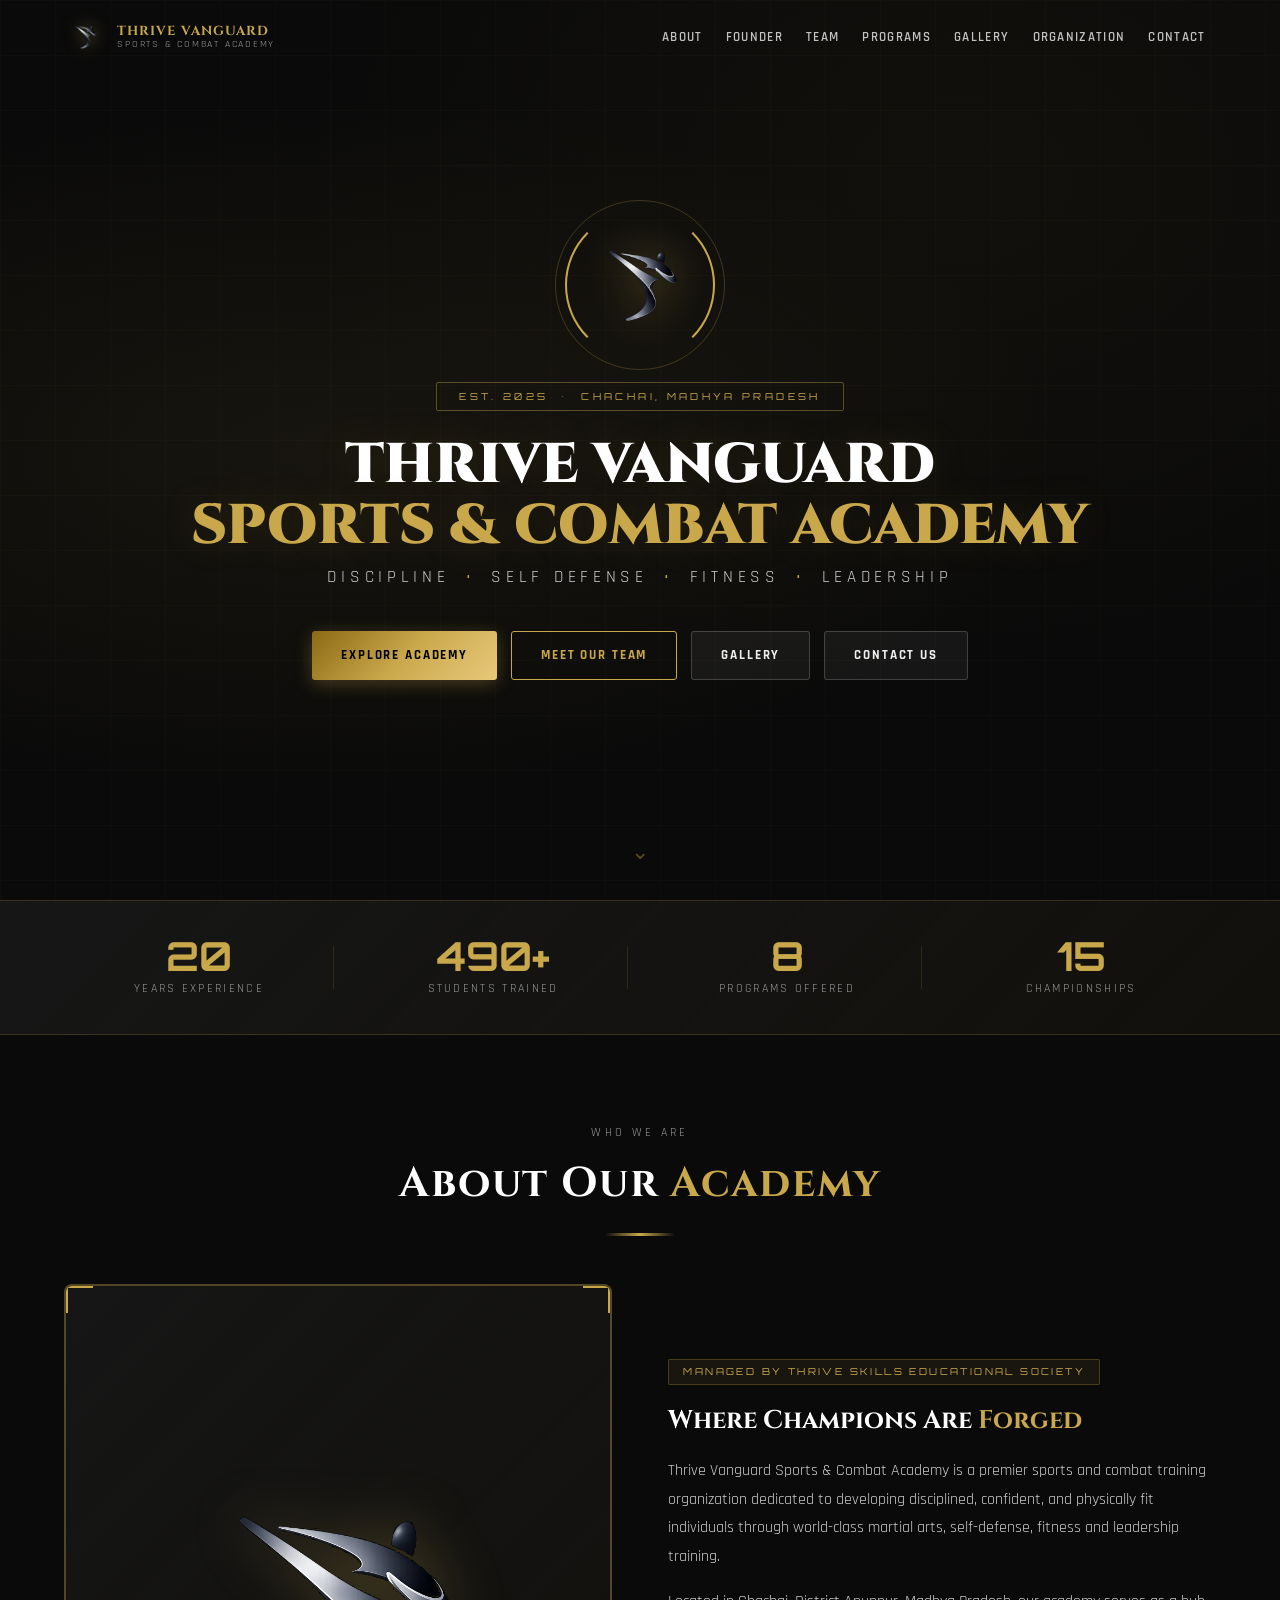
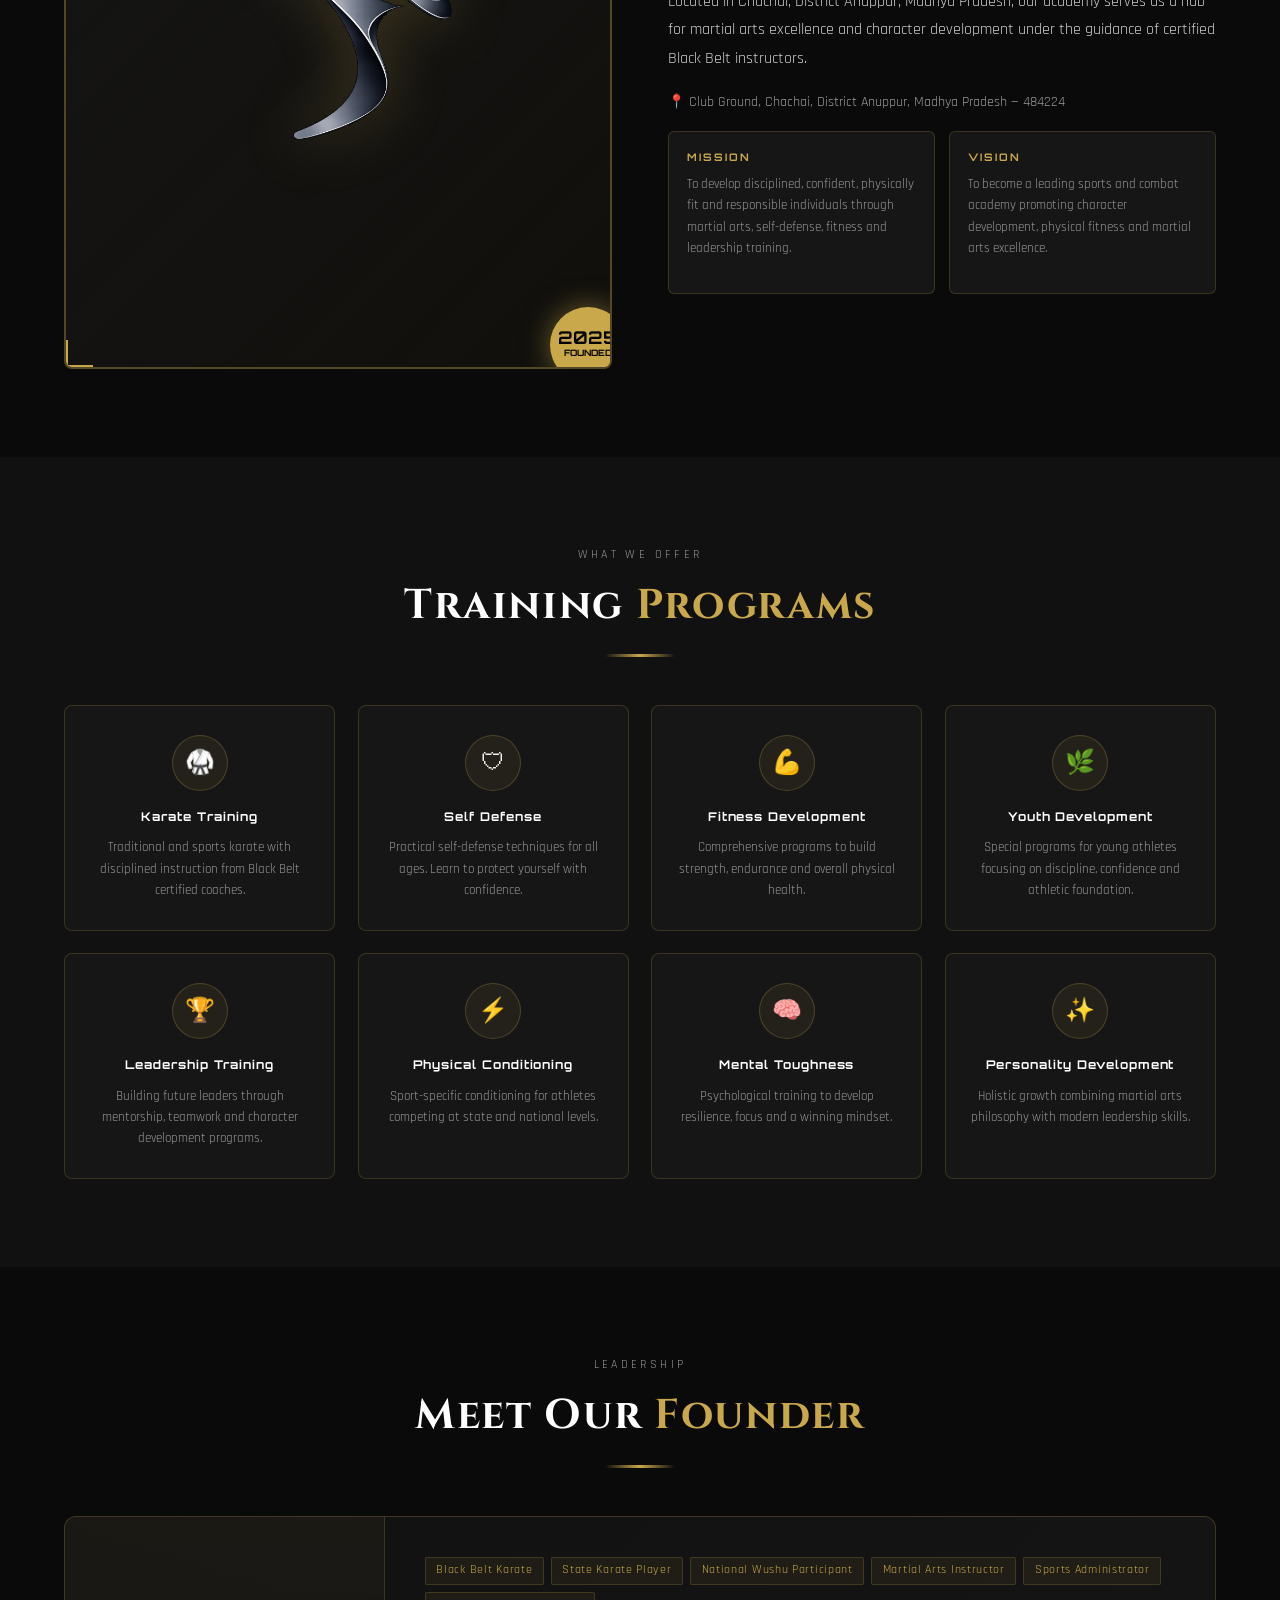
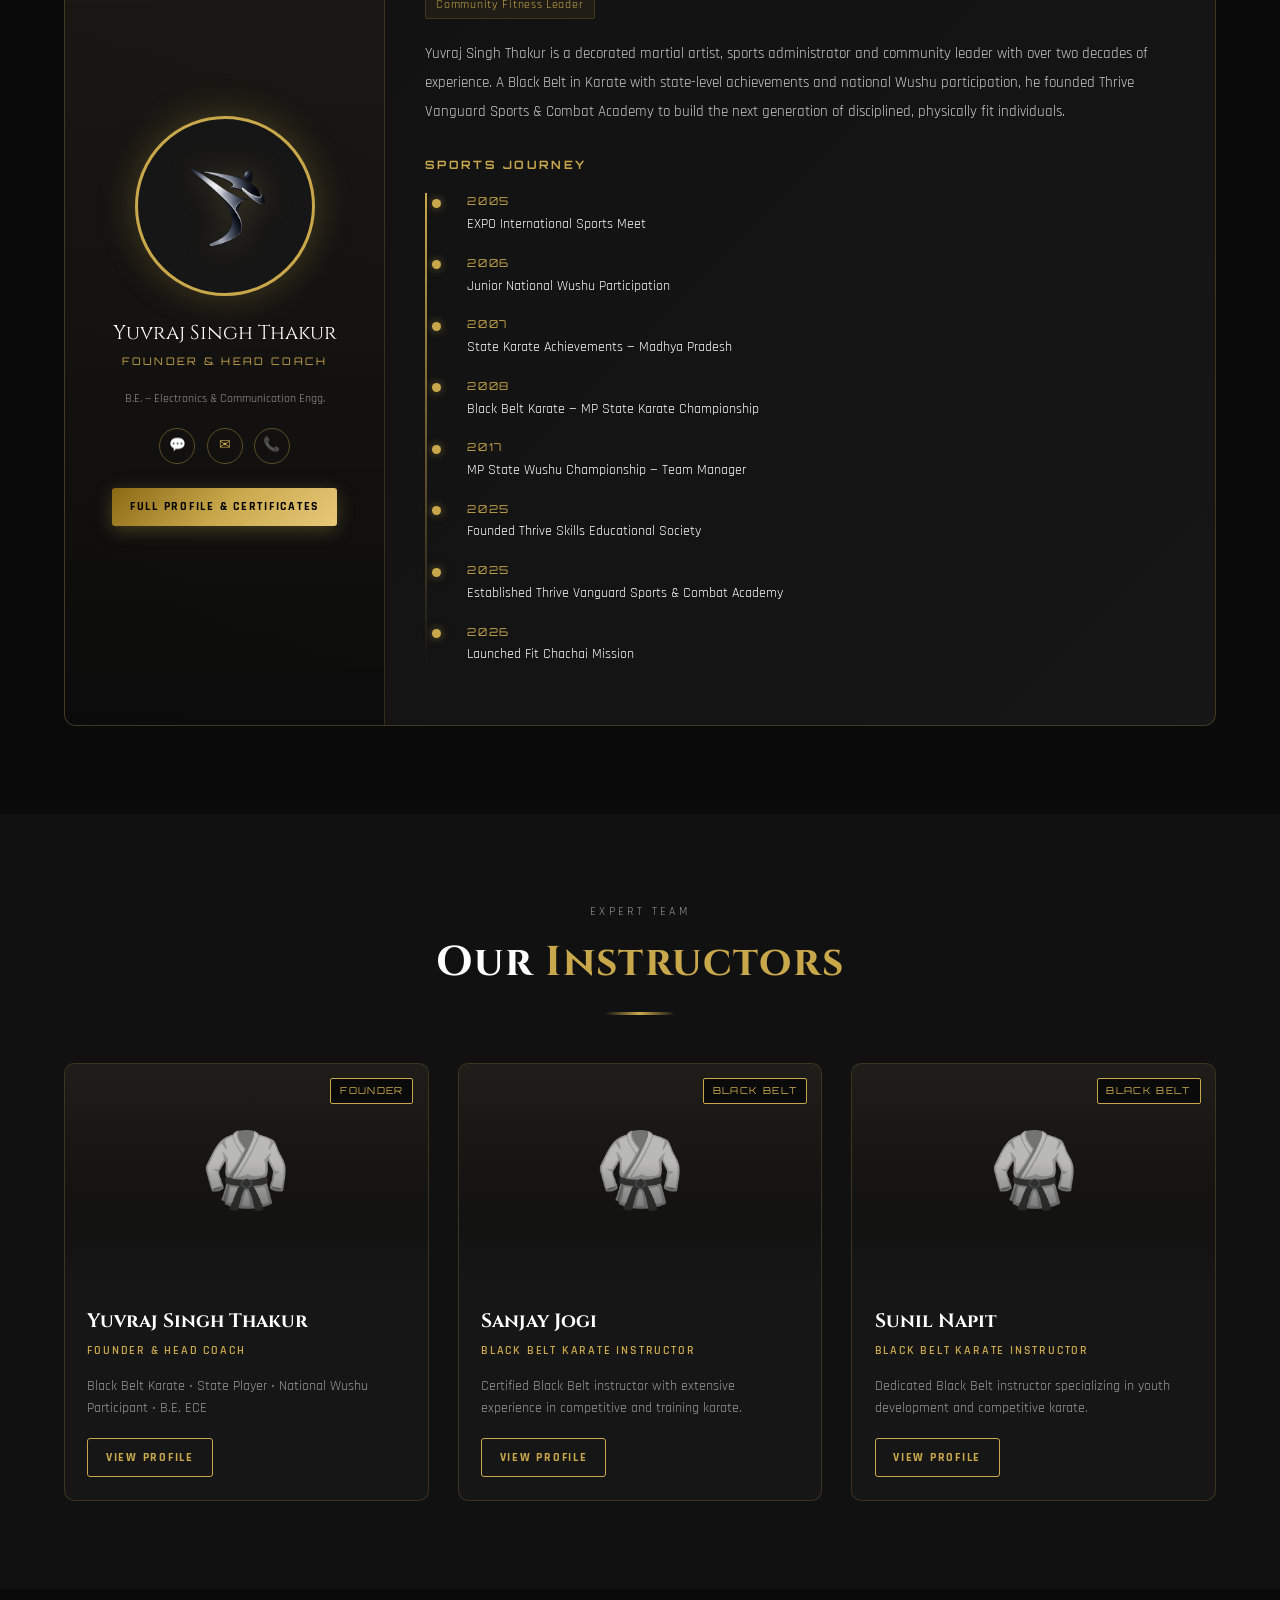
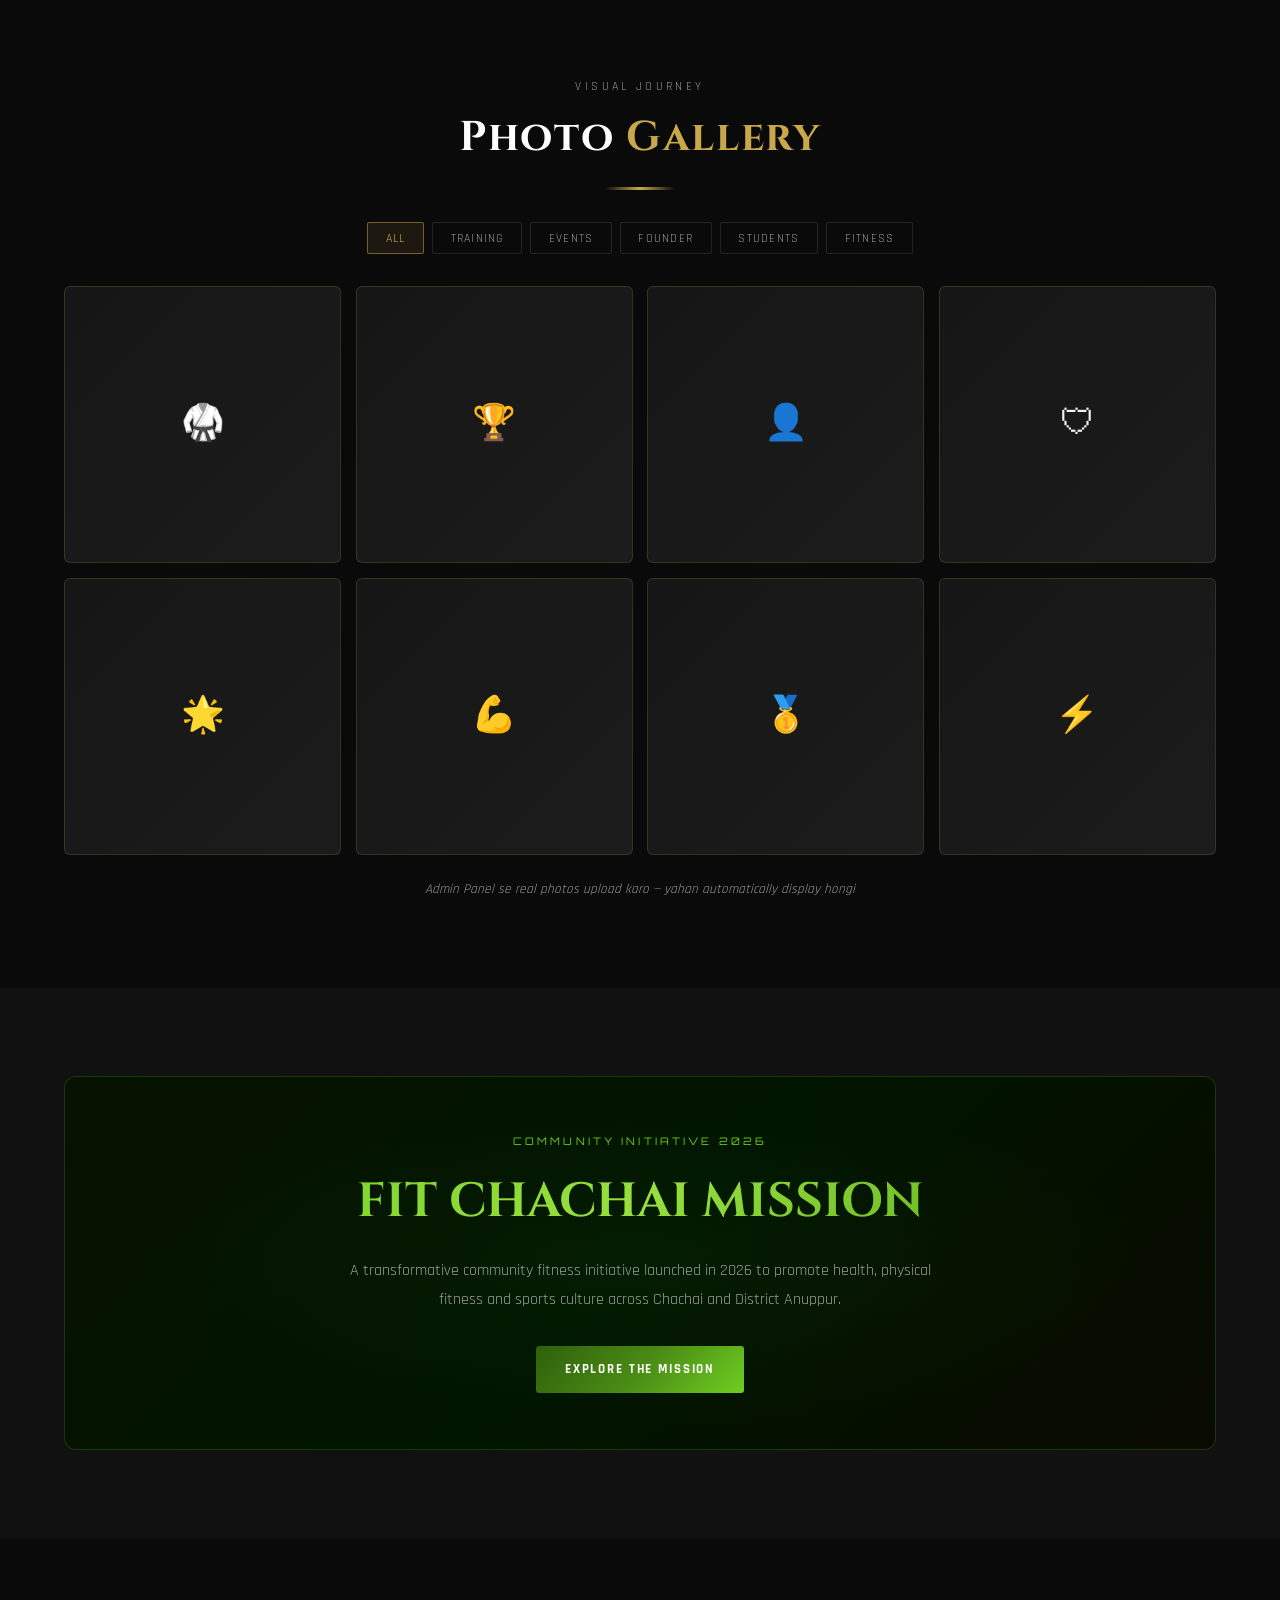
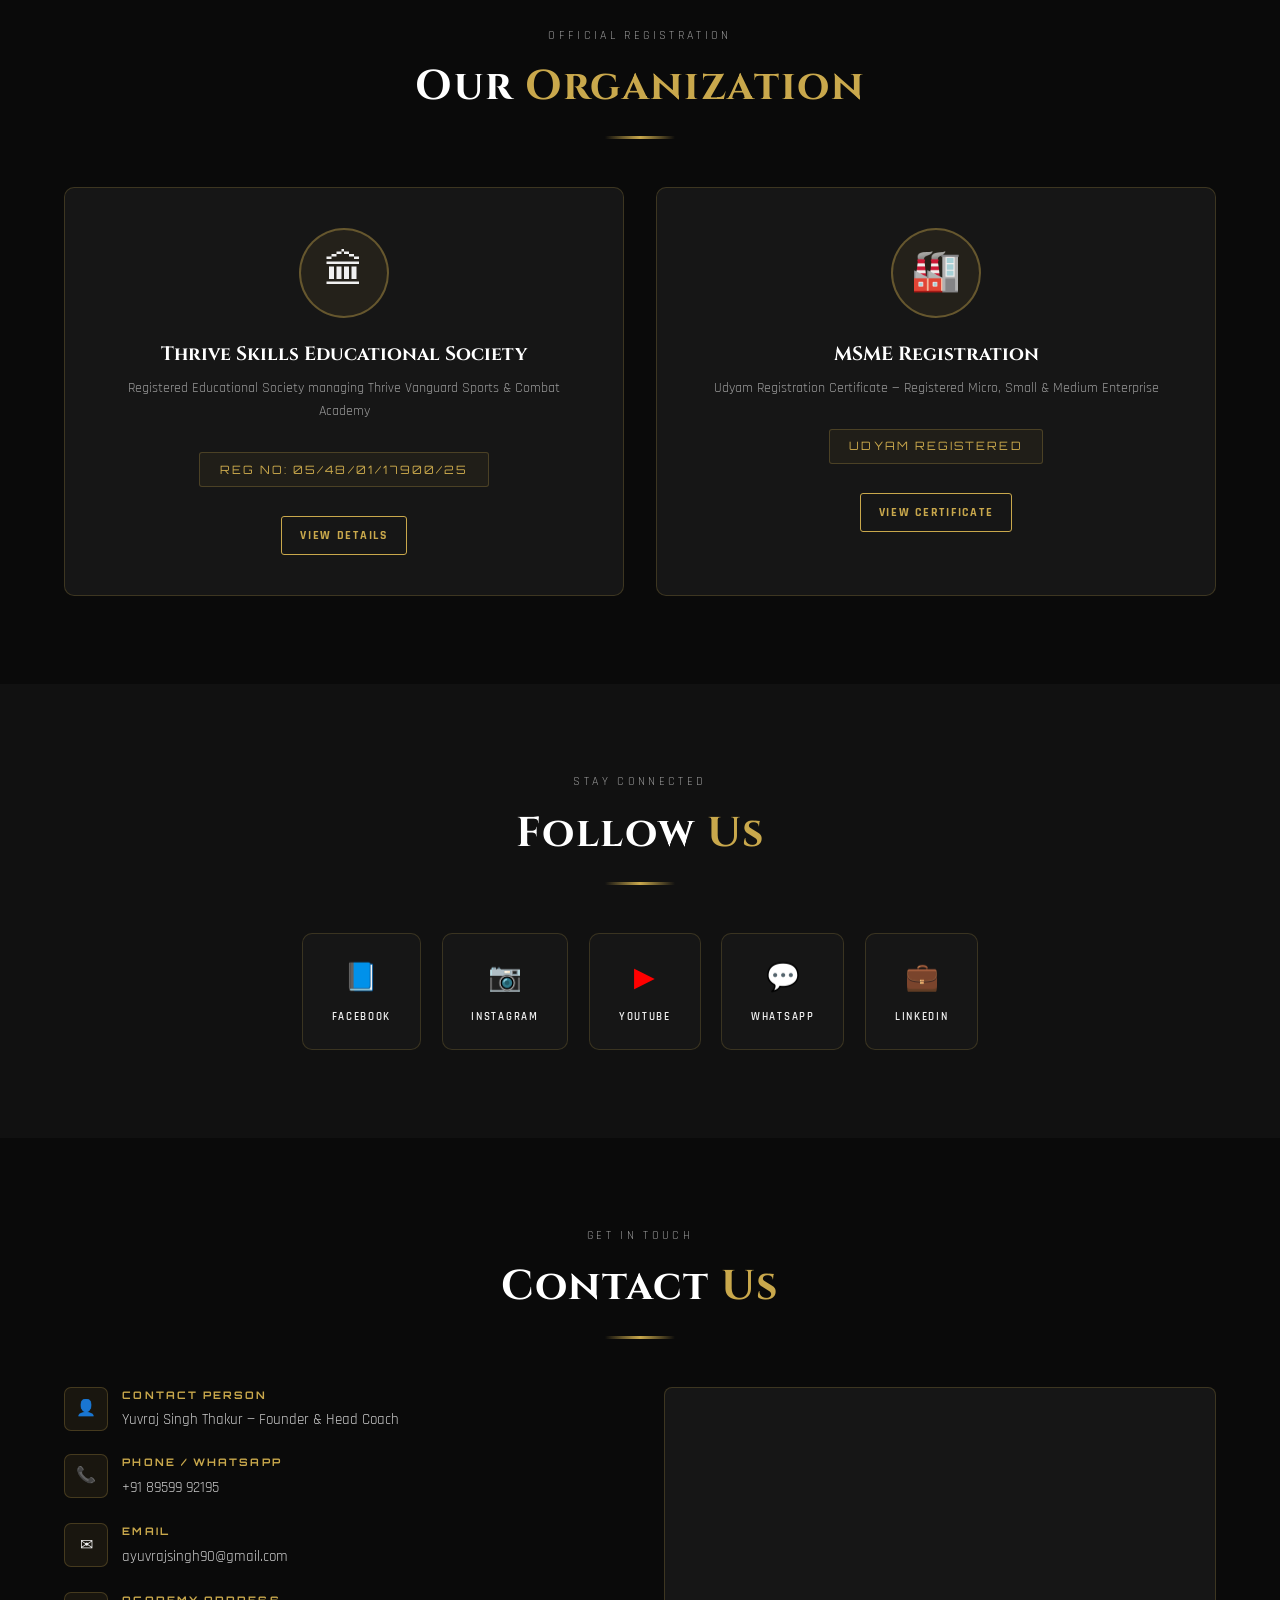
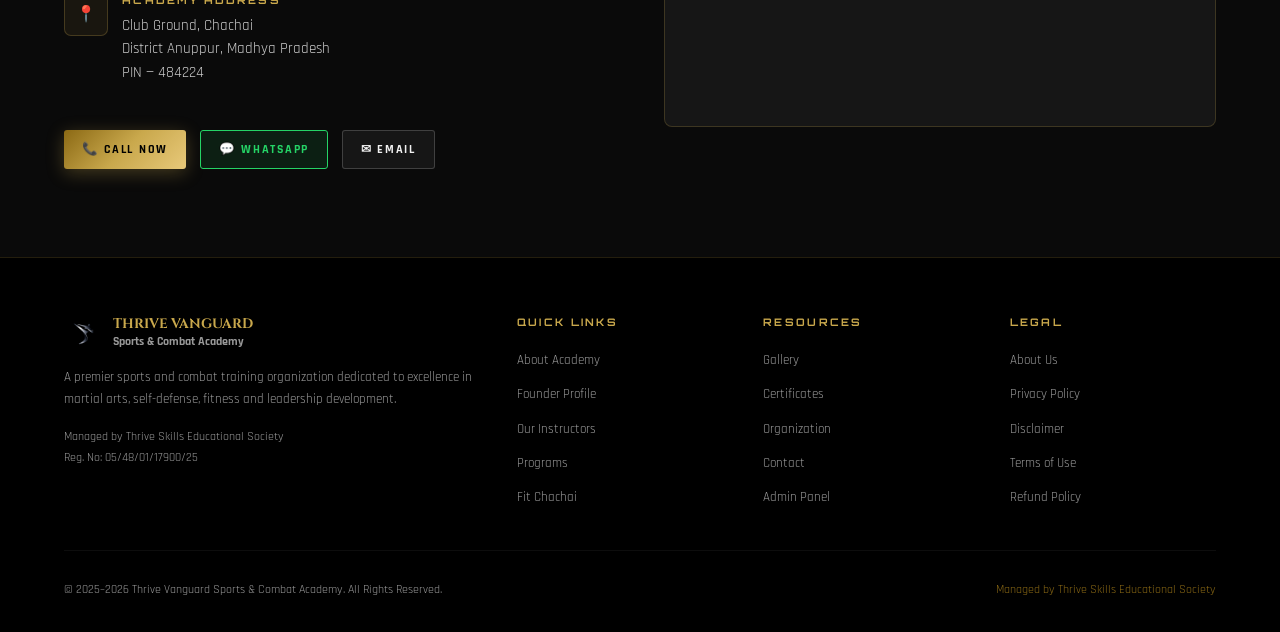
==== index.html @ 99352890 "Add files via upload" ====
<!DOCTYPE html>
<html lang="en">
<head>
<meta charset="UTF-8">
<meta name="viewport" content="width=device-width, initial-scale=1.0">
<meta name="description" content="Thrive Vanguard Sports & Combat Academy - Professional Martial Arts, Self Defense, Fitness and Sports Development Organization. Chachai, District Anuppur, Madhya Pradesh.">
<meta name="theme-color" content="#C9A84C">
<title>Thrive Vanguard Sports & Combat Academy</title>
<link rel="preconnect" href="https://fonts.googleapis.com">
<link href="https://fonts.googleapis.com/css2?family=Cinzel:wght@400;700;900&family=Rajdhani:wght@400;500;600;700&family=Orbitron:wght@700&display=swap" rel="stylesheet">
<style>
*,*::before,*::after{box-sizing:border-box;margin:0;padding:0}
:root{
  --gold:#C9A84C;--gold-light:#E8C97A;--gold-dark:#8B6914;
  --black:#000;--black2:#0a0a0a;--black3:#111;--black4:#161616;--black5:#1c1c1c;
  --white:#fff;--white2:#f0f0f0;--gray:#999;--gray2:#ccc;
}
html{scroll-behavior:smooth;font-size:16px}
body{background:var(--black2);color:var(--white2);font-family:'Rajdhani',sans-serif;font-weight:400;line-height:1.6;overflow-x:hidden}
body{-webkit-user-select:none;user-select:none}
::-webkit-scrollbar{width:5px}
::-webkit-scrollbar-track{background:var(--black3)}
::-webkit-scrollbar-thumb{background:var(--gold-dark);border-radius:3px}

/* ===== NAVBAR ===== */
#nav{position:fixed;top:0;left:0;right:0;z-index:1000;padding:1rem 0;transition:.3s}
#nav.scrolled{background:rgba(0,0,0,.96);border-bottom:1px solid rgba(201,168,76,.25);backdrop-filter:blur(20px)}
.nav-wrap{max-width:1200px;margin:0 auto;padding:0 1.5rem;display:flex;align-items:center;justify-content:space-between}
.nav-brand{display:flex;align-items:center;gap:.7rem;text-decoration:none}
.nav-logo{width:42px;height:42px;object-fit:contain;filter:drop-shadow(0 0 8px rgba(201,168,76,.5))}
.nav-txt{display:flex;flex-direction:column;line-height:1.1}
.nav-txt span:first-child{font-family:'Cinzel',serif;font-size:.82rem;color:var(--gold);font-weight:700;letter-spacing:.08em}
.nav-txt span:last-child{font-family:'Rajdhani',sans-serif;font-size:.62rem;color:var(--gray);letter-spacing:.18em;text-transform:uppercase}
.nav-links{display:flex;gap:.15rem;list-style:none}
.nav-links a{color:rgba(255,255,255,.75);text-decoration:none;font-family:'Rajdhani',sans-serif;font-size:.82rem;font-weight:600;letter-spacing:.1em;text-transform:uppercase;padding:.45rem .65rem;border-radius:3px;transition:.25s;position:relative}
.nav-links a::after{content:'';position:absolute;bottom:0;left:50%;right:50%;height:2px;background:var(--gold);transition:.25s}
.nav-links a:hover{color:var(--gold)}
.nav-links a:hover::after{left:10%;right:10%}
.ham{display:none;flex-direction:column;gap:5px;cursor:pointer;padding:4px}
.ham span{width:24px;height:2px;background:var(--gold);border-radius:2px;transition:.25s;display:block}
.mob-menu{display:none;position:fixed;inset:0;background:rgba(0,0,0,.97);z-index:999;flex-direction:column;align-items:center;justify-content:center;gap:1.8rem}
.mob-menu.open{display:flex}
.mob-menu a{font-family:'Cinzel',serif;font-size:1.3rem;color:var(--white);text-decoration:none;letter-spacing:.1em;transition:.2s}
.mob-menu a:hover{color:var(--gold)}
.mob-close{position:absolute;top:1.5rem;right:1.5rem;font-size:2rem;color:var(--gold);cursor:pointer;background:none;border:none}

/* ===== HERO ===== */
#hero{min-height:100vh;display:flex;align-items:center;justify-content:center;position:relative;overflow:hidden;background:var(--black2)}
.hero-bg{position:absolute;inset:0;background:radial-gradient(ellipse at 25% 50%,rgba(201,168,76,.07) 0%,transparent 55%),radial-gradient(ellipse at 75% 20%,rgba(201,168,76,.04) 0%,transparent 50%)}
.hero-grid{position:absolute;inset:0;background-image:linear-gradient(rgba(201,168,76,.025) 1px,transparent 1px),linear-gradient(90deg,rgba(201,168,76,.025) 1px,transparent 1px);background-size:55px 55px}
.particles{position:absolute;inset:0;pointer-events:none}
.p{position:absolute;background:var(--gold);border-radius:50%;opacity:0;animation:fp linear infinite}
@keyframes fp{0%{transform:translateY(100vh);opacity:0}10%{opacity:.8}90%{opacity:.3}100%{transform:translateY(-5vh);opacity:0}}
.hero-content{position:relative;z-index:5;text-align:center;padding:2rem 1.5rem;max-width:950px}
.logo-wrap{width:130px;height:130px;margin:0 auto 2rem;position:relative}
.logo-ring{position:absolute;border-radius:50%;border:2px solid var(--gold);animation:spin linear infinite;border-top-color:transparent;border-bottom-color:transparent}
.lr1{inset:-10px;animation-duration:8s}
.lr2{inset:-20px;border:1px solid rgba(201,168,76,.25);animation-duration:14s;animation-direction:reverse}
@keyframes spin{to{transform:rotate(360deg)}}
.hero-logo{width:100%;height:100%;object-fit:contain;filter:drop-shadow(0 0 22px rgba(201,168,76,.45));animation:logoIn 1s ease both}
@keyframes logoIn{from{transform:scale(.5) rotate(-15deg);opacity:0}to{transform:scale(1) rotate(0);opacity:1}}
.hero-badge{display:inline-block;font-family:'Orbitron',monospace;font-size:.6rem;color:var(--gold);letter-spacing:.35em;text-transform:uppercase;border:1px solid rgba(201,168,76,.4);padding:.35rem 1.4rem;border-radius:2px;margin-bottom:1.5rem;animation:fadeUp 1s .3s both}
.hero-title{font-family:'Cinzel',serif;font-size:clamp(1.7rem,4.5vw,3.5rem);font-weight:900;color:var(--white);line-height:1.1;margin-bottom:.4rem;animation:fadeUp 1s .5s both;text-shadow:0 0 40px rgba(201,168,76,.15)}
.hero-title-gold{color:var(--gold);display:block}
.hero-tag{font-family:'Rajdhani',sans-serif;font-size:clamp(.8rem,2vw,1.05rem);color:var(--gray2);letter-spacing:.28em;text-transform:uppercase;margin-bottom:2.5rem;animation:fadeUp 1s .7s both}
.hero-tag span{color:var(--gold);margin:0 .4rem}
.hero-btns{display:flex;flex-wrap:wrap;gap:.9rem;justify-content:center;animation:fadeUp 1s .9s both}
@keyframes fadeUp{from{transform:translateY(28px);opacity:0}to{transform:translateY(0);opacity:1}}
.hero-scroll{position:absolute;bottom:1.8rem;left:50%;transform:translateX(-50%);color:rgba(201,168,76,.4);font-size:1.4rem;animation:bounce 2.2s infinite}
@keyframes bounce{0%,100%{transform:translateX(-50%) translateY(0)}50%{transform:translateX(-50%) translateY(-8px)}}

/* ===== BUTTONS ===== */
.btn{display:inline-flex;align-items:center;gap:.45rem;padding:.8rem 1.8rem;border-radius:3px;font-family:'Rajdhani',sans-serif;font-size:.83rem;font-weight:700;letter-spacing:.14em;text-transform:uppercase;text-decoration:none;cursor:pointer;transition:.25s;border:none;outline:none}
.btn-gold{background:linear-gradient(135deg,var(--gold-dark),var(--gold),var(--gold-light));color:var(--black);box-shadow:0 4px 18px rgba(201,168,76,.3)}
.btn-gold:hover{transform:translateY(-2px);box-shadow:0 8px 28px rgba(201,168,76,.5)}
.btn-out{background:transparent;color:var(--gold);border:1px solid var(--gold)}
.btn-out:hover{background:rgba(201,168,76,.1);transform:translateY(-2px)}
.btn-wh{background:rgba(255,255,255,.05);color:var(--white2);border:1px solid rgba(255,255,255,.18)}
.btn-wh:hover{border-color:var(--gold);color:var(--gold);transform:translateY(-2px)}
.btn-sm{padding:.55rem 1.1rem;font-size:.78rem}
.btn-wa{background:rgba(37,211,102,.1);color:#25d366;border:1px solid #25d366}
.btn-wa:hover{background:rgba(37,211,102,.2);transform:translateY(-2px)}

/* ===== COMMON ===== */
.container{max-width:1200px;margin:0 auto;padding:0 1.5rem}
.sec{padding:5.5rem 0}
.sec-dark{background:var(--black2)}
.sec-mid{background:var(--black3)}
.sec-sub{text-align:center;font-family:'Rajdhani',sans-serif;font-size:.75rem;color:var(--gray);letter-spacing:.28em;text-transform:uppercase;margin-bottom:.5rem}
.sec-title{font-family:'Cinzel',serif;font-size:clamp(1.7rem,3.8vw,2.6rem);font-weight:700;color:var(--white);text-align:center;letter-spacing:.04em}
.sec-title span{color:var(--gold)}
.gold-line{width:70px;height:3px;background:linear-gradient(90deg,transparent,var(--gold),transparent);margin:1rem auto 1.5rem}
.fade{opacity:0;transform:translateY(18px);transition:opacity .6s ease,transform .6s ease}
.fade.vis{opacity:1;transform:translateY(0)}

/* ===== STATS ===== */
.stats-bar{background:linear-gradient(135deg,var(--black4),rgba(201,168,76,.04));border-top:1px solid rgba(201,168,76,.2);border-bottom:1px solid rgba(201,168,76,.2);padding:2.2rem 0}
.stats-grid{display:grid;grid-template-columns:repeat(4,1fr);gap:1.5rem;text-align:center}
.stat-n{font-family:'Orbitron',monospace;font-size:clamp(1.6rem,3.5vw,2.5rem);color:var(--gold);font-weight:700;line-height:1;display:block}
.stat-l{font-size:.72rem;color:var(--gray);letter-spacing:.2em;text-transform:uppercase;margin-top:.25rem;display:block}
.stat-item{position:relative}
.stat-item:not(:last-child)::after{content:'';position:absolute;right:0;top:15%;bottom:15%;width:1px;background:rgba(201,168,76,.15)}

/* ===== ABOUT ===== */
.about-grid{display:grid;grid-template-columns:1fr 1fr;gap:3.5rem;align-items:center;margin-top:3rem}
.about-frame{position:relative;border:2px solid rgba(201,168,76,.35);border-radius:8px;overflow:hidden;background:linear-gradient(135deg,var(--black4),rgba(201,168,76,.04));aspect-ratio:4/5;display:flex;align-items:center;justify-content:center}
.about-frame img{width:75%;height:75%;object-fit:contain;filter:drop-shadow(0 0 28px rgba(201,168,76,.3))}
.corner{position:absolute;width:28px;height:28px;border-color:var(--gold);border-style:solid}
.tl{top:-1px;left:-1px;border-width:3px 0 0 3px}.tr{top:-1px;right:-1px;border-width:3px 3px 0 0}
.bl{bottom:-1px;left:-1px;border-width:0 0 3px 3px}.br{bottom:-1px;right:-1px;border-width:0 3px 3px 0}
.about-badge{position:absolute;bottom:-1rem;right:-1rem;background:var(--gold);color:var(--black);width:76px;height:76px;border-radius:50%;display:flex;flex-direction:column;align-items:center;justify-content:center;font-family:'Orbitron',monospace;font-size:.55rem;font-weight:700;text-align:center;box-shadow:0 0 28px rgba(201,168,76,.5);z-index:2}
.about-badge strong{font-size:1.1rem;line-height:1;display:block}
.tag-pill{display:inline-block;background:rgba(201,168,76,.08);color:var(--gold);border:1px solid rgba(201,168,76,.28);padding:.28rem .9rem;border-radius:2px;font-family:'Orbitron',monospace;font-size:.6rem;letter-spacing:.25em;text-transform:uppercase;margin-bottom:1.2rem}
.about-text h3{font-family:'Cinzel',serif;font-size:1.6rem;color:var(--white);line-height:1.3;margin-bottom:1.2rem}
.about-text p{color:var(--gray2);font-size:.97rem;line-height:1.85;margin-bottom:1rem}
.mv-grid{display:grid;grid-template-columns:1fr 1fr;gap:.9rem;margin-top:.5rem}
.mv-card{background:var(--black4);border:1px solid rgba(201,168,76,.2);border-radius:6px;padding:1.1rem}
.mv-card h4{font-family:'Orbitron',monospace;color:var(--gold);font-size:.65rem;letter-spacing:.2em;text-transform:uppercase;margin-bottom:.5rem}
.mv-card p{color:var(--gray);font-size:.83rem;line-height:1.6}

/* ===== PROGRAMS ===== */
.prog-grid{display:grid;grid-template-columns:repeat(4,1fr);gap:1.4rem;margin-top:3rem}
.prog-card{background:var(--black4);border:1px solid rgba(201,168,76,.2);border-radius:8px;padding:1.8rem 1.3rem;text-align:center;transition:.3s;position:relative;overflow:hidden}
.prog-card::before{content:'';position:absolute;top:0;left:0;right:0;height:2px;background:linear-gradient(90deg,transparent,var(--gold),transparent);transform:scaleX(0);transition:.3s}
.prog-card:hover{transform:translateY(-6px);box-shadow:0 0 28px rgba(201,168,76,.12);border-color:rgba(201,168,76,.5)}
.prog-card:hover::before{transform:scaleX(1)}
.prog-icon{width:56px;height:56px;background:rgba(201,168,76,.08);border:1px solid rgba(201,168,76,.25);border-radius:50%;display:flex;align-items:center;justify-content:center;margin:0 auto 1rem;font-size:1.5rem}
.prog-card h3{font-family:'Orbitron',monospace;font-size:.75rem;color:var(--white);letter-spacing:.08em;margin-bottom:.7rem}
.prog-card p{color:var(--gray);font-size:.83rem;line-height:1.6}

/* ===== FOUNDER ===== */
.founder-box{background:linear-gradient(135deg,var(--black3),var(--black4));border:1px solid rgba(201,168,76,.25);border-radius:12px;overflow:hidden;margin-top:3rem}
.founder-inner{display:grid;grid-template-columns:320px 1fr}
.founder-left{background:linear-gradient(180deg,rgba(201,168,76,.05),rgba(0,0,0,.4));border-right:1px solid rgba(201,168,76,.2);display:flex;flex-direction:column;align-items:center;justify-content:center;padding:2.5rem 2rem;text-align:center}
.f-photo{width:180px;height:180px;border-radius:50%;border:3px solid var(--gold);background:var(--black4);display:flex;align-items:center;justify-content:center;margin-bottom:1.3rem;box-shadow:0 0 36px rgba(201,168,76,.28);overflow:hidden}
.f-photo img{width:100%;height:100%;object-fit:cover}
.f-name{font-family:'Cinzel',serif;font-size:1.25rem;color:var(--white);margin-bottom:.25rem}
.f-role{font-family:'Orbitron',monospace;color:var(--gold);font-size:.65rem;letter-spacing:.22em;text-transform:uppercase;margin-bottom:1.2rem}
.f-socials{display:flex;gap:.7rem;justify-content:center;margin-bottom:1.5rem}
.s-btn{width:36px;height:36px;border-radius:50%;border:1px solid rgba(201,168,76,.4);display:flex;align-items:center;justify-content:center;color:var(--gold);text-decoration:none;font-size:.85rem;transition:.25s}
.s-btn:hover{background:var(--gold);color:var(--black);transform:scale(1.1)}
.founder-right{padding:2.5rem}
.f-tags{display:flex;flex-wrap:wrap;gap:.45rem;margin-bottom:1.3rem}
.f-tag{background:rgba(201,168,76,.07);color:var(--gold);border:1px solid rgba(201,168,76,.2);padding:.22rem .65rem;border-radius:2px;font-size:.73rem;letter-spacing:.06em}
.f-bio{color:var(--gray2);font-size:.96rem;line-height:1.88;margin-bottom:1.8rem}
.tl-wrap{position:relative;padding-left:1.8rem}
.tl-wrap::before{content:'';position:absolute;left:0;top:0;bottom:0;width:2px;background:linear-gradient(180deg,var(--gold),transparent)}
.tl-item{position:relative;margin-bottom:1.2rem;padding-left:.8rem}
.tl-item::before{content:'';position:absolute;left:-1.38rem;top:.35rem;width:9px;height:9px;background:var(--gold);border-radius:50%;box-shadow:0 0 8px rgba(201,168,76,.5)}
.tl-year{font-family:'Orbitron',monospace;color:var(--gold);font-size:.68rem;letter-spacing:.18em;margin-bottom:.15rem}
.tl-ev{color:var(--white);font-size:.88rem}

/* ===== INSTRUCTORS ===== */
.instr-grid{display:grid;grid-template-columns:repeat(3,1fr);gap:1.8rem;margin-top:3rem}
.instr-card{background:var(--black4);border:1px solid rgba(201,168,76,.2);border-radius:10px;overflow:hidden;transition:.3s}
.instr-card:hover{transform:translateY(-7px);box-shadow:0 18px 45px rgba(201,168,76,.12);border-color:rgba(201,168,76,.55)}
.instr-photo{height:220px;background:linear-gradient(180deg,rgba(201,168,76,.05),rgba(0,0,0,.5));display:flex;align-items:center;justify-content:center;position:relative;overflow:hidden}
.instr-photo img{width:100%;height:100%;object-fit:cover}
.instr-photo-placeholder{font-size:4.5rem;opacity:.7}
.instr-belt{position:absolute;top:.9rem;right:.9rem;background:var(--black2);border:1px solid var(--gold);color:var(--gold);font-size:.6rem;letter-spacing:.14em;padding:.25rem .55rem;border-radius:2px;font-family:'Orbitron',monospace;z-index:2}
.instr-shadow{position:absolute;bottom:0;left:0;right:0;height:55%;background:linear-gradient(to top,var(--black4),transparent)}
.instr-info{padding:1.4rem}
.instr-info h3{font-family:'Cinzel',serif;font-size:1.2rem;color:var(--white);margin-bottom:.25rem}
.instr-role{color:var(--gold);font-size:.75rem;letter-spacing:.15em;text-transform:uppercase;margin-bottom:.9rem;font-family:'Rajdhani',sans-serif;font-weight:600}
.instr-info p{color:var(--gray);font-size:.85rem;line-height:1.68;margin-bottom:1.1rem}

/* ===== GALLERY ===== */
.gal-filters{display:flex;flex-wrap:wrap;gap:.5rem;justify-content:center;margin:2rem 0}
.fil-btn{background:transparent;color:var(--gray);border:1px solid rgba(255,255,255,.1);padding:.45rem 1.1rem;border-radius:2px;font-family:'Rajdhani',sans-serif;font-size:.78rem;letter-spacing:.1em;text-transform:uppercase;cursor:pointer;transition:.25s}
.fil-btn:hover,.fil-btn.active{background:rgba(201,168,76,.1);color:var(--gold);border-color:rgba(201,168,76,.5)}
.gal-grid{display:grid;grid-template-columns:repeat(4,1fr);gap:.9rem}
.gal-item{aspect-ratio:1;border-radius:6px;overflow:hidden;position:relative;cursor:pointer;background:linear-gradient(135deg,var(--black4),var(--black5));border:1px solid rgba(201,168,76,.18);display:flex;align-items:center;justify-content:center;transition:.3s;font-size:2.2rem}
.gal-item:hover{transform:scale(1.03);box-shadow:0 0 22px rgba(201,168,76,.2);border-color:rgba(201,168,76,.5)}
.gal-ov{position:absolute;inset:0;background:rgba(0,0,0,.65);display:flex;align-items:center;justify-content:center;opacity:0;transition:.25s;font-size:1.4rem;color:var(--gold)}
.gal-item:hover .gal-ov{opacity:1}

/* ===== FIT CHACHAI ===== */
.fit-hero{background:linear-gradient(135deg,#071200,#001500,#0a0a00);border:1px solid rgba(80,180,30,.25);border-radius:12px;padding:3.5rem 2rem;text-align:center;position:relative;overflow:hidden}
.fit-hero::before{content:'';position:absolute;inset:0;background:radial-gradient(ellipse at center,rgba(80,180,30,.05) 0%,transparent 65%)}
.fit-title{font-family:'Cinzel',serif;font-size:clamp(1.8rem,4.5vw,3rem);background:linear-gradient(135deg,#6ecf20,#9ae040,#4ea010);-webkit-background-clip:text;-webkit-text-fill-color:transparent;background-clip:text;margin-bottom:.4rem}

/* ===== ORG ===== */
.org-grid{display:grid;grid-template-columns:1fr 1fr;gap:2rem;margin-top:3rem}
.org-card{background:var(--black4);border:1px solid rgba(201,168,76,.22);border-radius:10px;padding:2.5rem;text-align:center}
.org-seal{width:90px;height:90px;margin:0 auto 1.3rem;background:rgba(201,168,76,.08);border:2px solid rgba(201,168,76,.4);border-radius:50%;display:flex;align-items:center;justify-content:center;font-size:2.5rem}
.org-card h3{font-family:'Cinzel',serif;color:var(--white);font-size:1.2rem;margin-bottom:.5rem}
.org-card p{color:var(--gray);font-size:.85rem;margin-bottom:1rem;line-height:1.7}
.reg-no{display:inline-block;font-family:'Orbitron',monospace;color:var(--gold);font-size:.72rem;letter-spacing:.18em;background:rgba(201,168,76,.06);border:1px solid rgba(201,168,76,.25);padding:.45rem 1.2rem;border-radius:3px;margin:.8rem 0}

/* ===== SOCIAL ===== */
.soc-grid{display:flex;justify-content:center;gap:1.3rem;flex-wrap:wrap;margin-top:3rem}
.soc-card{display:flex;flex-direction:column;align-items:center;gap:.55rem;padding:1.4rem 1.8rem;background:var(--black4);border:1px solid rgba(201,168,76,.2);border-radius:10px;text-decoration:none;color:var(--white2);transition:.3s;min-width:95px}
.soc-card:hover{transform:translateY(-6px);box-shadow:0 0 24px rgba(201,168,76,.15);border-color:rgba(201,168,76,.5);color:var(--gold)}
.soc-icon{font-size:1.7rem}
.soc-name{font-size:.7rem;letter-spacing:.15em;text-transform:uppercase;font-family:'Rajdhani',sans-serif;font-weight:600}

/* ===== CONTACT ===== */
.contact-grid{display:grid;grid-template-columns:1fr 1fr;gap:3rem;margin-top:3rem}
.c-items{display:flex;flex-direction:column;gap:1.4rem}
.c-item{display:flex;gap:.9rem;align-items:flex-start}
.c-icon{width:44px;height:44px;background:rgba(201,168,76,.08);border:1px solid rgba(201,168,76,.25);border-radius:7px;display:flex;align-items:center;justify-content:center;font-size:1rem;flex-shrink:0}
.c-item h4{font-family:'Orbitron',monospace;color:var(--gold);font-size:.65rem;letter-spacing:.2em;text-transform:uppercase;margin-bottom:.28rem}
.c-item p,.c-item a{color:var(--gray2);font-size:.93rem;text-decoration:none;transition:.2s;line-height:1.6}
.c-item a:hover{color:var(--gold)}
.c-btns{display:flex;gap:.9rem;flex-wrap:wrap;margin-top:1.4rem}
.map-box{background:var(--black4);border:1px solid rgba(201,168,76,.22);border-radius:8px;height:340px;overflow:hidden;position:relative}
.map-box iframe{width:100%;height:100%;border:none}

/* ===== FOOTER ===== */
footer{background:var(--black);border-top:1px solid rgba(201,168,76,.18);padding:3.5rem 0 2rem}
.foot-grid{display:grid;grid-template-columns:2fr 1fr 1fr 1fr;gap:2.5rem;margin-bottom:2.5rem}
.foot-brand{display:flex;flex-direction:column;gap:.9rem}
.foot-logo-row{display:flex;align-items:center;gap:.7rem}
.foot-logo{width:38px;height:38px;object-fit:contain}
.foot-name{font-family:'Cinzel',serif;font-size:.85rem;color:var(--gold);font-weight:700;line-height:1.3}
.foot-brand p{color:var(--gray);font-size:.83rem;line-height:1.7}
.foot-col h4{font-family:'Orbitron',monospace;color:var(--gold);font-size:.65rem;letter-spacing:.22em;text-transform:uppercase;margin-bottom:1rem}
.foot-links{list-style:none;display:flex;flex-direction:column;gap:.55rem}
.foot-links a{color:var(--gray);text-decoration:none;font-size:.83rem;transition:.2s}
.foot-links a:hover{color:var(--gold);padding-left:.3rem}
.foot-bot{border-top:1px solid rgba(255,255,255,.05);padding-top:1.8rem;display:flex;justify-content:space-between;align-items:center;flex-wrap:wrap;gap:.8rem}
.foot-bot p{color:var(--gray);font-size:.78rem}

/* ===== MODAL ===== */
.modal{display:none;position:fixed;inset:0;background:rgba(0,0,0,.94);z-index:2000;align-items:center;justify-content:center;padding:1.5rem;backdrop-filter:blur(10px)}
.modal.open{display:flex}
.modal-box{background:var(--black4);border:1px solid rgba(201,168,76,.3);border-radius:12px;max-width:860px;width:100%;max-height:90vh;overflow-y:auto;position:relative;box-shadow:0 0 60px rgba(0,0,0,.8)}
.modal-close-btn{position:absolute;top:.9rem;right:.9rem;background:rgba(201,168,76,.1);border:1px solid rgba(201,168,76,.4);color:var(--gold);width:34px;height:34px;border-radius:50%;cursor:pointer;font-size:1.1rem;display:flex;align-items:center;justify-content:center;transition:.25s;z-index:5}
.modal-close-btn:hover{background:var(--gold);color:var(--black)}

/* ===== PWA BTN ===== */
#installBtn{position:fixed;bottom:1.8rem;right:1.8rem;z-index:900;display:none;animation:glow 2s ease-in-out infinite}
@keyframes glow{0%,100%{box-shadow:0 4px 18px rgba(201,168,76,.3)}50%{box-shadow:0 4px 36px rgba(201,168,76,.6)}}
#scrollTop{position:fixed;bottom:1.8rem;left:1.8rem;z-index:900;width:42px;height:42px;background:rgba(201,168,76,.1);border:1px solid rgba(201,168,76,.35);border-radius:50%;color:var(--gold);cursor:pointer;display:none;align-items:center;justify-content:center;transition:.25s;font-size:1rem}
#scrollTop:hover{background:var(--gold);color:var(--black)}
#scrollTop.vis{display:flex}

/* ===== PAGE HERO ===== */
.page-hero{padding:9rem 0 3.5rem;text-align:center;background:linear-gradient(180deg,rgba(201,168,76,.04) 0%,transparent 100%);border-bottom:1px solid rgba(201,168,76,.15)}

/* ===== CERT CARDS ===== */
.cert-grid{display:grid;grid-template-columns:repeat(3,1fr);gap:1.4rem}
.cert-card{background:var(--black4);border:1px solid rgba(201,168,76,.2);border-radius:8px;padding:1.4rem;transition:.3s;cursor:pointer}
.cert-card:hover{transform:translateY(-4px);box-shadow:0 0 22px rgba(201,168,76,.15);border-color:rgba(201,168,76,.5)}
.cert-icon2{width:56px;height:56px;background:rgba(201,168,76,.08);border:1px solid rgba(201,168,76,.25);border-radius:7px;display:flex;align-items:center;justify-content:center;font-size:1.7rem;margin-bottom:.9rem}
.cert-card h4{color:var(--white);font-family:'Orbitron',monospace;font-size:.75rem;letter-spacing:.06em;margin-bottom:.35rem}
.cert-card p{color:var(--gray);font-size:.81rem;line-height:1.55}
.cert-year{display:inline-block;color:var(--gold);font-family:'Orbitron',monospace;font-size:.65rem;letter-spacing:.15em;margin-top:.7rem}

/* ===== LEGAL ===== */
.legal-wrap{max-width:800px;margin:0 auto;padding:2rem 0}
.legal-wrap h2{font-family:'Orbitron',monospace;color:var(--gold);font-size:.9rem;letter-spacing:.18em;margin:2rem 0 .7rem;text-transform:uppercase}
.legal-wrap p{color:var(--gray2);font-size:.93rem;line-height:1.85;margin-bottom:.9rem}
.legal-wrap ul{color:var(--gray2);font-size:.93rem;line-height:2;padding-left:1.4rem;margin-bottom:.9rem}

/* ===== RESPONSIVE ===== */
@media(max-width:1024px){
  .prog-grid{grid-template-columns:repeat(2,1fr)}
  .foot-grid{grid-template-columns:1fr 1fr}
  .founder-inner{grid-template-columns:260px 1fr}
  .instr-grid{grid-template-columns:1fr 1fr}
}
@media(max-width:768px){
  .nav-links{display:none}.ham{display:flex}
  .about-grid{grid-template-columns:1fr}
  .stats-grid{grid-template-columns:repeat(2,1fr)}
  .contact-grid{grid-template-columns:1fr}
  .founder-inner{grid-template-columns:1fr}
  .instr-grid{grid-template-columns:1fr}
  .gal-grid{grid-template-columns:repeat(2,1fr)}
  .cert-grid{grid-template-columns:1fr 1fr}
  .mv-grid{grid-template-columns:1fr}
  .foot-grid{grid-template-columns:1fr}
  .foot-bot{flex-direction:column;text-align:center}
  .org-grid{grid-template-columns:1fr}
  .hero-btns{flex-direction:column;align-items:center}
}
@media(max-width:480px){
  .gal-grid{grid-template-columns:repeat(2,1fr)}
  .cert-grid{grid-template-columns:1fr}
  .prog-grid{grid-template-columns:1fr}
  .stats-grid{grid-template-columns:1fr 1fr}
}
</style>
</head>
<body>

<!-- NAV -->
<nav id="nav">
  <div class="nav-wrap">
    <a href="#" class="nav-brand">
      <img src="[data-uri]" class="nav-logo" alt="Logo">
      <div class="nav-txt">
        <span>THRIVE VANGUARD</span>
        <span>Sports &amp; Combat Academy</span>
      </div>
    </a>
    <ul class="nav-links">
      <li><a href="#about">About</a></li>
      <li><a href="#founder">Founder</a></li>
      <li><a href="#instructors">Team</a></li>
      <li><a href="#programs">Programs</a></li>
      <li><a href="#gallery">Gallery</a></li>
      <li><a href="#org">Organization</a></li>
      <li><a href="#contact">Contact</a></li>
    </ul>
    <div class="ham" onclick="document.getElementById('mob').classList.add('open');document.body.style.overflow='hidden'">
      <span></span><span></span><span></span>
    </div>
  </div>
</nav>
<div class="mob-menu" id="mob">
  <button class="mob-close" onclick="document.getElementById('mob').classList.remove('open');document.body.style.overflow=''">&#x2715;</button>
  <a href="#about" onclick="this.closest('.mob-menu').classList.remove('open');document.body.style.overflow=''">About</a>
  <a href="#founder" onclick="this.closest('.mob-menu').classList.remove('open');document.body.style.overflow=''">Founder</a>
  <a href="#instructors" onclick="this.closest('.mob-menu').classList.remove('open');document.body.style.overflow=''">Team</a>
  <a href="#programs" onclick="this.closest('.mob-menu').classList.remove('open');document.body.style.overflow=''">Programs</a>
  <a href="#gallery" onclick="this.closest('.mob-menu').classList.remove('open');document.body.style.overflow=''">Gallery</a>
  <a href="#org" onclick="this.closest('.mob-menu').classList.remove('open');document.body.style.overflow=''">Organization</a>
  <a href="#contact" onclick="this.closest('.mob-menu').classList.remove('open');document.body.style.overflow=''">Contact</a>
</div>

<!-- HERO -->
<section id="hero">
  <div class="hero-bg"></div>
  <div class="hero-grid"></div>
  <div class="particles" id="pts"></div>
  <div class="hero-content">
    <div class="logo-wrap">
      <div class="logo-ring lr2"></div>
      <div class="logo-ring lr1"></div>
      <img src="[data-uri]" class="hero-logo" alt="Thrive Vanguard">
    </div>
    <div class="hero-badge">EST. 2025 &nbsp;&bull;&nbsp; CHACHAI, MADHYA PRADESH</div>
    <h1 class="hero-title">THRIVE VANGUARD<span class="hero-title-gold">SPORTS &amp; COMBAT ACADEMY</span></h1>
    <p class="hero-tag">Discipline <span>&bull;</span> Self Defense <span>&bull;</span> Fitness <span>&bull;</span> Leadership</p>
    <div class="hero-btns">
      <a href="#about" class="btn btn-gold">Explore Academy</a>
      <a href="#instructors" class="btn btn-out">Meet Our Team</a>
      <a href="#gallery" class="btn btn-wh">Gallery</a>
      <a href="#contact" class="btn btn-wh">Contact Us</a>
    </div>
  </div>
  <div class="hero-scroll">&#8964;</div>
</section>

<!-- STATS -->
<div class="stats-bar">
  <div class="container">
    <div class="stats-grid">
      <div class="stat-item fade"><span class="stat-n" data-count="20">0</span><span class="stat-l">Years Experience</span></div>
      <div class="stat-item fade"><span class="stat-n" data-count="500">0</span><span class="stat-l">Students Trained</span></div>
      <div class="stat-item fade"><span class="stat-n" data-count="8">0</span><span class="stat-l">Programs Offered</span></div>
      <div class="stat-item fade"><span class="stat-n" data-count="15">0</span><span class="stat-l">Championships</span></div>
    </div>
  </div>
</div>

<!-- ABOUT -->
<section id="about" class="sec sec-dark">
  <div class="container">
    <p class="sec-sub fade">Who We Are</p>
    <h2 class="sec-title fade">About Our <span>Academy</span></h2>
    <div class="gold-line fade"></div>
    <div class="about-grid">
      <div class="fade">
        <div class="about-frame">
          <img src="[data-uri]" alt="Academy">
          <div class="corner tl"></div><div class="corner tr"></div>
          <div class="corner bl"></div><div class="corner br"></div>
          <div class="about-badge"><strong>2025</strong><span>FOUNDED</span></div>
        </div>
      </div>
      <div class="about-text fade">
        <div class="tag-pill">Managed by Thrive Skills Educational Society</div>
        <h3>Where Champions Are <span style="color:var(--gold)">Forged</span></h3>
        <p>Thrive Vanguard Sports &amp; Combat Academy is a premier sports and combat training organization dedicated to developing disciplined, confident, and physically fit individuals through world-class martial arts, self-defense, fitness and leadership training.</p>
        <p>Located in Chachai, District Anuppur, Madhya Pradesh, our academy serves as a hub for martial arts excellence and character development under the guidance of certified Black Belt instructors.</p>
        <p style="color:var(--gray);font-size:.85rem">&#128205; Club Ground, Chachai, District Anuppur, Madhya Pradesh &mdash; 484224</p>
        <div class="mv-grid">
          <div class="mv-card"><h4>Mission</h4><p>To develop disciplined, confident, physically fit and responsible individuals through martial arts, self-defense, fitness and leadership training.</p></div>
          <div class="mv-card"><h4>Vision</h4><p>To become a leading sports and combat academy promoting character development, physical fitness and martial arts excellence.</p></div>
        </div>
      </div>
    </div>
  </div>
</section>

<!-- PROGRAMS -->
<section id="programs" class="sec sec-mid">
  <div class="container">
    <p class="sec-sub fade">What We Offer</p>
    <h2 class="sec-title fade">Training <span>Programs</span></h2>
    <div class="gold-line fade"></div>
    <div class="prog-grid">
      <div class="prog-card fade"><div class="prog-icon">&#129355;</div><h3>Karate Training</h3><p>Traditional and sports karate with disciplined instruction from Black Belt certified coaches.</p></div>
      <div class="prog-card fade"><div class="prog-icon">&#128737;</div><h3>Self Defense</h3><p>Practical self-defense techniques for all ages. Learn to protect yourself with confidence.</p></div>
      <div class="prog-card fade"><div class="prog-icon">&#128170;</div><h3>Fitness Development</h3><p>Comprehensive programs to build strength, endurance and overall physical health.</p></div>
      <div class="prog-card fade"><div class="prog-icon">&#127807;</div><h3>Youth Development</h3><p>Special programs for young athletes focusing on discipline, confidence and athletic foundation.</p></div>
      <div class="prog-card fade"><div class="prog-icon">&#127942;</div><h3>Leadership Training</h3><p>Building future leaders through mentorship, teamwork and character development programs.</p></div>
      <div class="prog-card fade"><div class="prog-icon">&#9889;</div><h3>Physical Conditioning</h3><p>Sport-specific conditioning for athletes competing at state and national levels.</p></div>
      <div class="prog-card fade"><div class="prog-icon">&#129504;</div><h3>Mental Toughness</h3><p>Psychological training to develop resilience, focus and a winning mindset.</p></div>
      <div class="prog-card fade"><div class="prog-icon">&#10024;</div><h3>Personality Development</h3><p>Holistic growth combining martial arts philosophy with modern leadership skills.</p></div>
    </div>
  </div>
</section>

<!-- FOUNDER -->
<section id="founder" class="sec sec-dark">
  <div class="container">
    <p class="sec-sub fade">Leadership</p>
    <h2 class="sec-title fade">Meet Our <span>Founder</span></h2>
    <div class="gold-line fade"></div>
    <div class="founder-box fade">
      <div class="founder-inner">
        <div class="founder-left">
          <div class="f-photo"><img src="[data-uri]" alt="Founder" style="width:100%;height:100%;object-fit:contain;padding:1rem;filter:drop-shadow(0 0 15px rgba(201,168,76,.3))"></div>
          <div class="f-name">Yuvraj Singh Thakur</div>
          <div class="f-role">Founder &amp; Head Coach</div>
          <div style="color:var(--gray);font-size:.78rem;margin-bottom:1.2rem">B.E. &mdash; Electronics &amp; Communication Engg.</div>
          <div class="f-socials">
            <a href="https://wa.me/918959992195" class="s-btn" title="WhatsApp">&#128172;</a>
            <a href="mailto:ayuvrajsingh90@gmail.com" class="s-btn" title="Email">&#9993;</a>
            <a href="tel:+918959992195" class="s-btn" title="Call">&#128222;</a>
          </div>
          <a href="founder.html" class="btn btn-gold btn-sm">Full Profile &amp; Certificates</a>
        </div>
        <div class="founder-right">
          <div class="f-tags">
            <span class="f-tag">Black Belt Karate</span>
            <span class="f-tag">State Karate Player</span>
            <span class="f-tag">National Wushu Participant</span>
            <span class="f-tag">Martial Arts Instructor</span>
            <span class="f-tag">Sports Administrator</span>
            <span class="f-tag">Community Fitness Leader</span>
          </div>
          <p class="f-bio">Yuvraj Singh Thakur is a decorated martial artist, sports administrator and community leader with over two decades of experience. A Black Belt in Karate with state-level achievements and national Wushu participation, he founded Thrive Vanguard Sports &amp; Combat Academy to build the next generation of disciplined, physically fit individuals.</p>
          <h4 style="font-family:'Orbitron',monospace;color:var(--gold);font-size:.72rem;letter-spacing:.2em;margin-bottom:1.2rem;text-transform:uppercase">Sports Journey</h4>
          <div class="tl-wrap">
            <div class="tl-item"><div class="tl-year">2005</div><div class="tl-ev">EXPO International Sports Meet</div></div>
            <div class="tl-item"><div class="tl-year">2006</div><div class="tl-ev">Junior National Wushu Participation</div></div>
            <div class="tl-item"><div class="tl-year">2007</div><div class="tl-ev">State Karate Achievements &mdash; Madhya Pradesh</div></div>
            <div class="tl-item"><div class="tl-year">2008</div><div class="tl-ev">Black Belt Karate &mdash; MP State Karate Championship</div></div>
            <div class="tl-item"><div class="tl-year">2017</div><div class="tl-ev">MP State Wushu Championship &mdash; Team Manager</div></div>
            <div class="tl-item"><div class="tl-year">2025</div><div class="tl-ev">Founded Thrive Skills Educational Society</div></div>
            <div class="tl-item"><div class="tl-year">2025</div><div class="tl-ev">Established Thrive Vanguard Sports &amp; Combat Academy</div></div>
            <div class="tl-item"><div class="tl-year">2026</div><div class="tl-ev">Launched Fit Chachai Mission</div></div>
          </div>
        </div>
      </div>
    </div>
  </div>
</section>

<!-- INSTRUCTORS -->
<section id="instructors" class="sec sec-mid">
  <div class="container">
    <p class="sec-sub fade">Expert Team</p>
    <h2 class="sec-title fade">Our <span>Instructors</span></h2>
    <div class="gold-line fade"></div>
    <div class="instr-grid">
      <div class="instr-card fade">
        <div class="instr-photo"><div class="instr-photo-placeholder">&#129355;</div><div class="instr-belt">FOUNDER</div><div class="instr-shadow"></div></div>
        <div class="instr-info">
          <h3>Yuvraj Singh Thakur</h3>
          <div class="instr-role">Founder &amp; Head Coach</div>
          <p>Black Belt Karate &bull; State Player &bull; National Wushu Participant &bull; B.E. ECE</p>
          <a href="founder.html" class="btn btn-out btn-sm">View Profile</a>
        </div>
      </div>
      <div class="instr-card fade">
        <div class="instr-photo"><div class="instr-photo-placeholder">&#129355;</div><div class="instr-belt">BLACK BELT</div><div class="instr-shadow"></div></div>
        <div class="instr-info">
          <h3>Sanjay Jogi</h3>
          <div class="instr-role">Black Belt Karate Instructor</div>
          <p>Certified Black Belt instructor with extensive experience in competitive and training karate.</p>
          <a href="instructor-sanjay.html" class="btn btn-out btn-sm">View Profile</a>
        </div>
      </div>
      <div class="instr-card fade">
        <div class="instr-photo"><div class="instr-photo-placeholder">&#129355;</div><div class="instr-belt">BLACK BELT</div><div class="instr-shadow"></div></div>
        <div class="instr-info">
          <h3>Sunil Napit</h3>
          <div class="instr-role">Black Belt Karate Instructor</div>
          <p>Dedicated Black Belt instructor specializing in youth development and competitive karate.</p>
          <a href="instructor-sunil.html" class="btn btn-out btn-sm">View Profile</a>
        </div>
      </div>
    </div>
  </div>
</section>

<!-- GALLERY -->
<section id="gallery" class="sec sec-dark">
  <div class="container">
    <p class="sec-sub fade">Visual Journey</p>
    <h2 class="sec-title fade">Photo <span>Gallery</span></h2>
    <div class="gold-line fade"></div>
    <div class="gal-filters fade">
      <button class="fil-btn active" onclick="galFilter('all',this)">All</button>
      <button class="fil-btn" onclick="galFilter('training',this)">Training</button>
      <button class="fil-btn" onclick="galFilter('events',this)">Events</button>
      <button class="fil-btn" onclick="galFilter('founder',this)">Founder</button>
      <button class="fil-btn" onclick="galFilter('students',this)">Students</button>
      <button class="fil-btn" onclick="galFilter('fitness',this)">Fitness</button>
    </div>
    <div class="gal-grid fade" id="galGrid">
      <div class="gal-item" data-cat="training" onclick="openLb('Karate Training Session')">&#129355;<div class="gal-ov">&#128269;</div></div>
      <div class="gal-item" data-cat="events" onclick="openLb('Championship Event')">&#127942;<div class="gal-ov">&#128269;</div></div>
      <div class="gal-item" data-cat="founder" onclick="openLb('Founder — Yuvraj Singh Thakur')">&#128100;<div class="gal-ov">&#128269;</div></div>
      <div class="gal-item" data-cat="training" onclick="openLb('Self Defense Practice')">&#128737;<div class="gal-ov">&#128269;</div></div>
      <div class="gal-item" data-cat="students" onclick="openLb('Student Achievement')">&#127775;<div class="gal-ov">&#128269;</div></div>
      <div class="gal-item" data-cat="fitness" onclick="openLb('Fitness Training')">&#128170;<div class="gal-ov">&#128269;</div></div>
      <div class="gal-item" data-cat="events" onclick="openLb('State Championship')">&#129351;<div class="gal-ov">&#128269;</div></div>
      <div class="gal-item" data-cat="training" onclick="openLb('Wushu Practice')">&#9889;<div class="gal-ov">&#128269;</div></div>
    </div>
    <p style="text-align:center;color:var(--gray);font-size:.83rem;margin-top:1.5rem;font-style:italic">Admin Panel se real photos upload karo — yahan automatically display hongi</p>
  </div>
</section>

<!-- FIT CHACHAI -->
<section class="sec sec-mid">
  <div class="container">
    <div class="fit-hero fade">
      <p style="font-family:'Orbitron',monospace;color:#6ecf20;letter-spacing:.3em;font-size:.65rem;text-transform:uppercase;margin-bottom:.9rem">Community Initiative 2026</p>
      <h2 class="fit-title">FIT CHACHAI MISSION</h2>
      <p style="color:rgba(255,255,255,.6);font-size:.97rem;max-width:600px;margin:1rem auto 2rem;line-height:1.85">A transformative community fitness initiative launched in 2026 to promote health, physical fitness and sports culture across Chachai and District Anuppur.</p>
      <a href="fit-chachai.html" class="btn" style="background:linear-gradient(135deg,#2d5e0a,#4a8a15,#6ecf20);color:#fff">Explore the Mission</a>
    </div>
  </div>
</section>

<!-- ORG -->
<section id="org" class="sec sec-dark">
  <div class="container">
    <p class="sec-sub fade">Official Registration</p>
    <h2 class="sec-title fade">Our <span>Organization</span></h2>
    <div class="gold-line fade"></div>
    <div class="org-grid fade">
      <div class="org-card">
        <div class="org-seal">&#127963;</div>
        <h3>Thrive Skills Educational Society</h3>
        <p>Registered Educational Society managing Thrive Vanguard Sports &amp; Combat Academy</p>
        <div class="reg-no">REG NO: 05/48/01/17900/25</div>
        <div style="margin-top:1rem"><a href="organization.html" class="btn btn-out btn-sm">View Details</a></div>
      </div>
      <div class="org-card">
        <div class="org-seal">&#127981;</div>
        <h3>MSME Registration</h3>
        <p>Udyam Registration Certificate &mdash; Registered Micro, Small &amp; Medium Enterprise</p>
        <div class="reg-no">UDYAM REGISTERED</div>
        <div style="margin-top:1rem"><a href="organization.html#msme" class="btn btn-out btn-sm">View Certificate</a></div>
      </div>
    </div>
  </div>
</section>

<!-- SOCIAL -->
<section class="sec sec-mid">
  <div class="container">
    <p class="sec-sub fade">Stay Connected</p>
    <h2 class="sec-title fade">Follow <span>Us</span></h2>
    <div class="gold-line fade"></div>
    <div class="soc-grid fade">
      <a href="#" class="soc-card" id="soc-fb"><span class="soc-icon" style="color:#1877f2">&#128216;</span><span class="soc-name">Facebook</span></a>
      <a href="#" class="soc-card" id="soc-ig"><span class="soc-icon" style="color:#e1306c">&#128247;</span><span class="soc-name">Instagram</span></a>
      <a href="#" class="soc-card" id="soc-yt"><span class="soc-icon" style="color:#ff0000">&#9654;</span><span class="soc-name">YouTube</span></a>
      <a href="https://wa.me/918959992195" class="soc-card" id="soc-wa"><span class="soc-icon" style="color:#25d366">&#128172;</span><span class="soc-name">WhatsApp</span></a>
      <a href="#" class="soc-card" id="soc-li"><span class="soc-icon" style="color:#0a66c2">&#128188;</span><span class="soc-name">LinkedIn</span></a>
    </div>
  </div>
</section>

<!-- CONTACT -->
<section id="contact" class="sec sec-dark">
  <div class="container">
    <p class="sec-sub fade">Get In Touch</p>
    <h2 class="sec-title fade">Contact <span>Us</span></h2>
    <div class="gold-line fade"></div>
    <div class="contact-grid fade">
      <div class="c-items">
        <div class="c-item"><div class="c-icon">&#128100;</div><div><h4>Contact Person</h4><p>Yuvraj Singh Thakur &mdash; Founder &amp; Head Coach</p></div></div>
        <div class="c-item"><div class="c-icon">&#128222;</div><div><h4>Phone / WhatsApp</h4><a href="tel:+918959992195">+91 89599 92195</a></div></div>
        <div class="c-item"><div class="c-icon">&#9993;</div><div><h4>Email</h4><a href="mailto:ayuvrajsingh90@gmail.com">ayuvrajsingh90@gmail.com</a></div></div>
        <div class="c-item"><div class="c-icon">&#128205;</div><div><h4>Academy Address</h4><p>Club Ground, Chachai<br>District Anuppur, Madhya Pradesh<br>PIN &mdash; 484224</p></div></div>
        <div class="c-btns">
          <a href="tel:+918959992195" class="btn btn-gold btn-sm">&#128222; Call Now</a>
          <a href="https://wa.me/918959992195" class="btn btn-wa btn-sm">&#128172; WhatsApp</a>
          <a href="mailto:ayuvrajsingh90@gmail.com" class="btn btn-wh btn-sm">&#9993; Email</a>
        </div>
      </div>
      <div class="map-box">
        <iframe src="https://maps.google.com/maps?q=Chachai,+Anuppur,+Madhya+Pradesh+484224&output=embed" allowfullscreen loading="lazy"></iframe>
      </div>
    </div>
  </div>
</section>

<!-- FOOTER -->
<footer>
  <div class="container">
    <div class="foot-grid">
      <div class="foot-brand">
        <div class="foot-logo-row">
          <img src="[data-uri]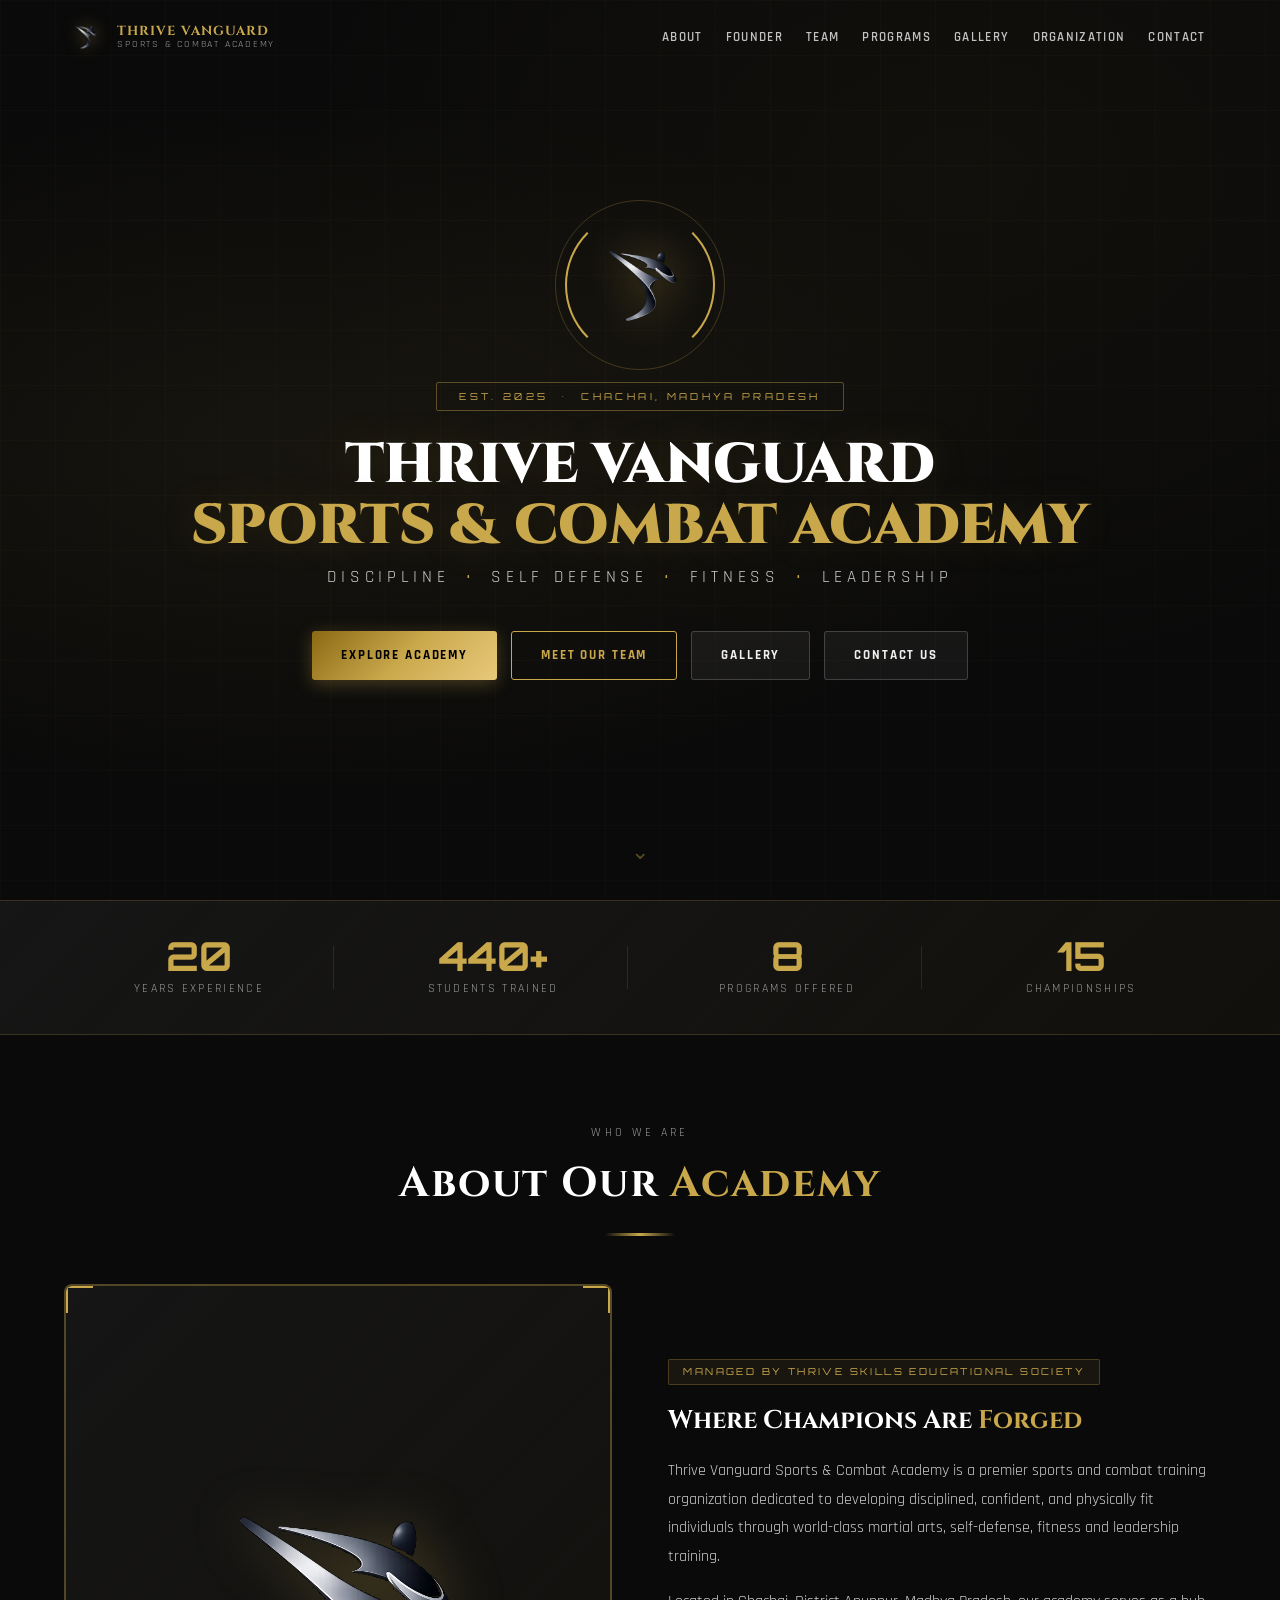
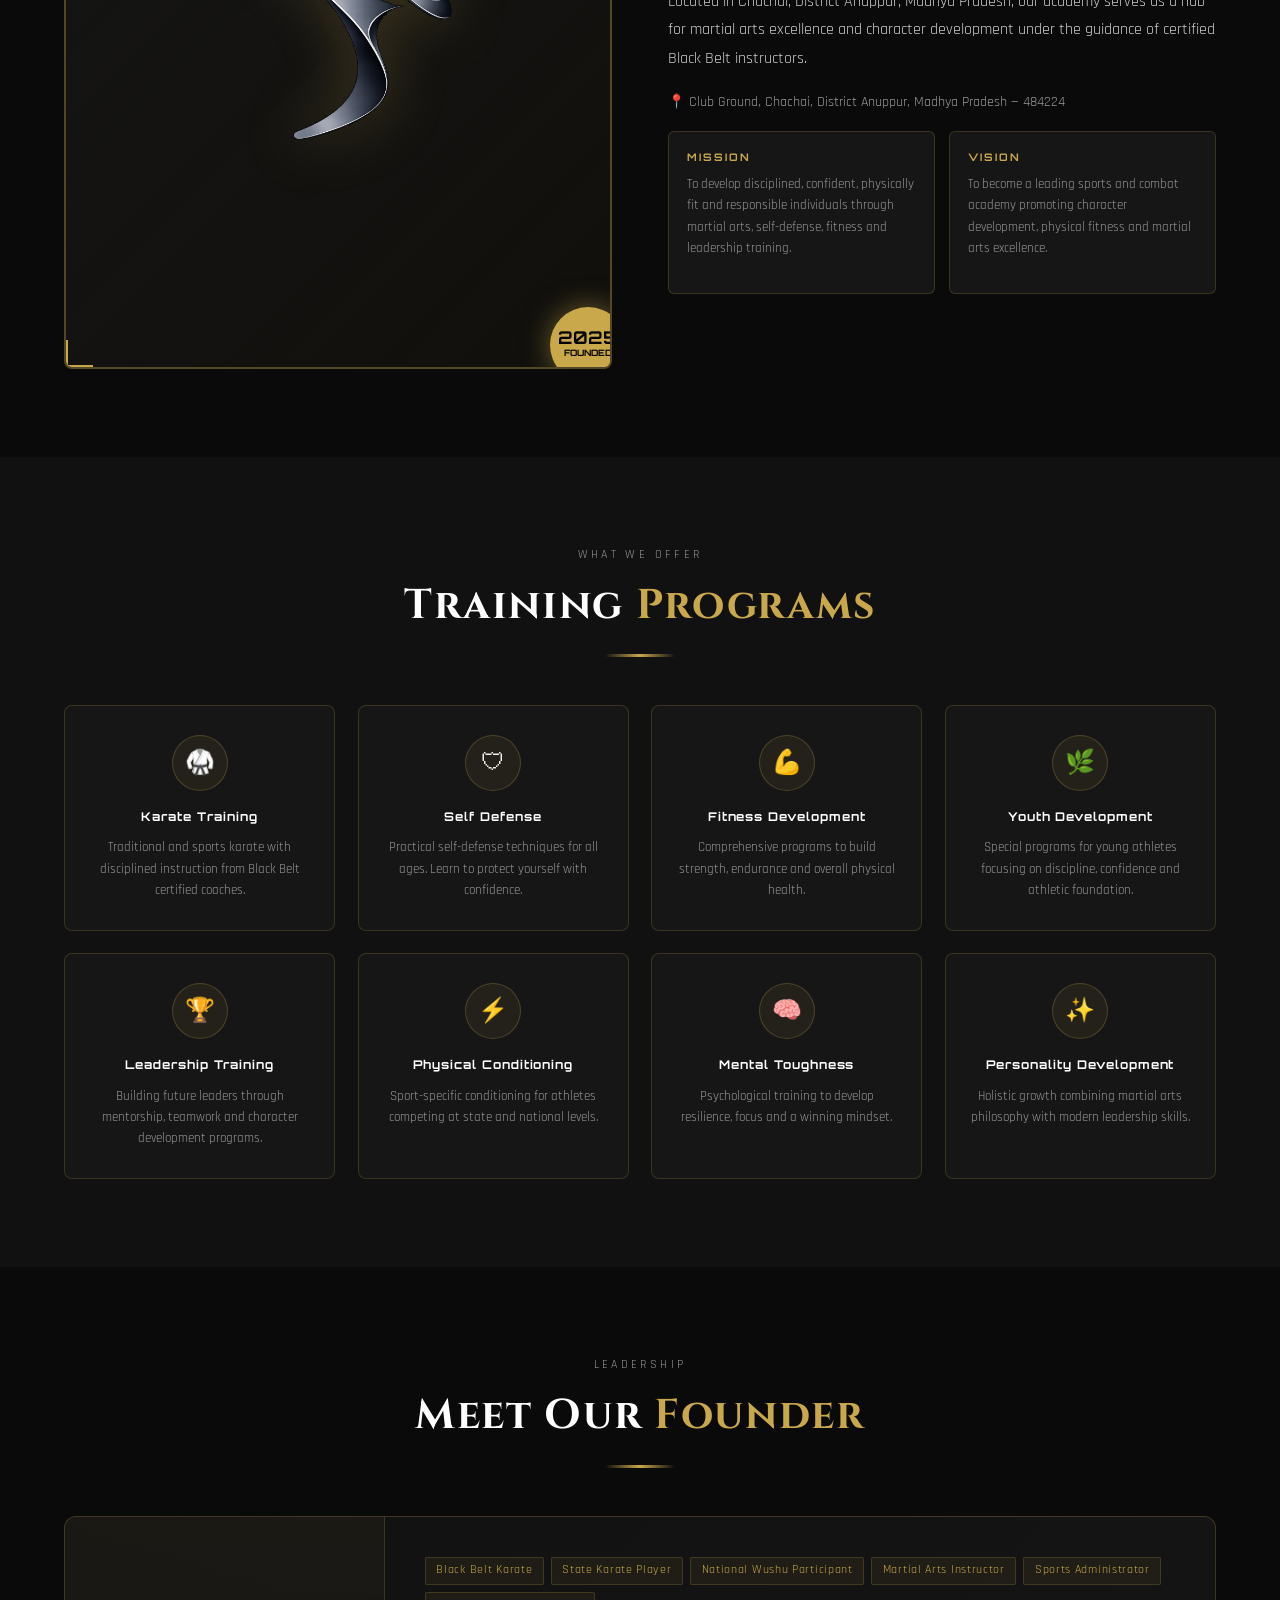
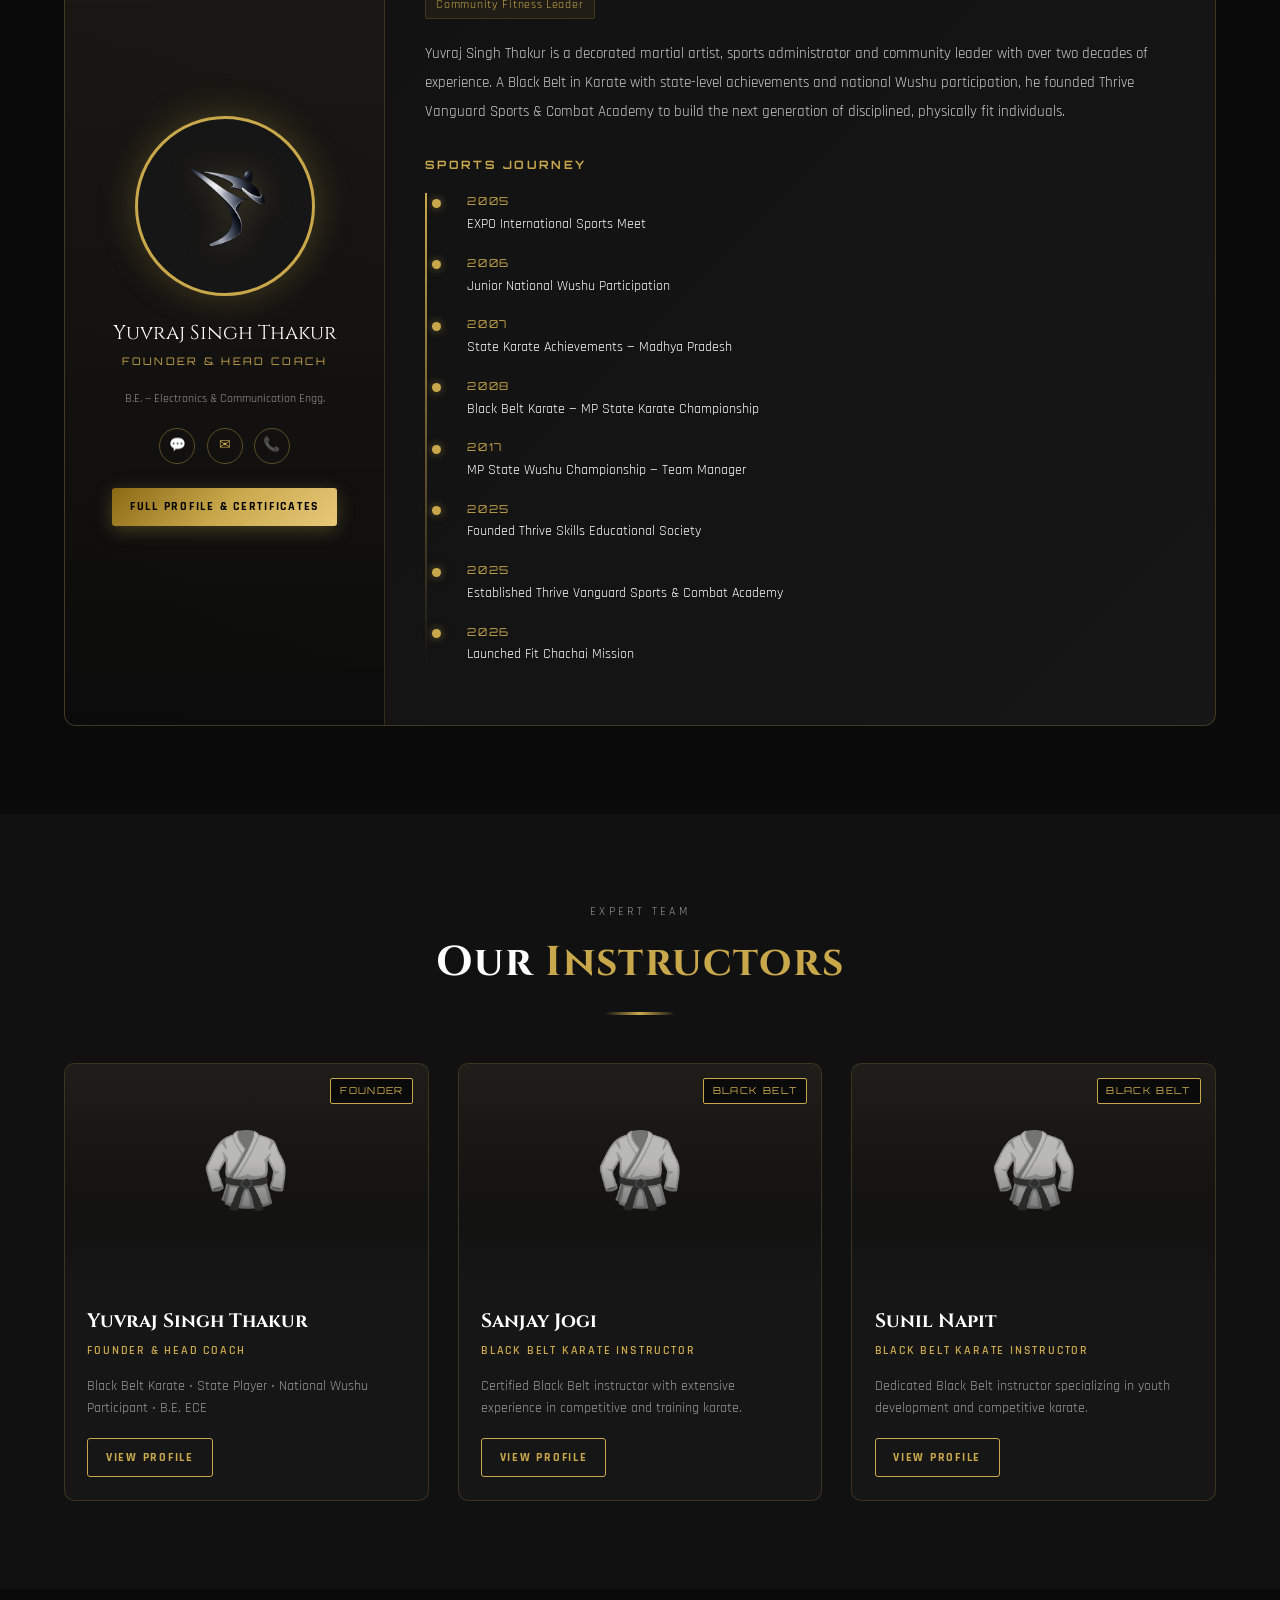
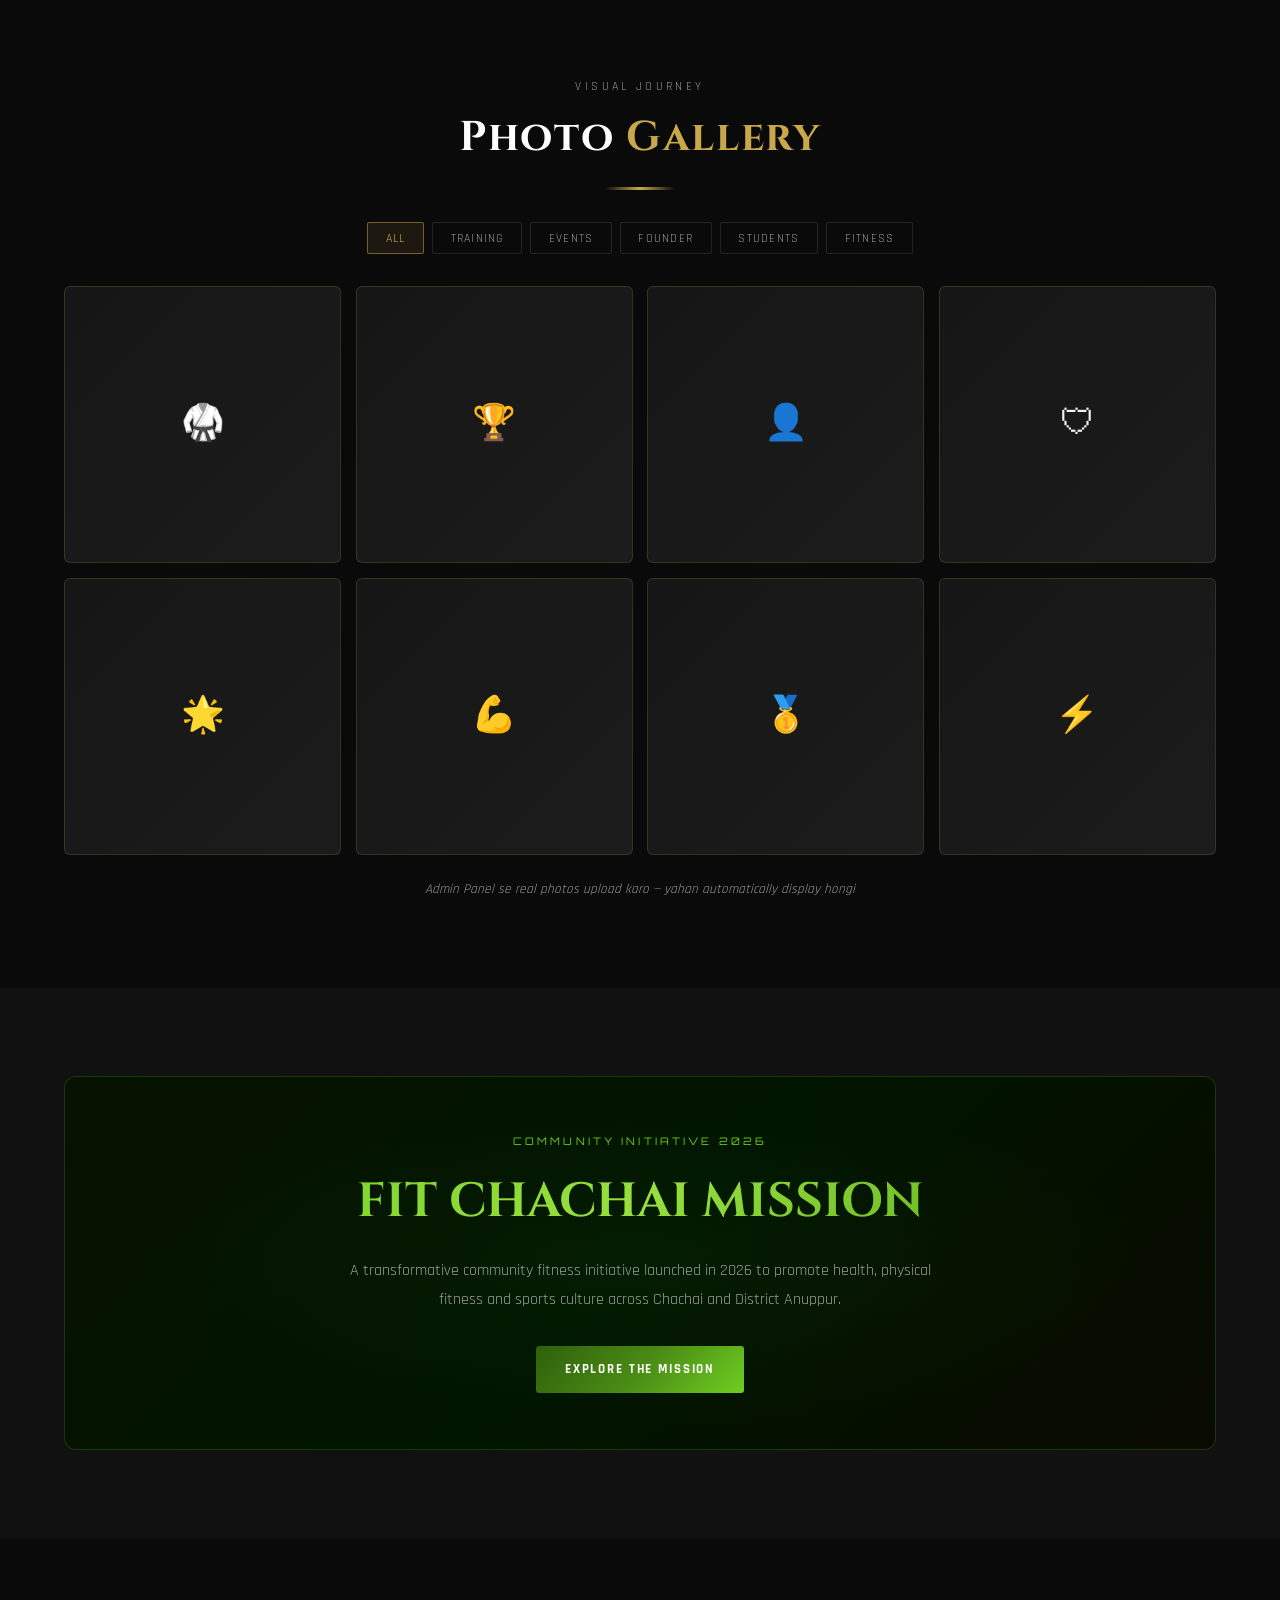
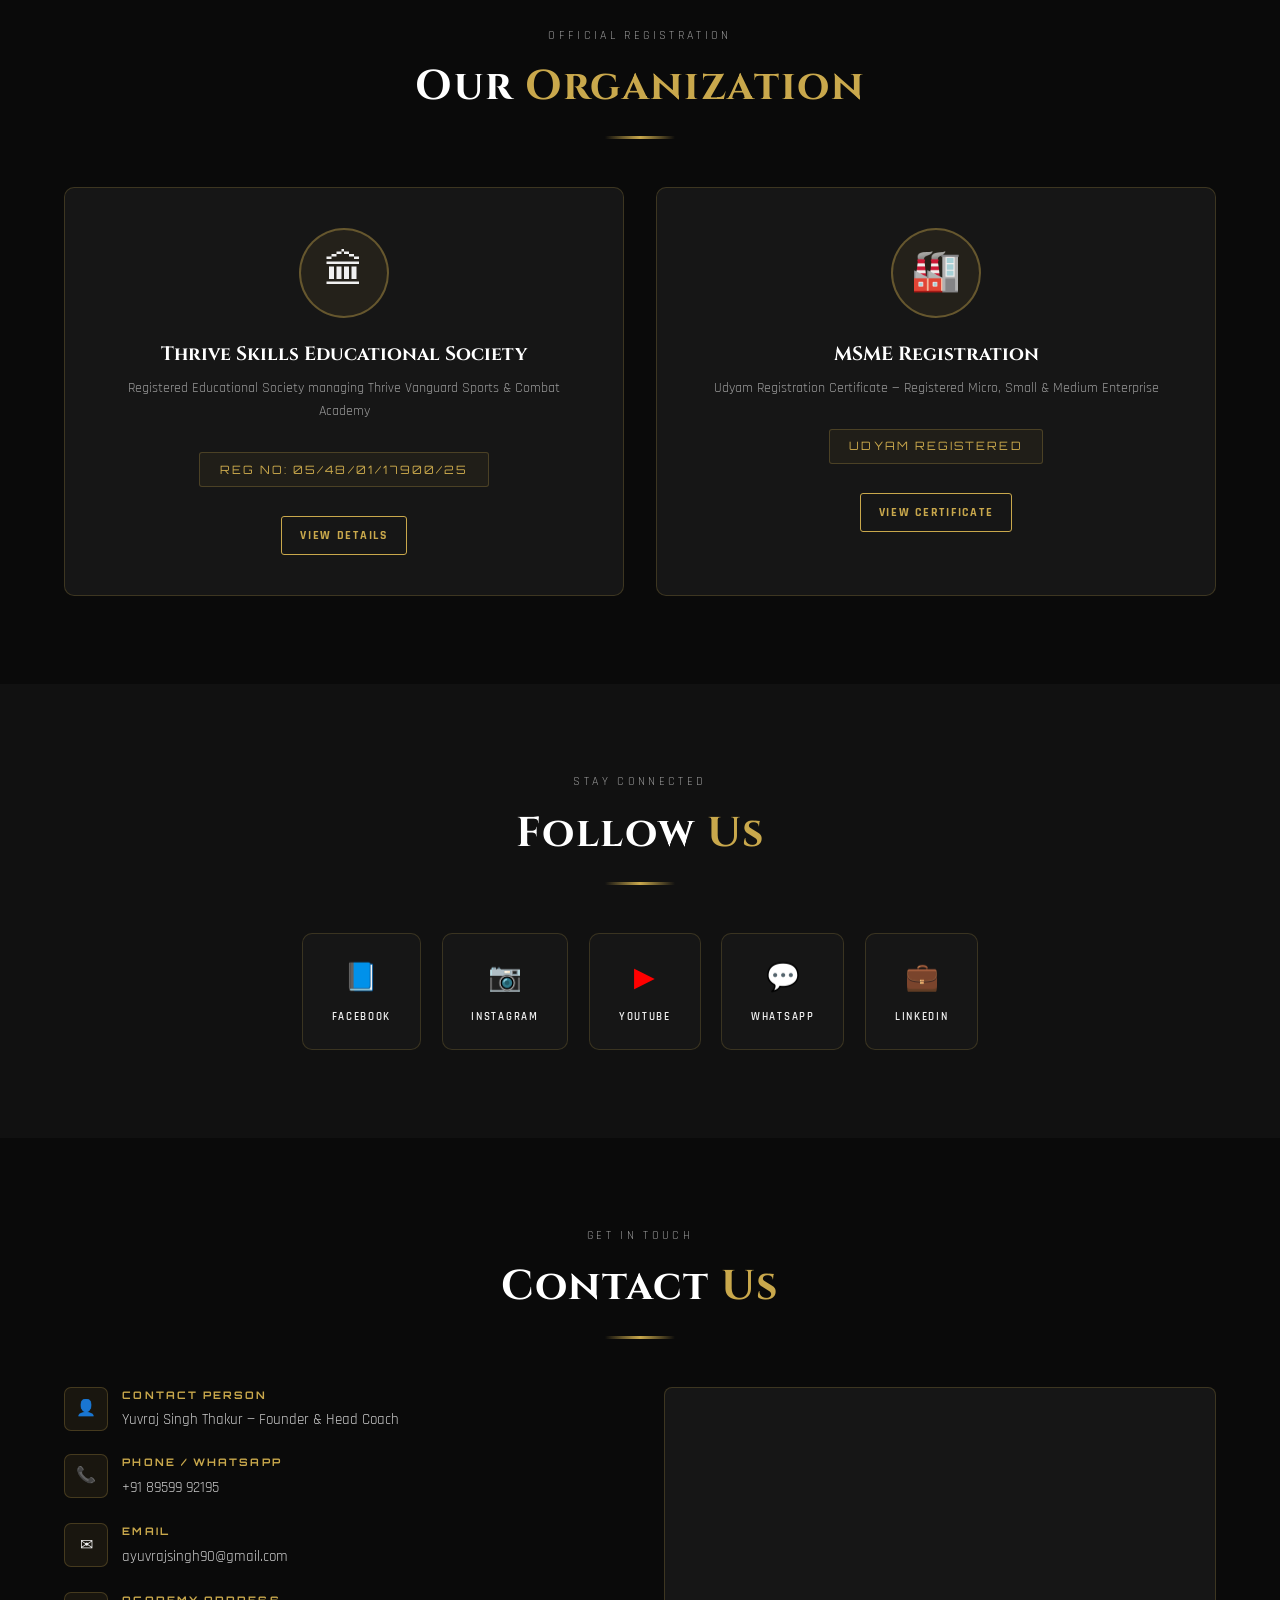
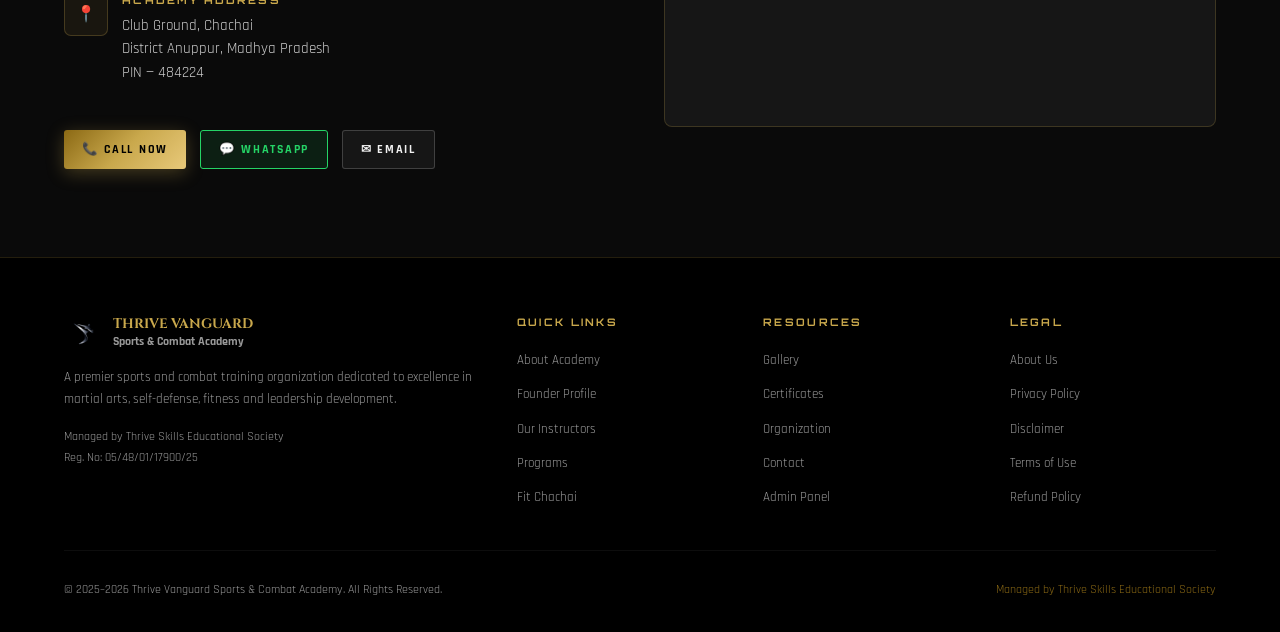
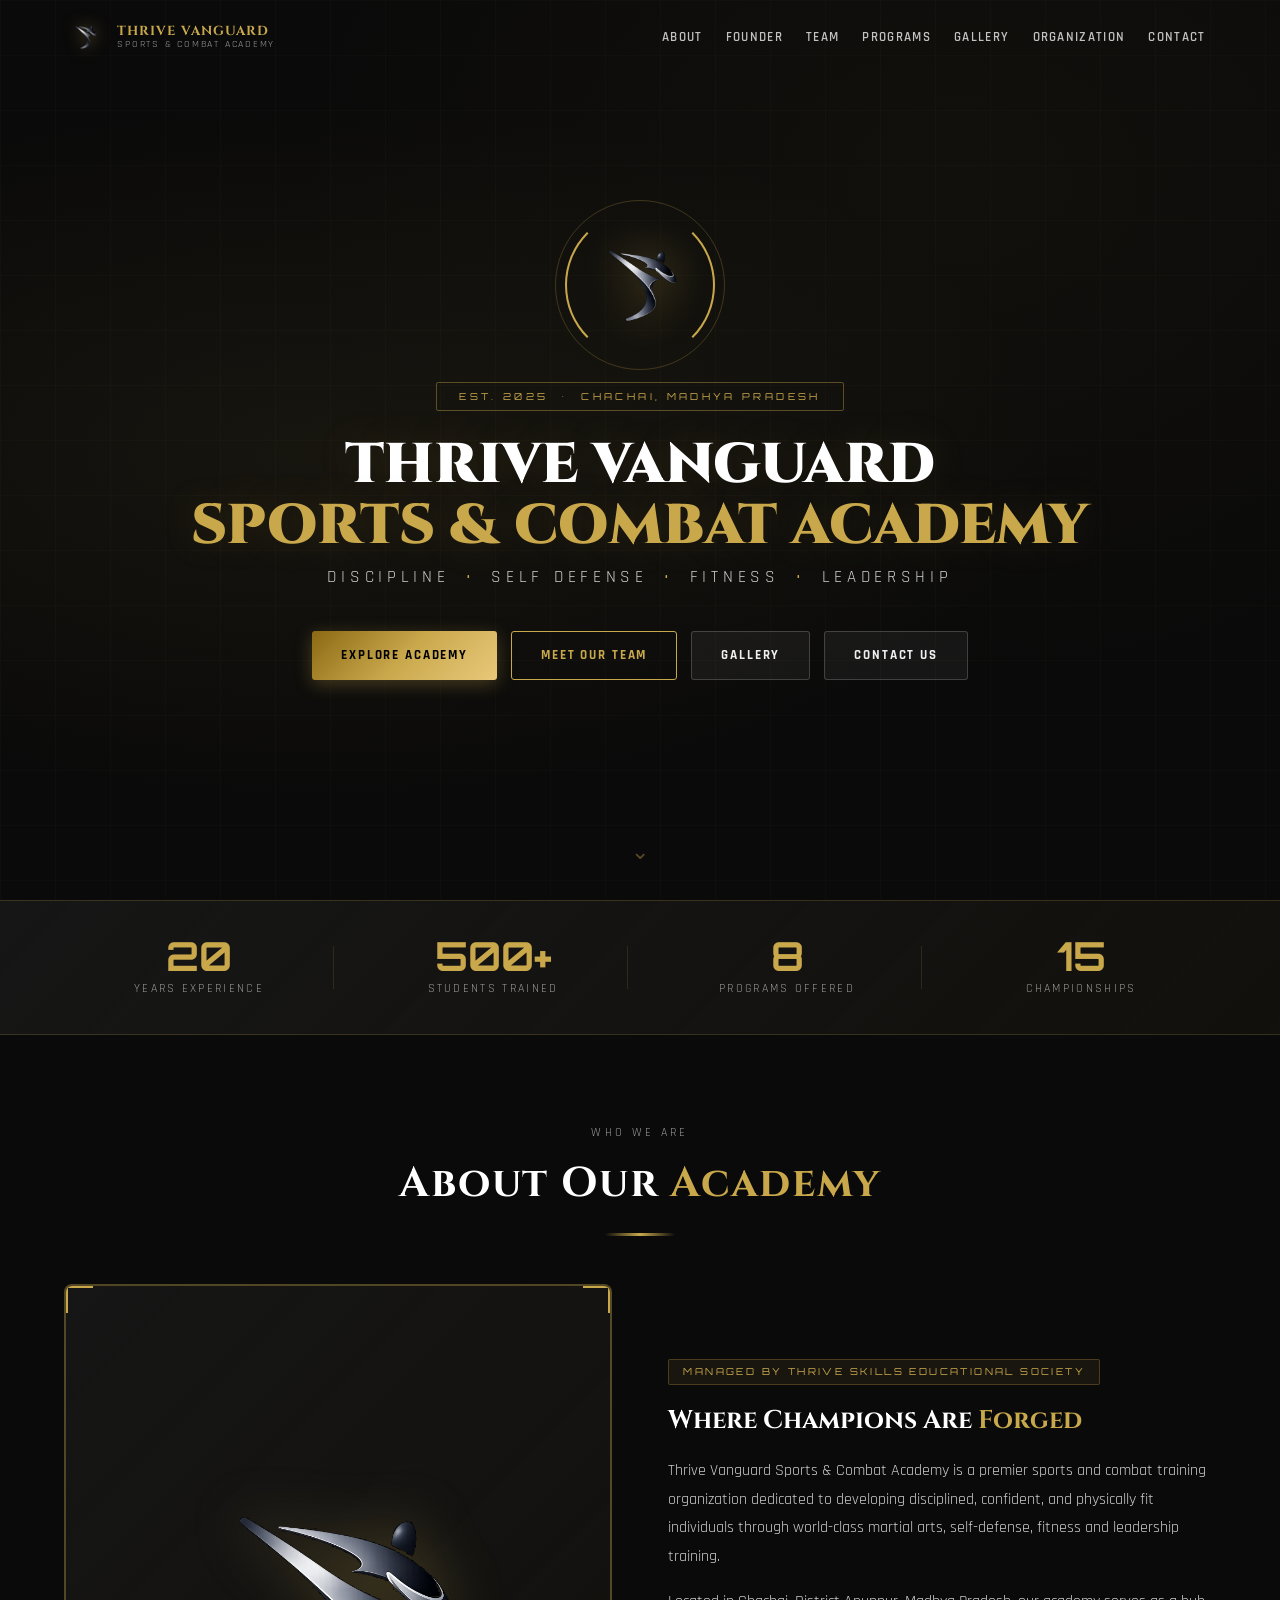
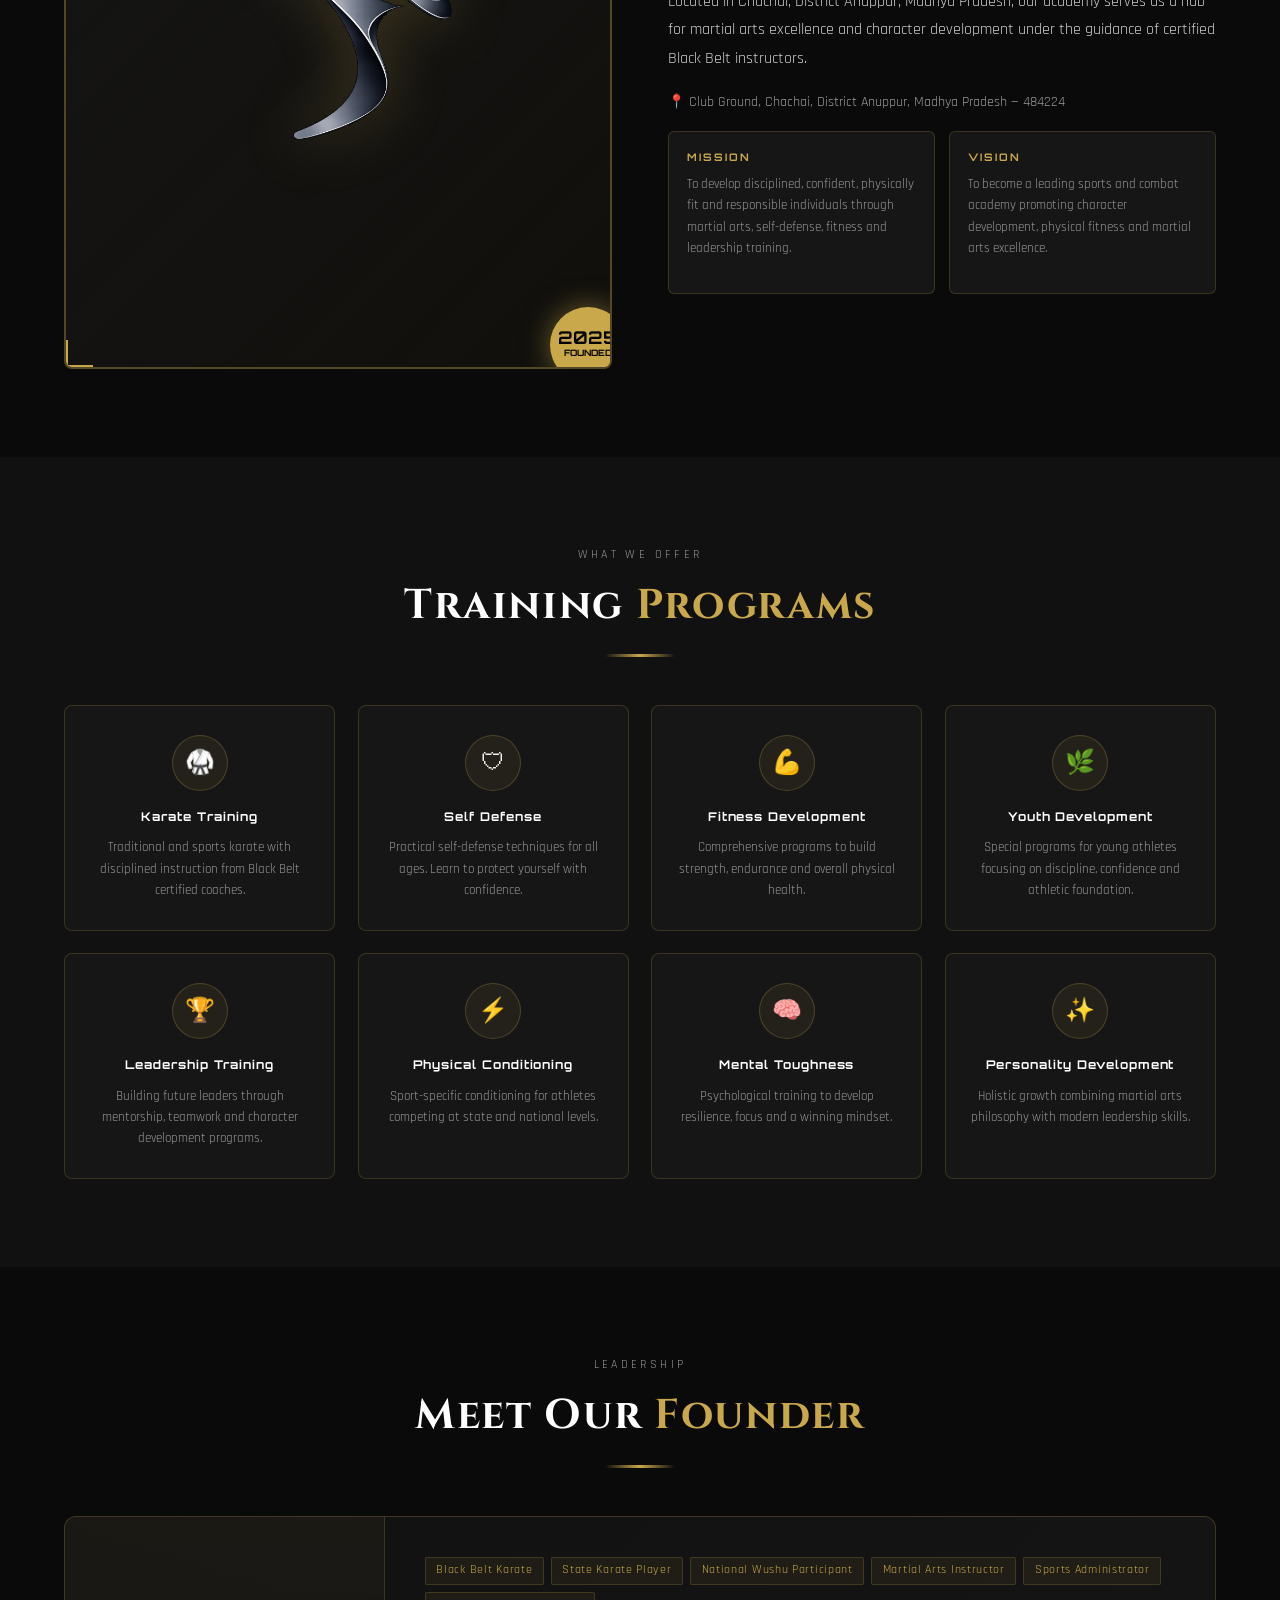
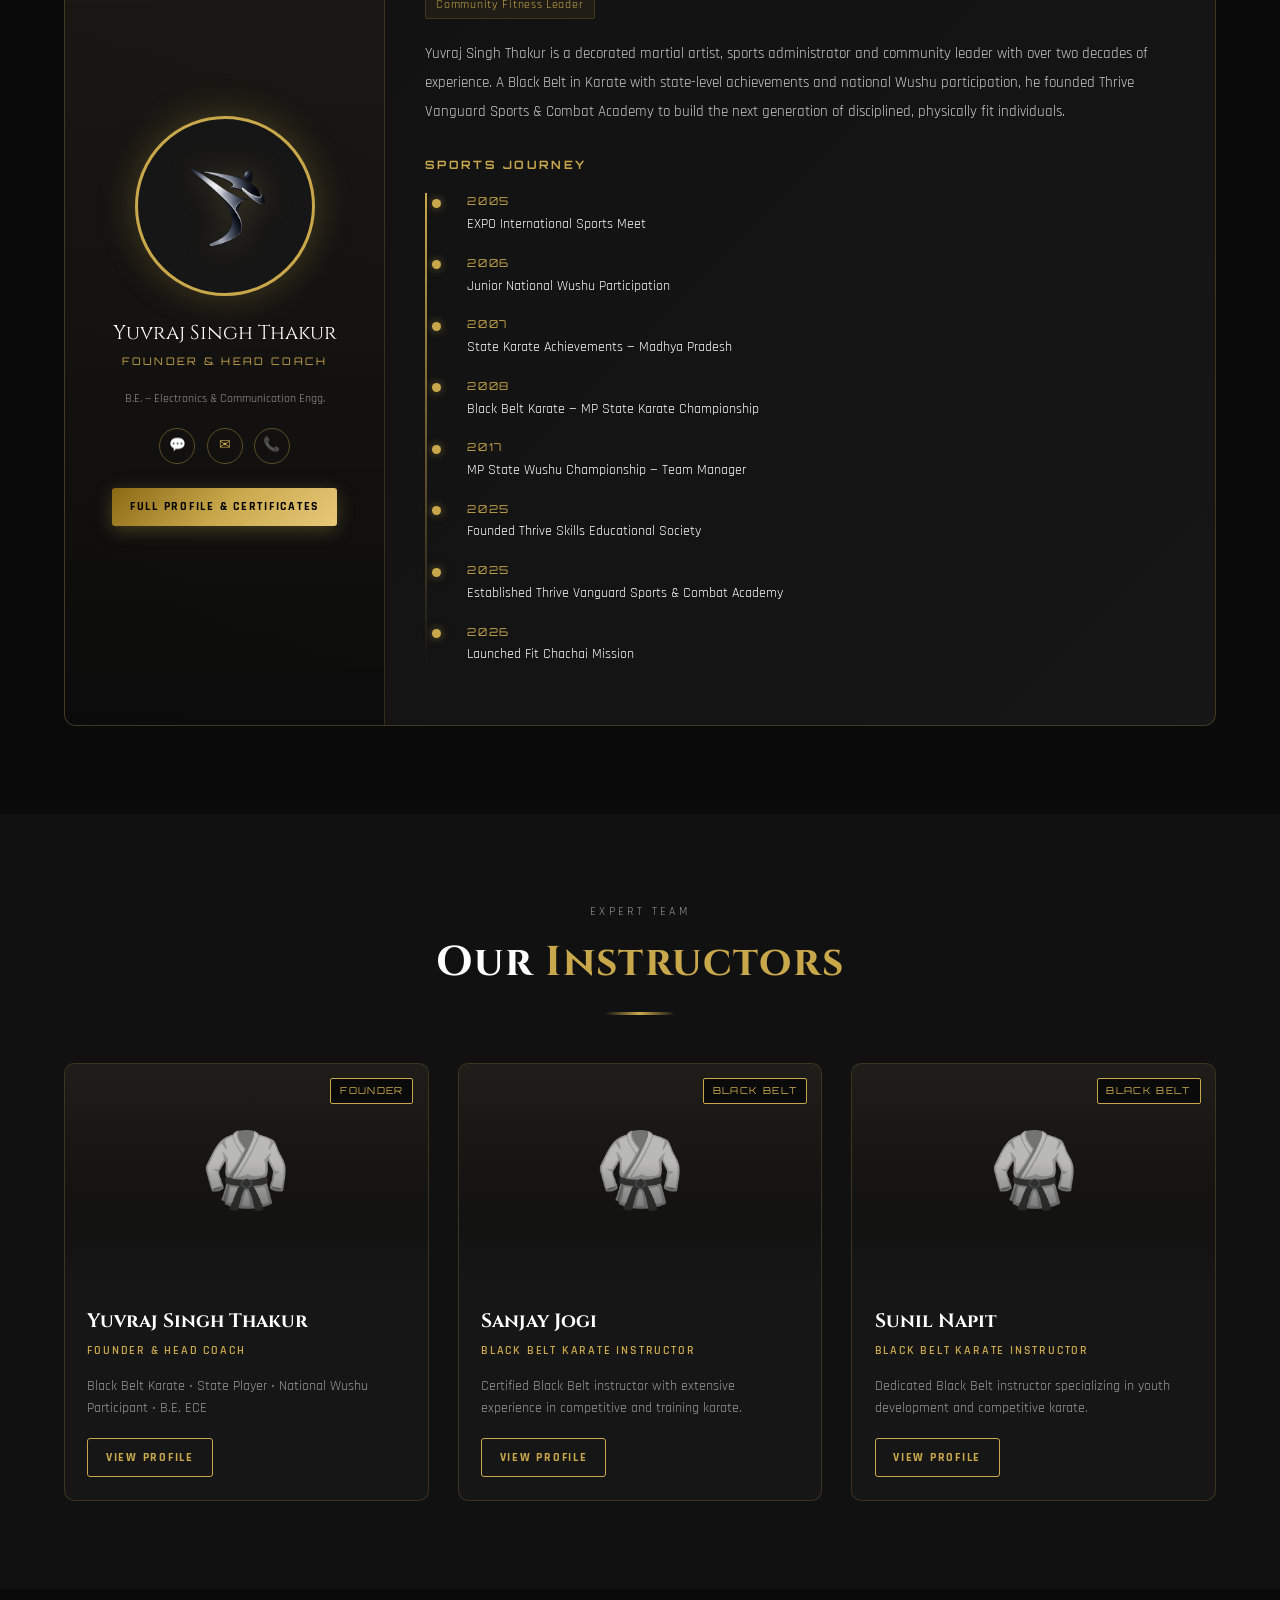
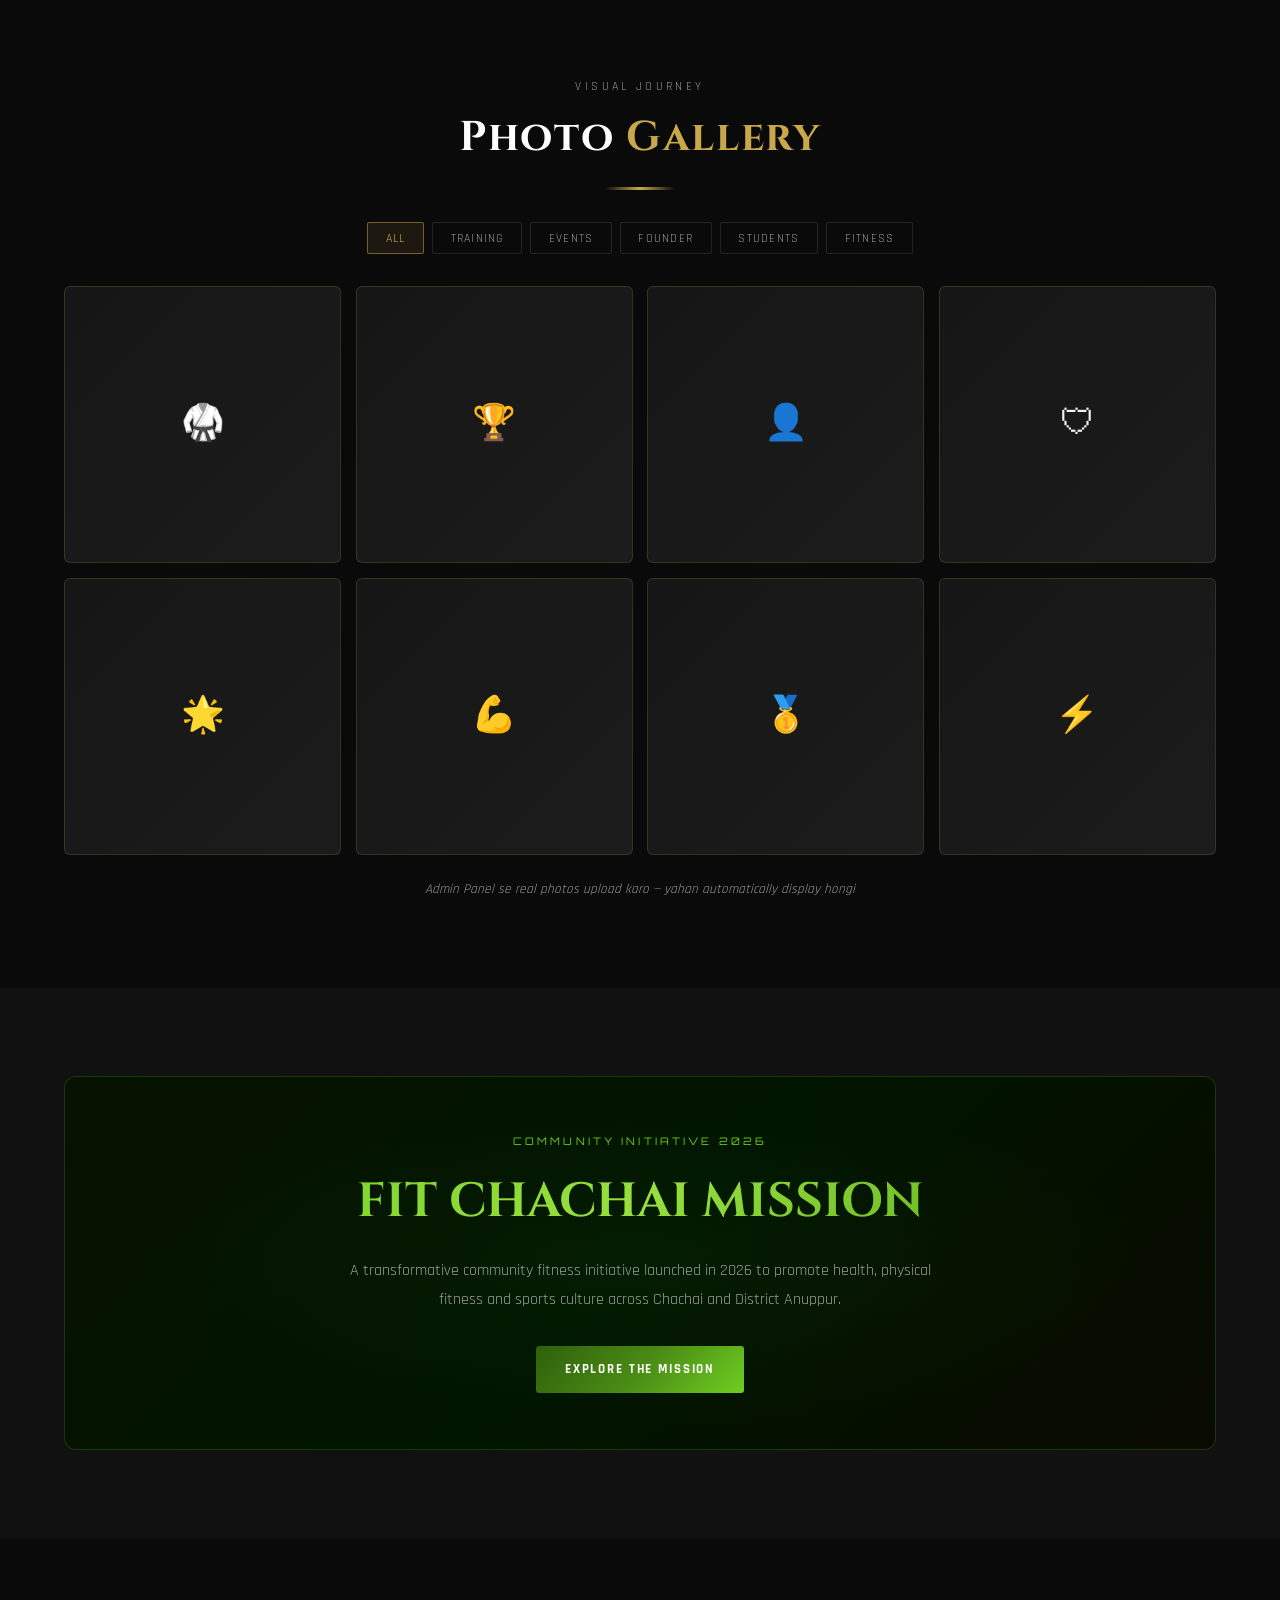
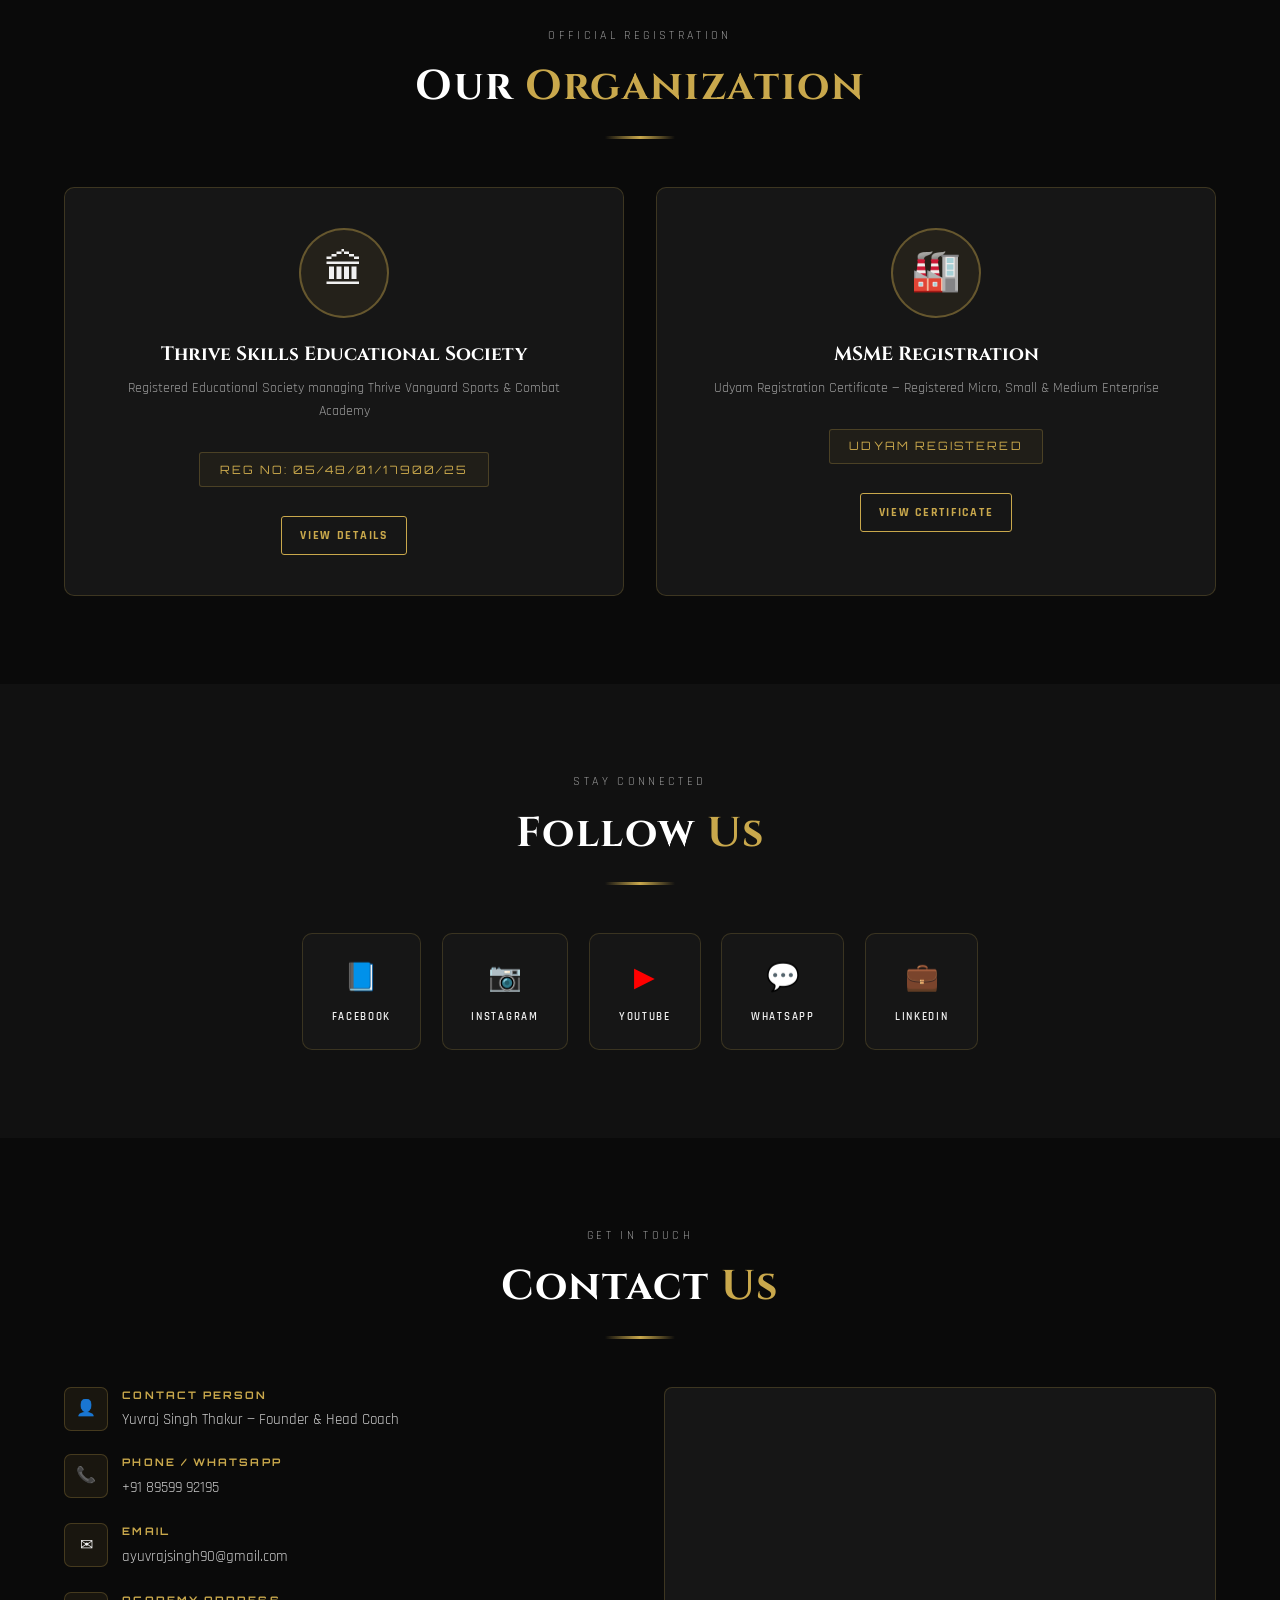
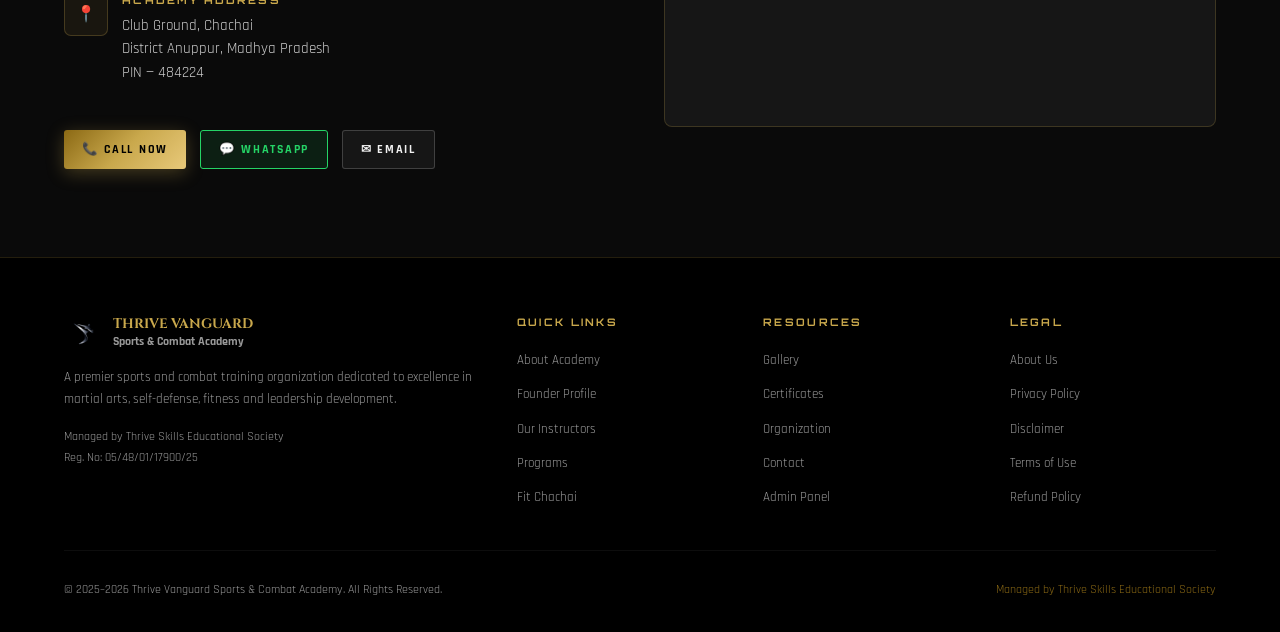
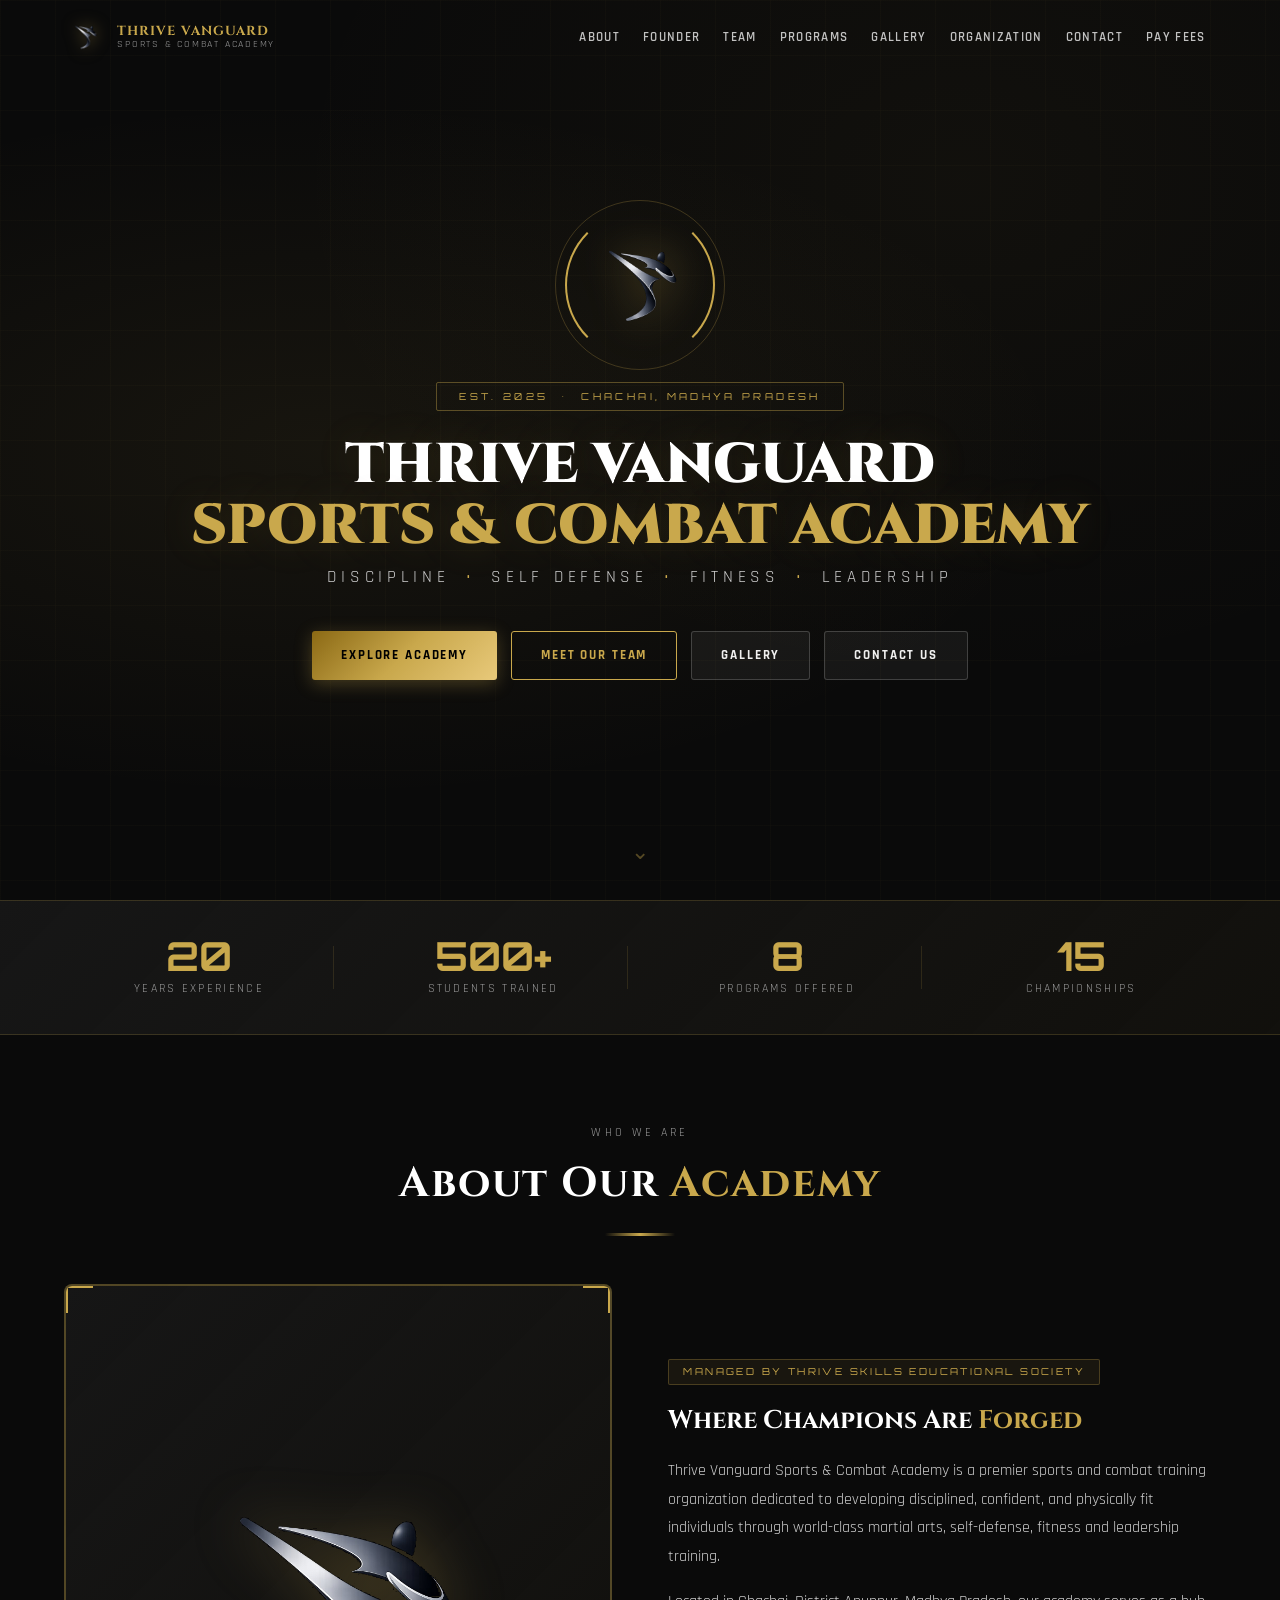
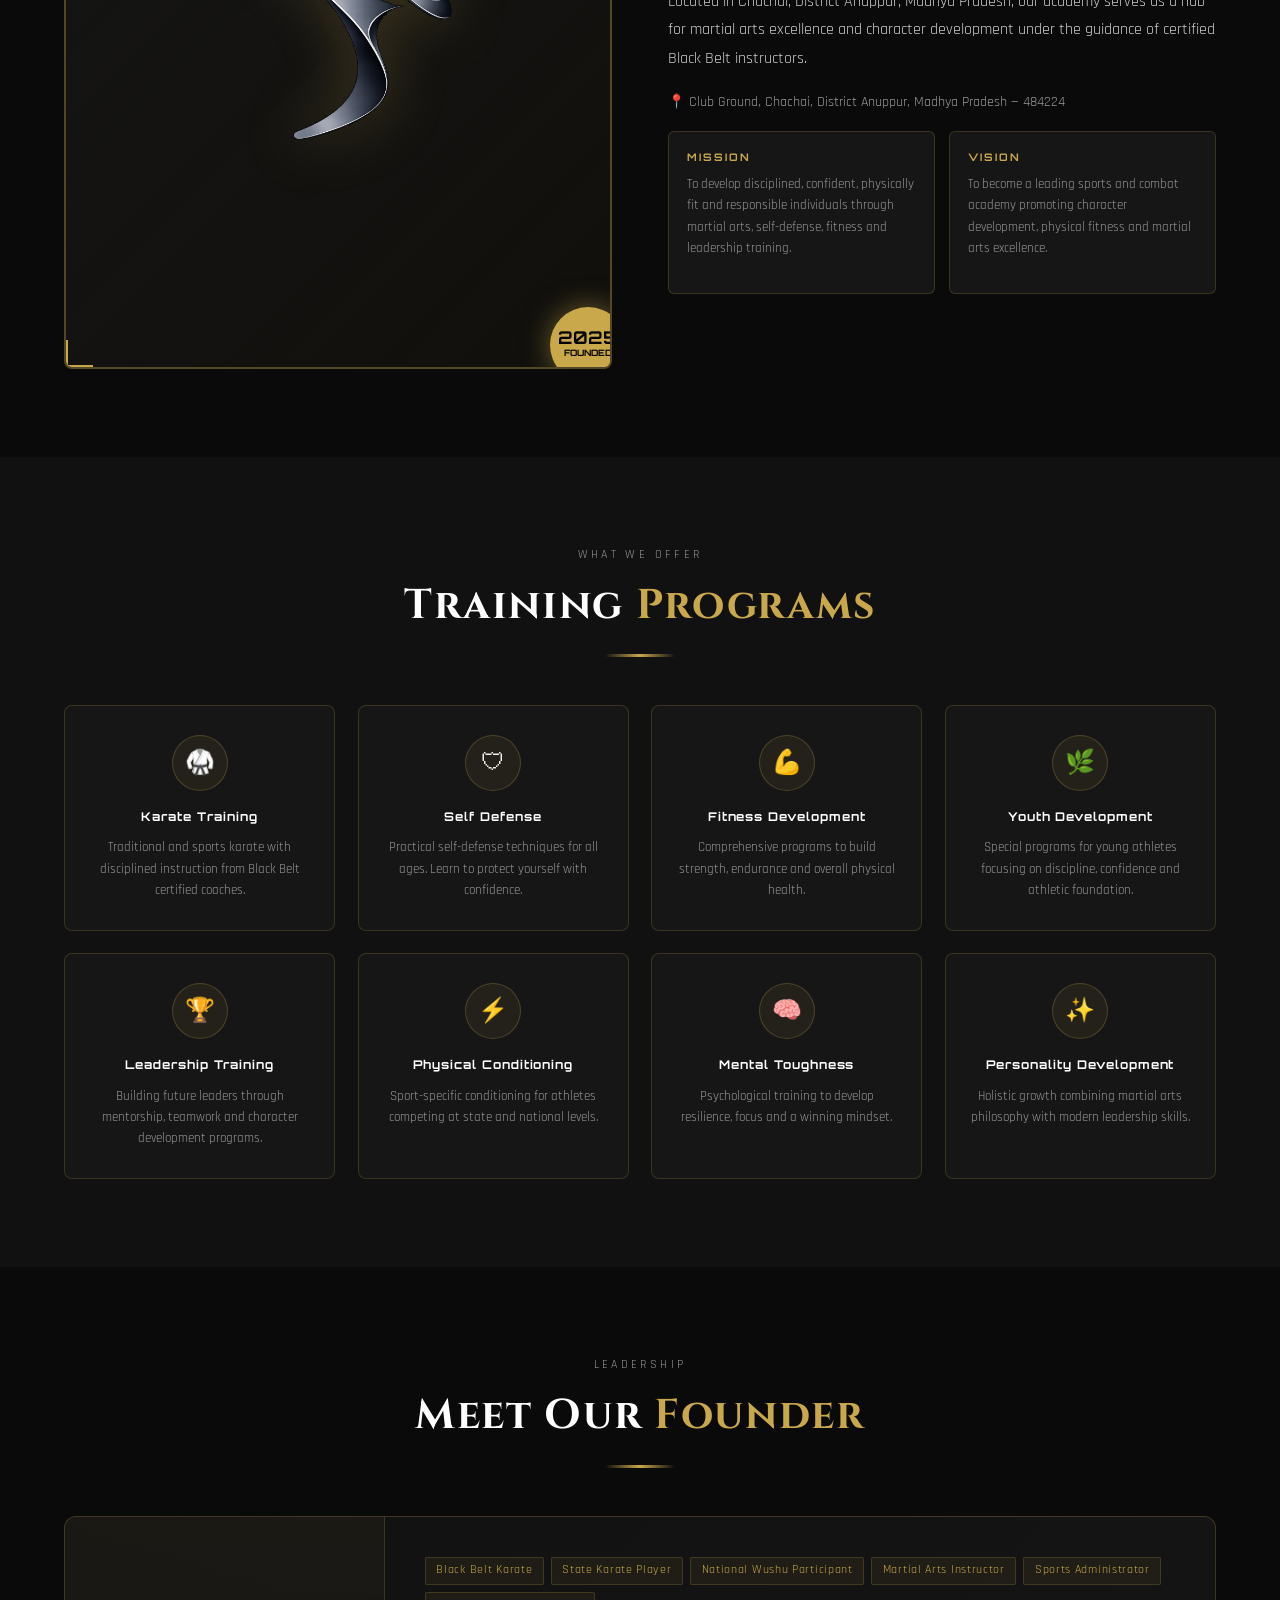
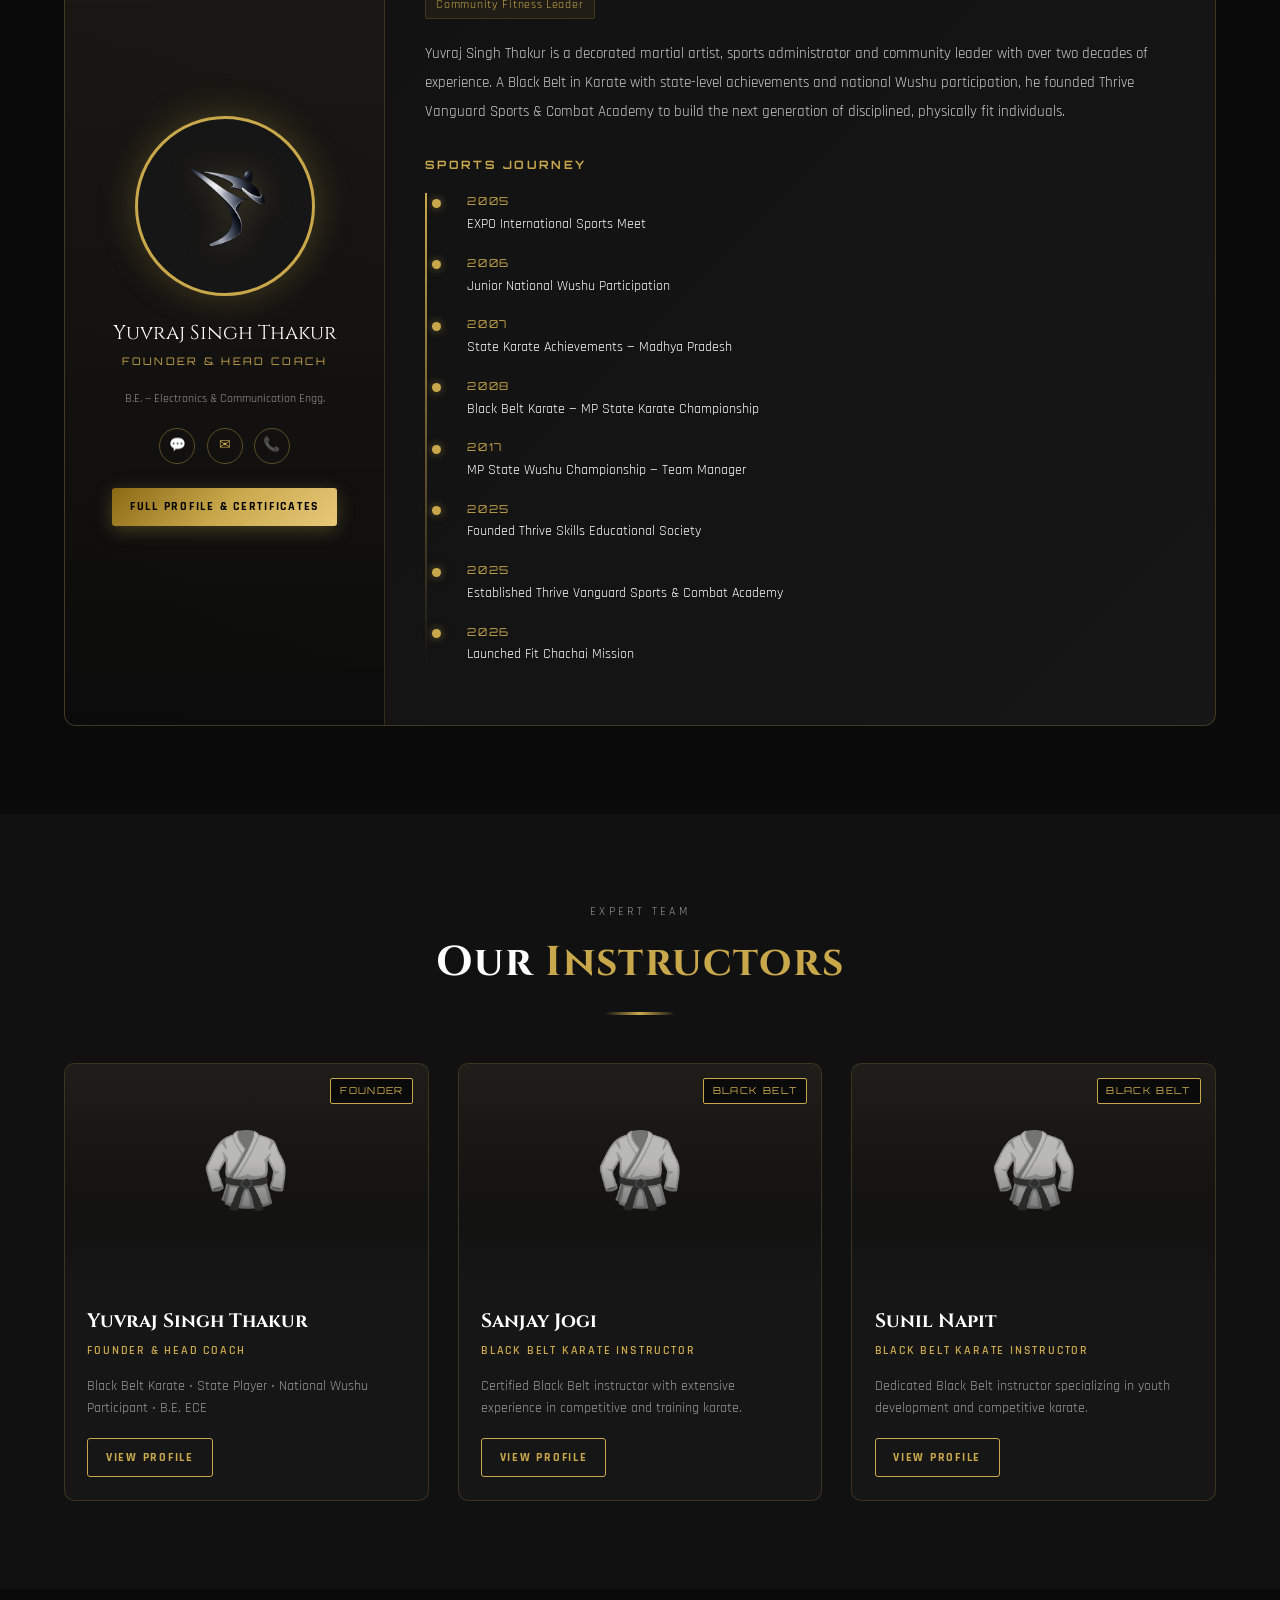
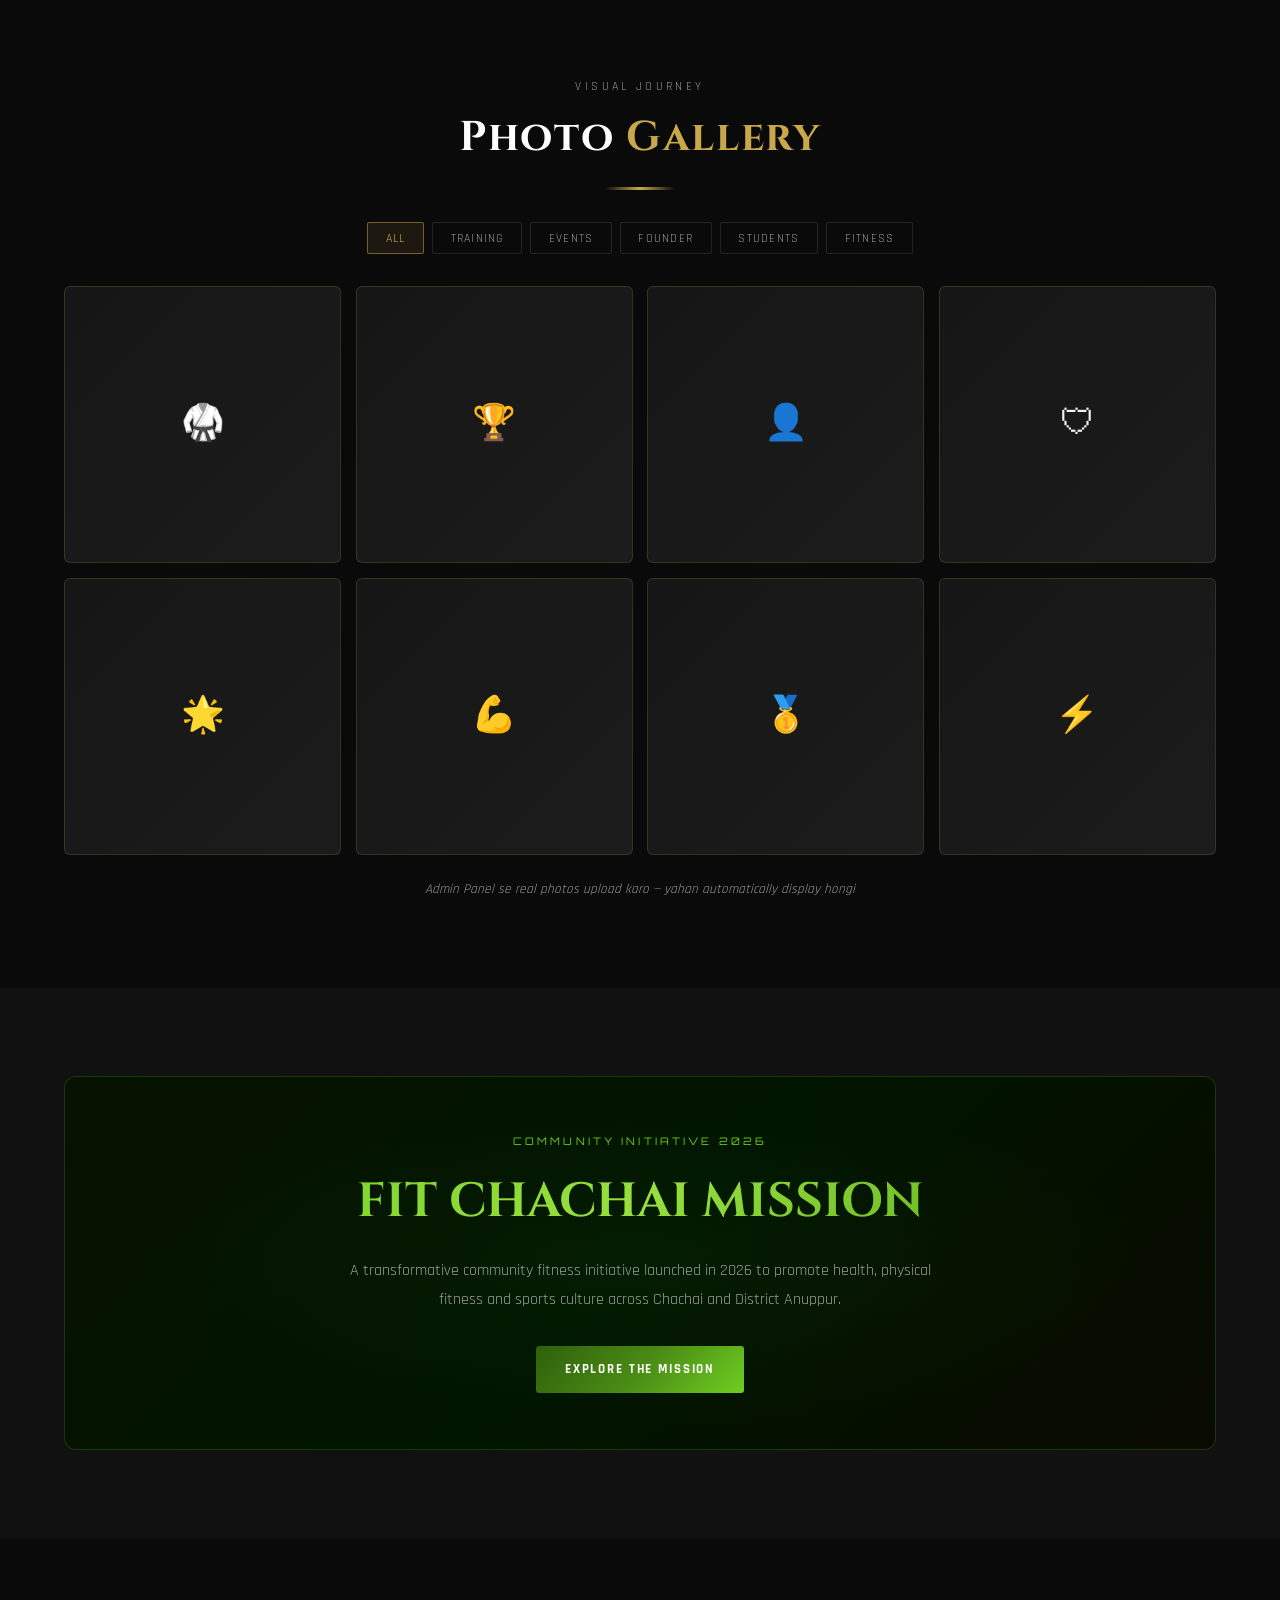
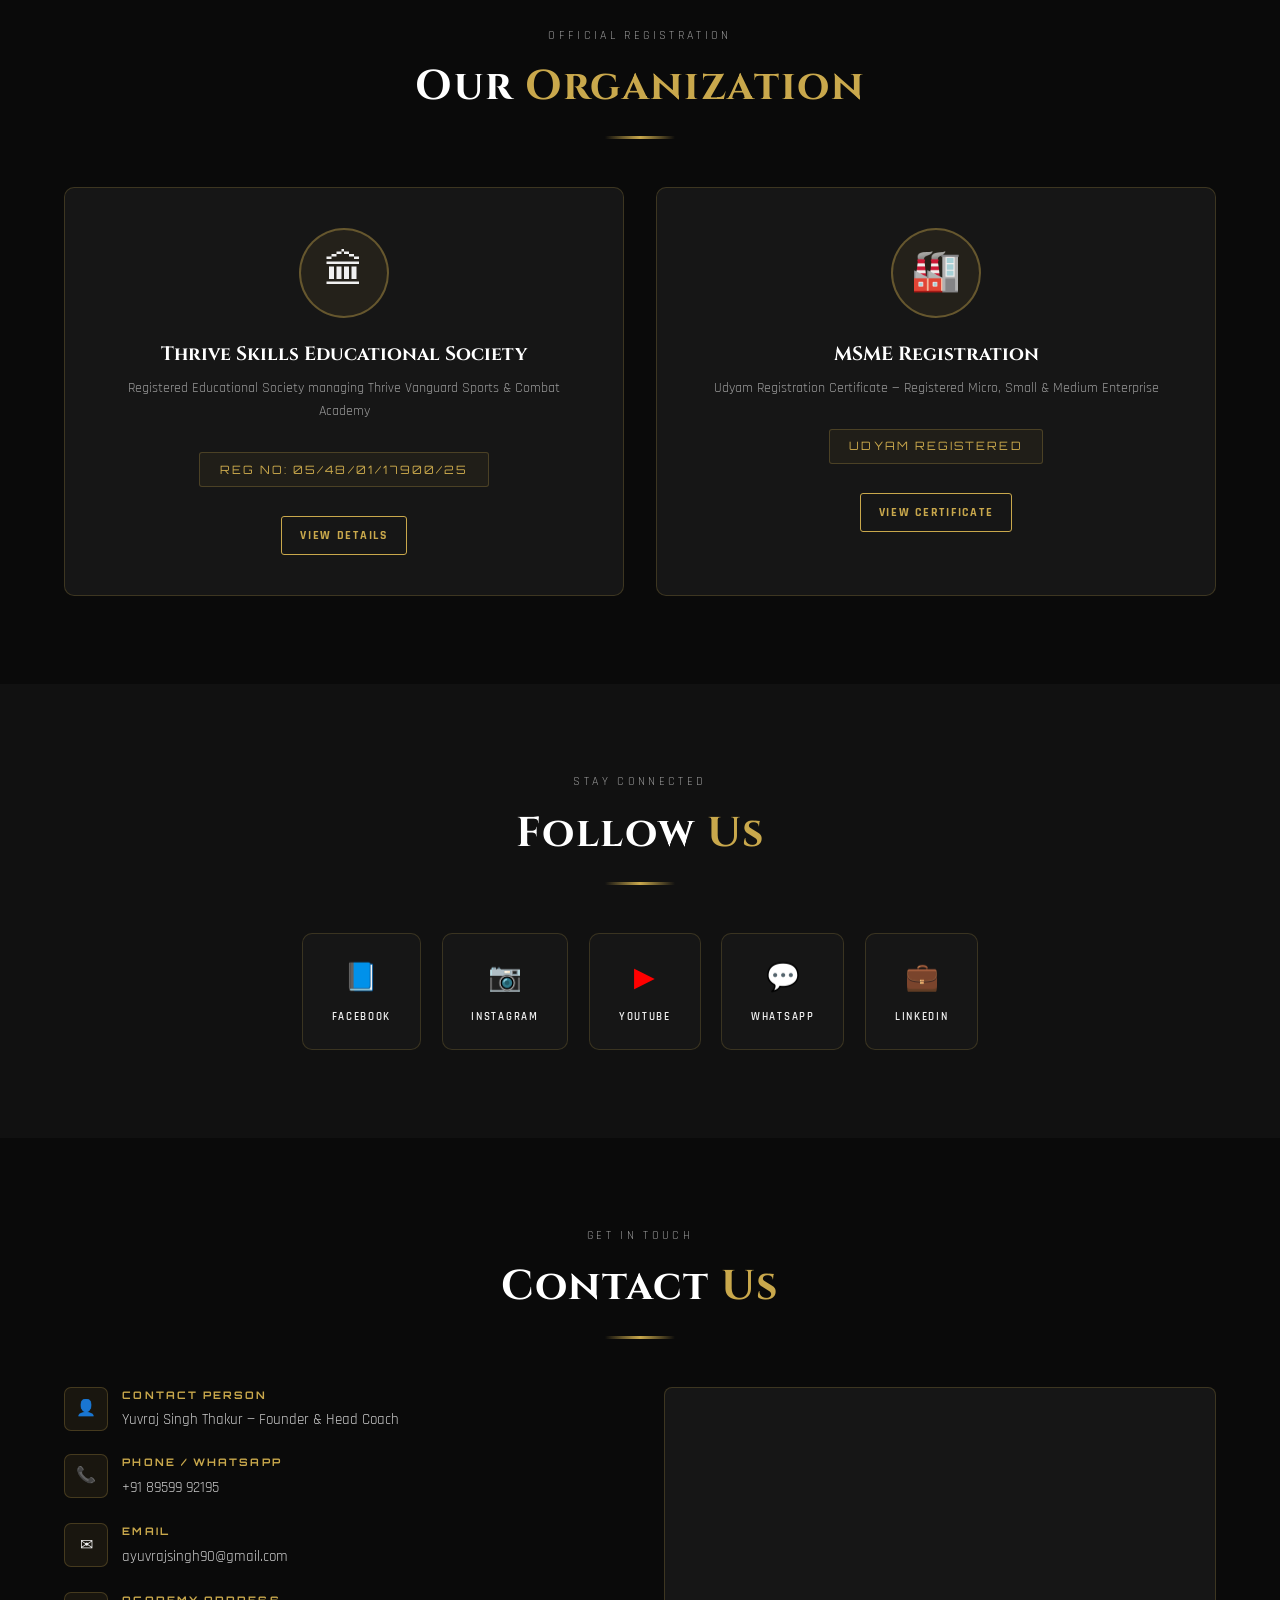
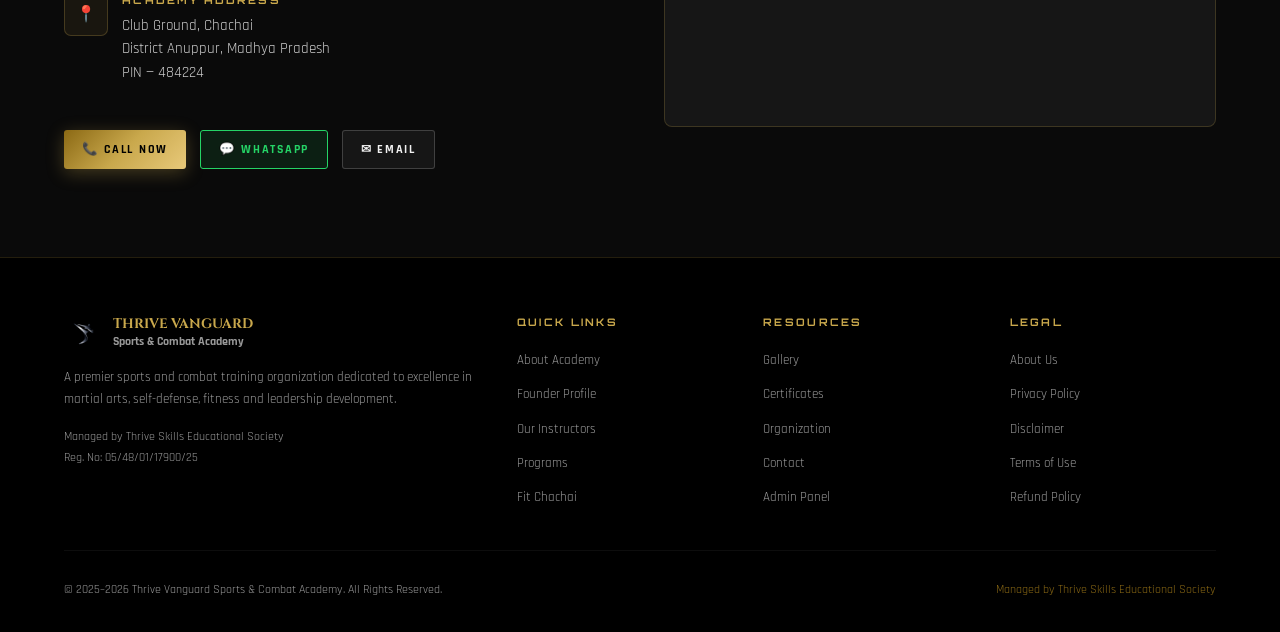
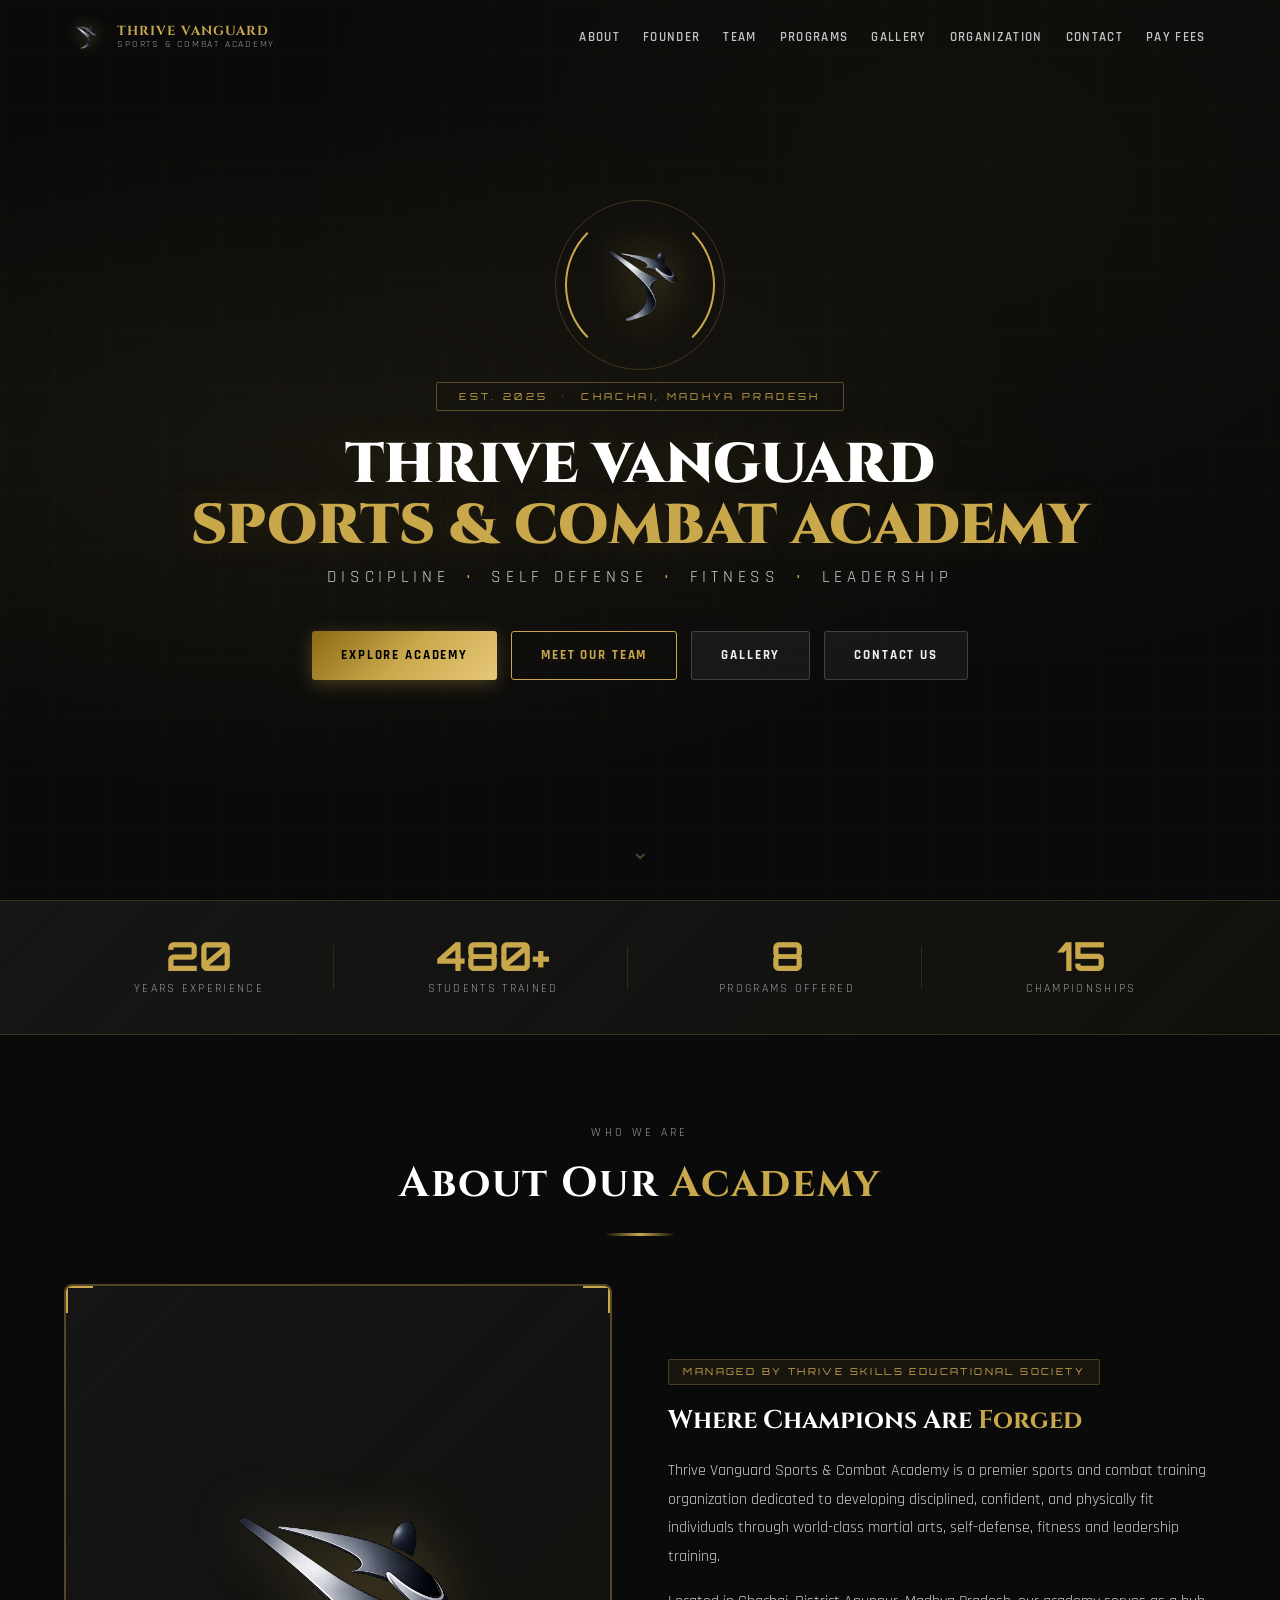
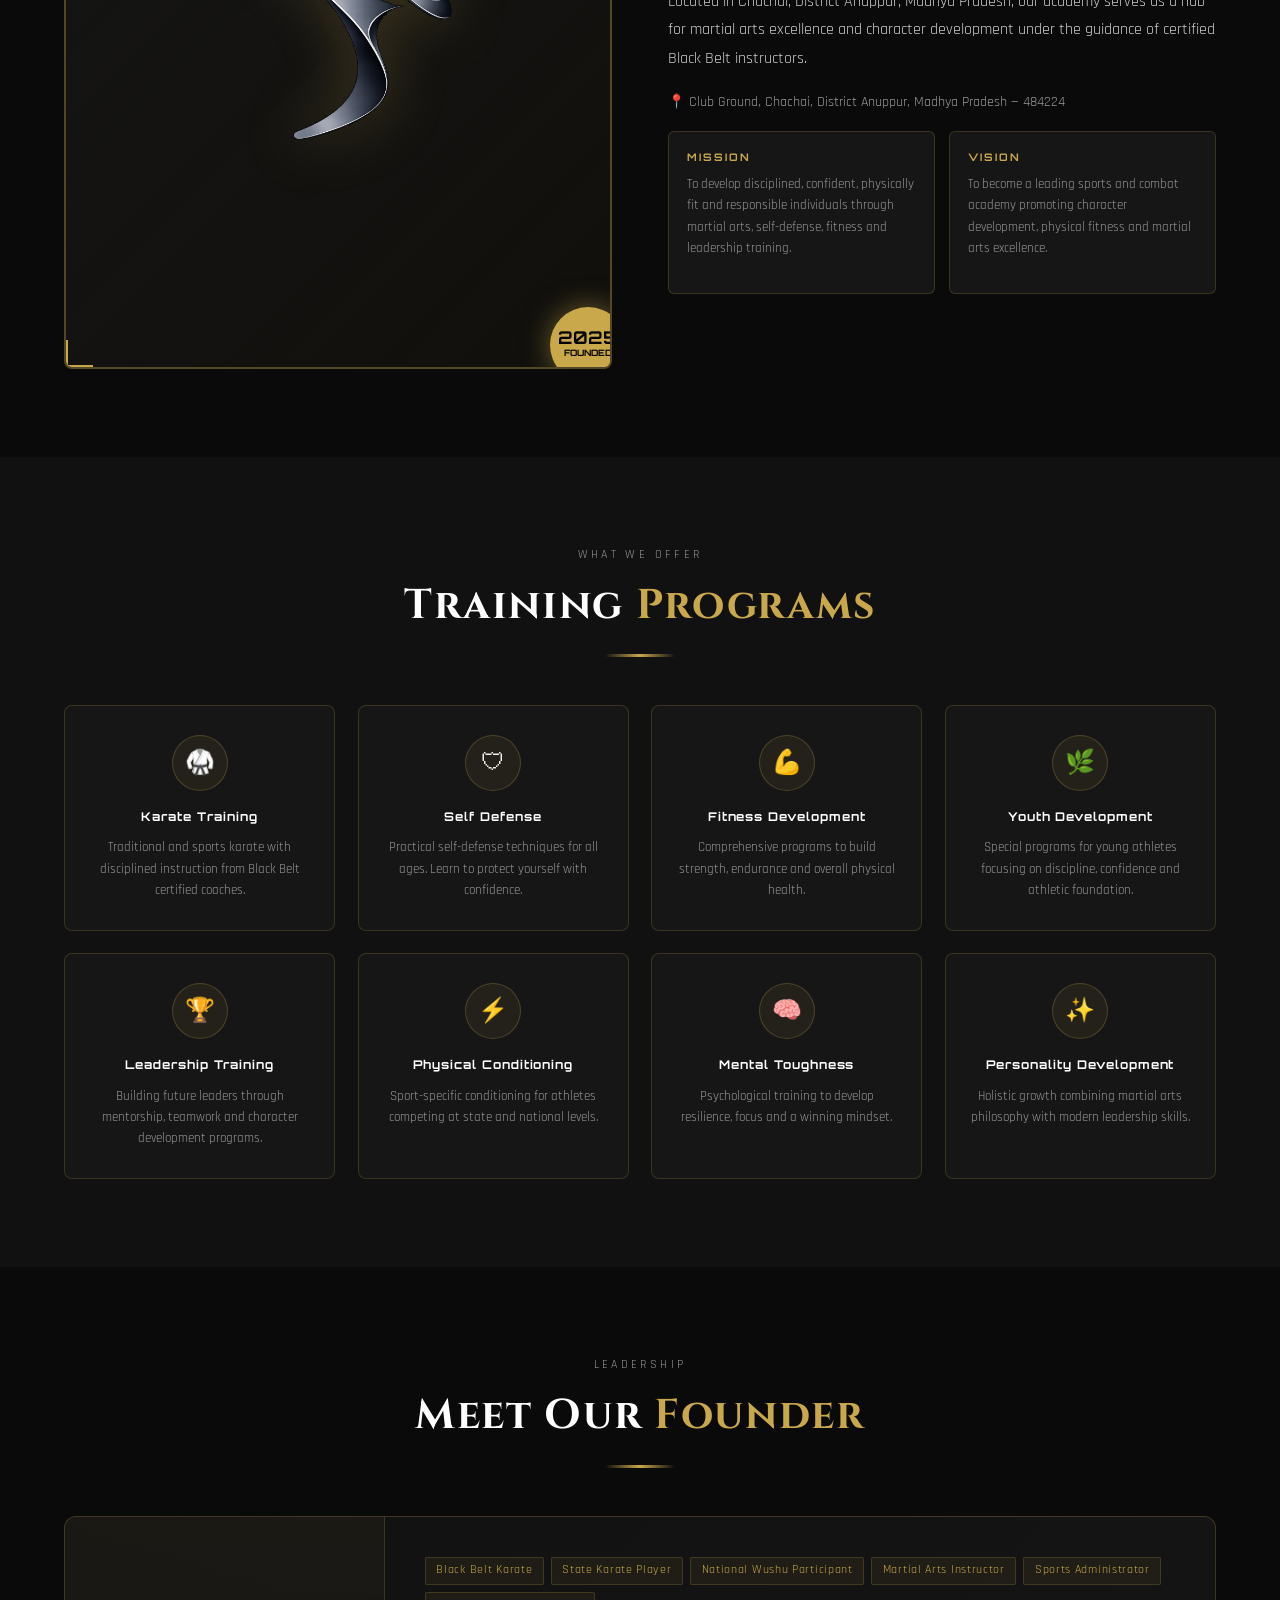
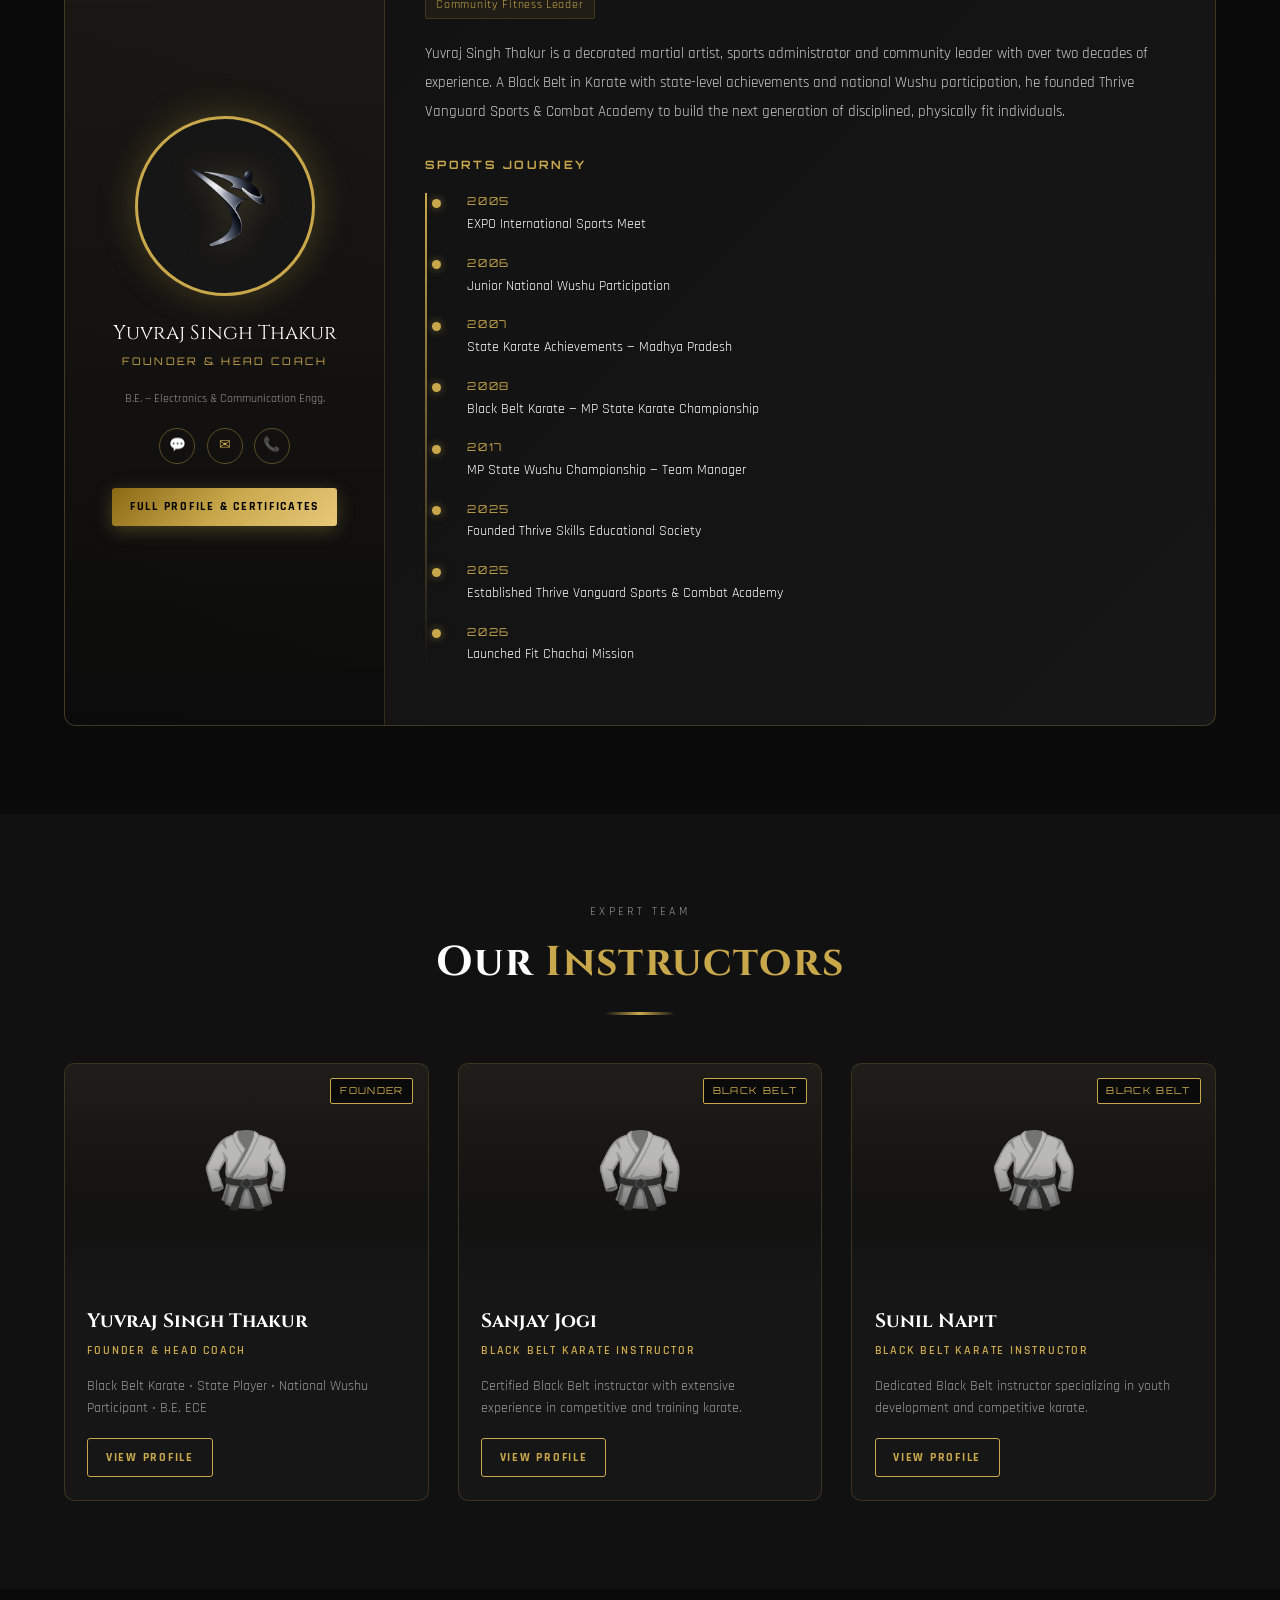
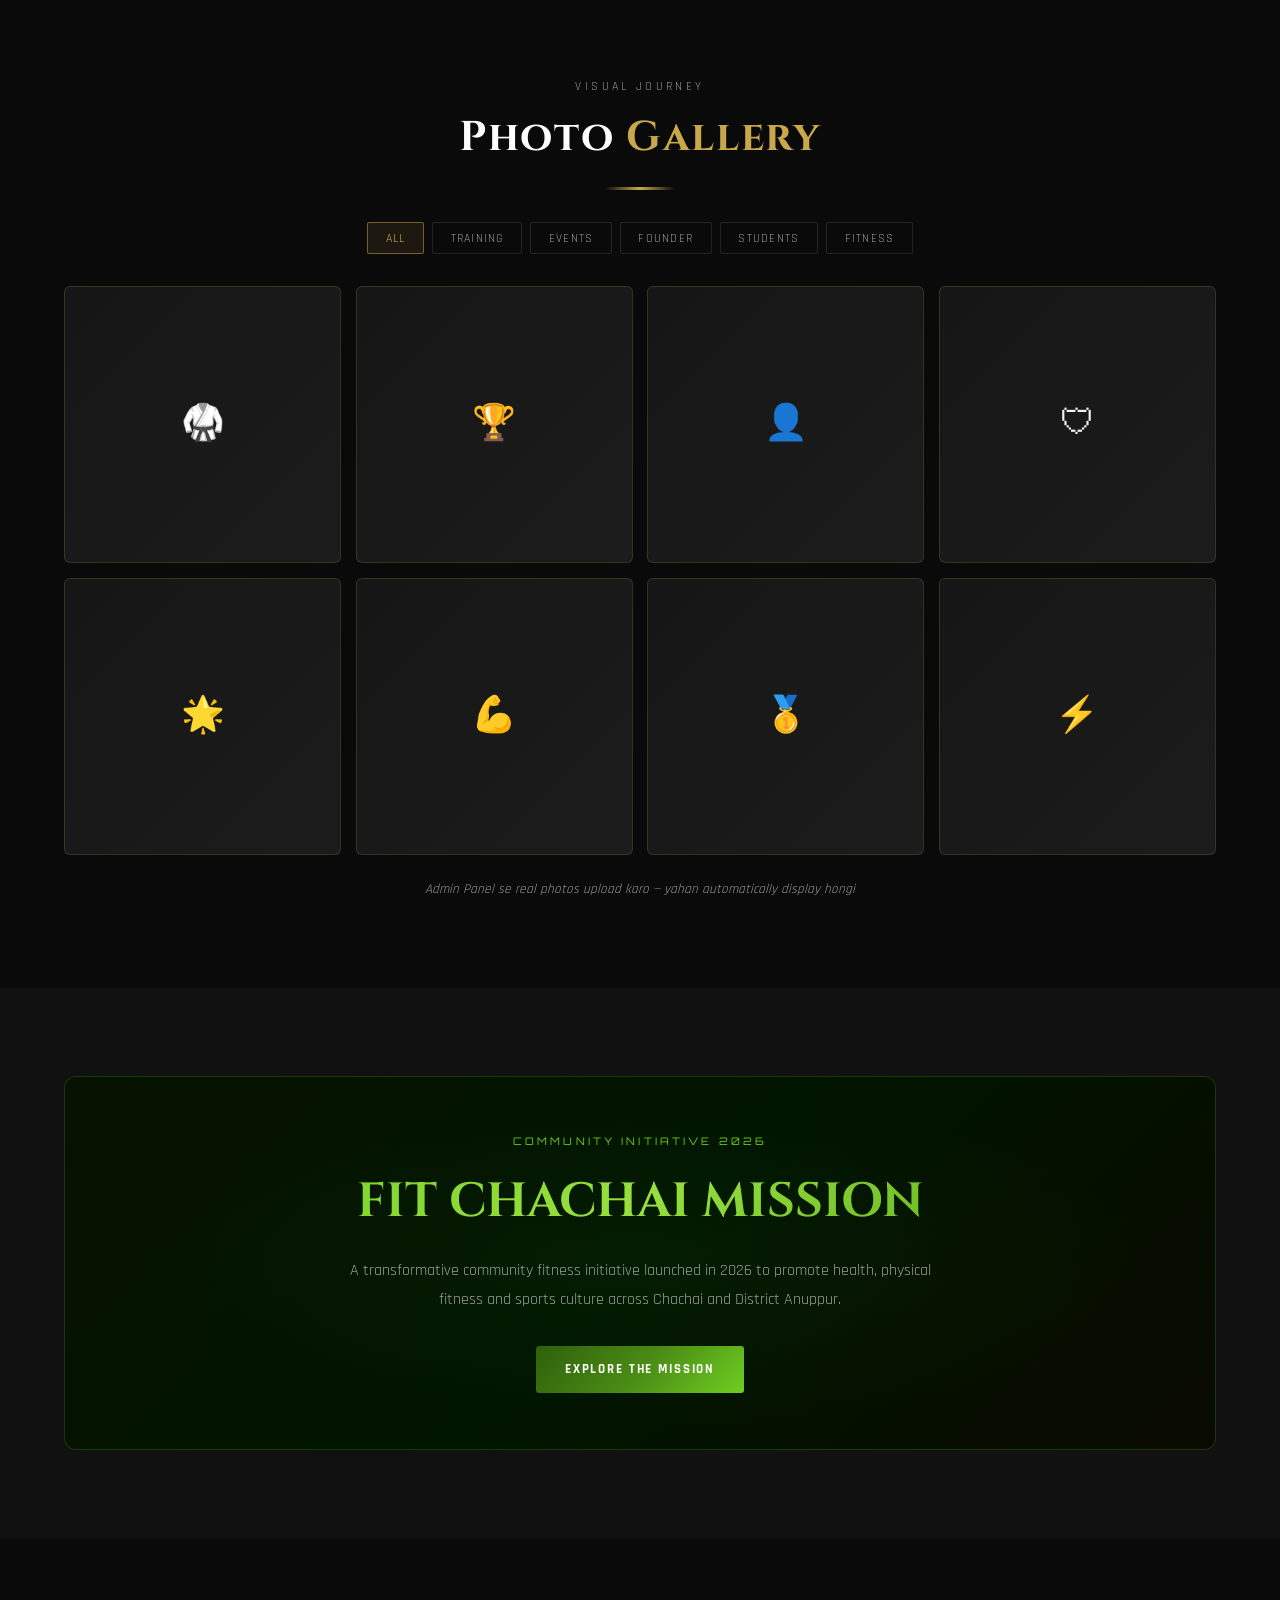
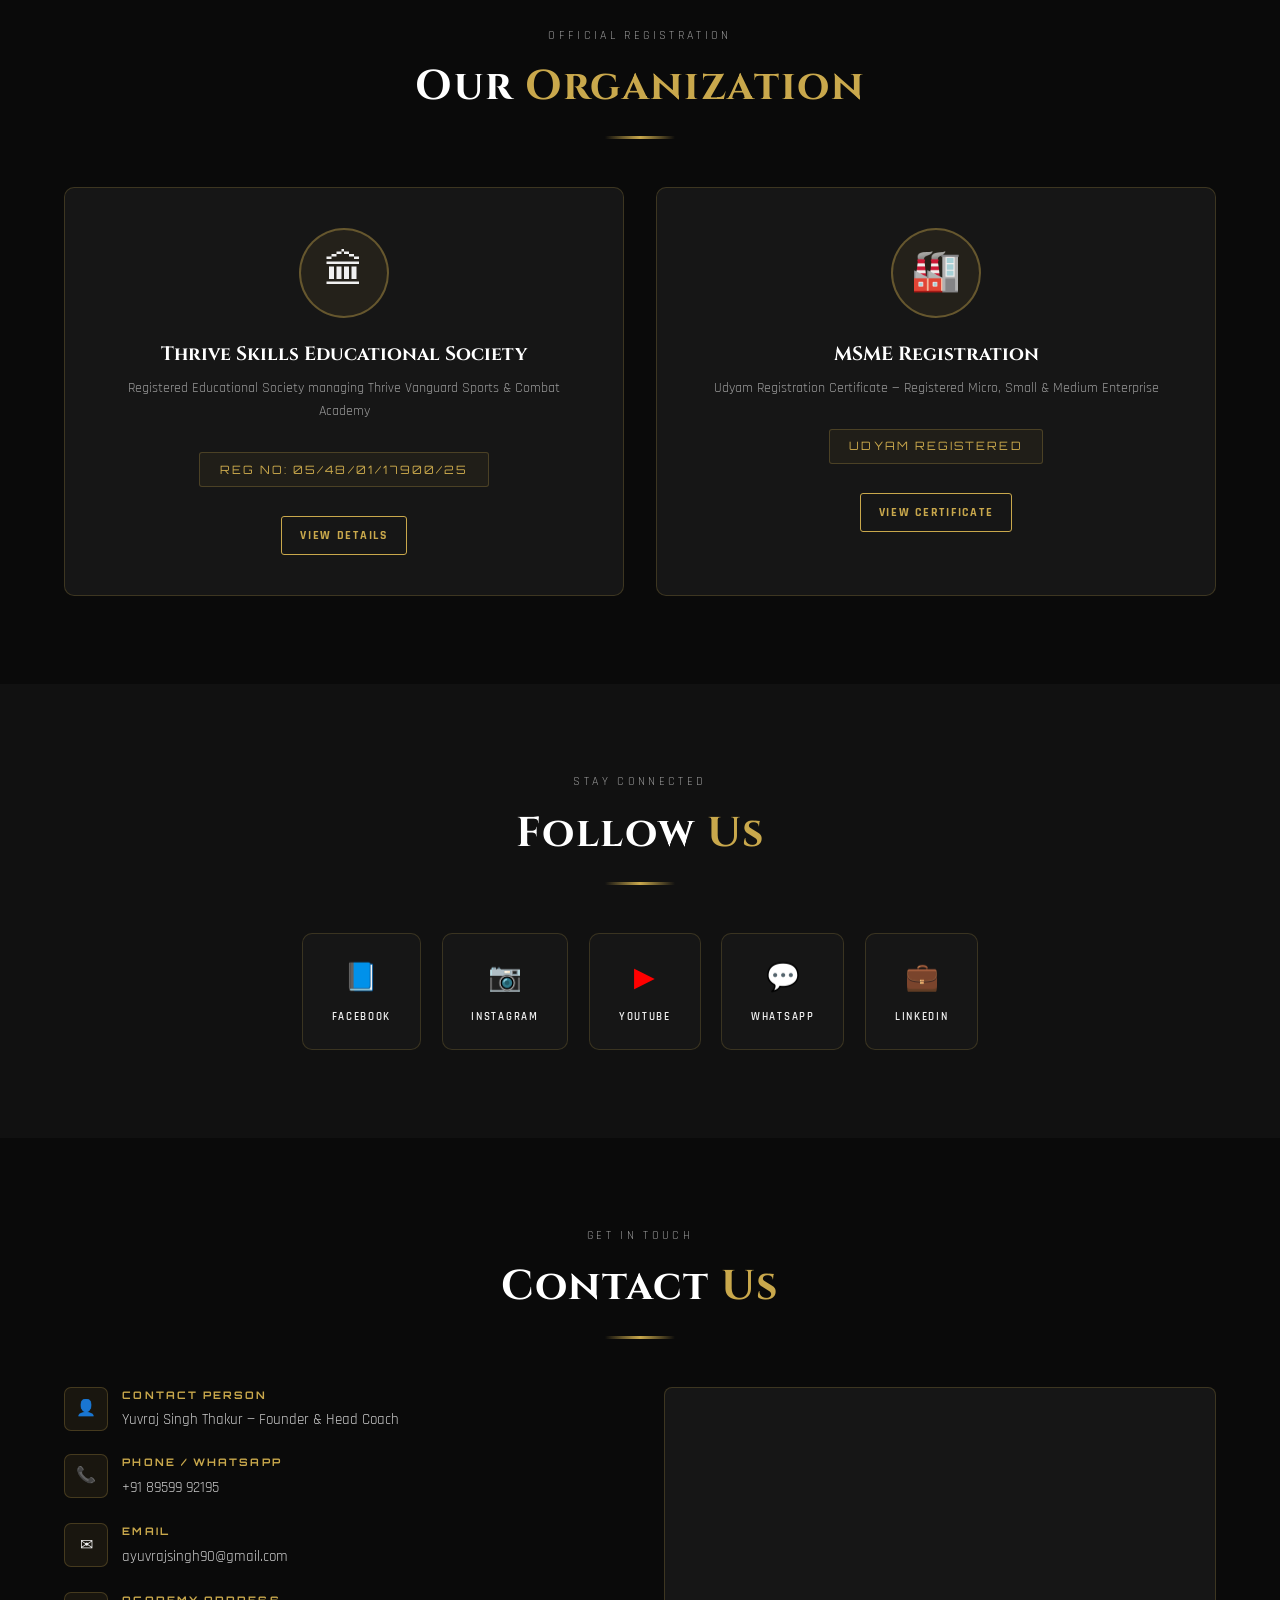
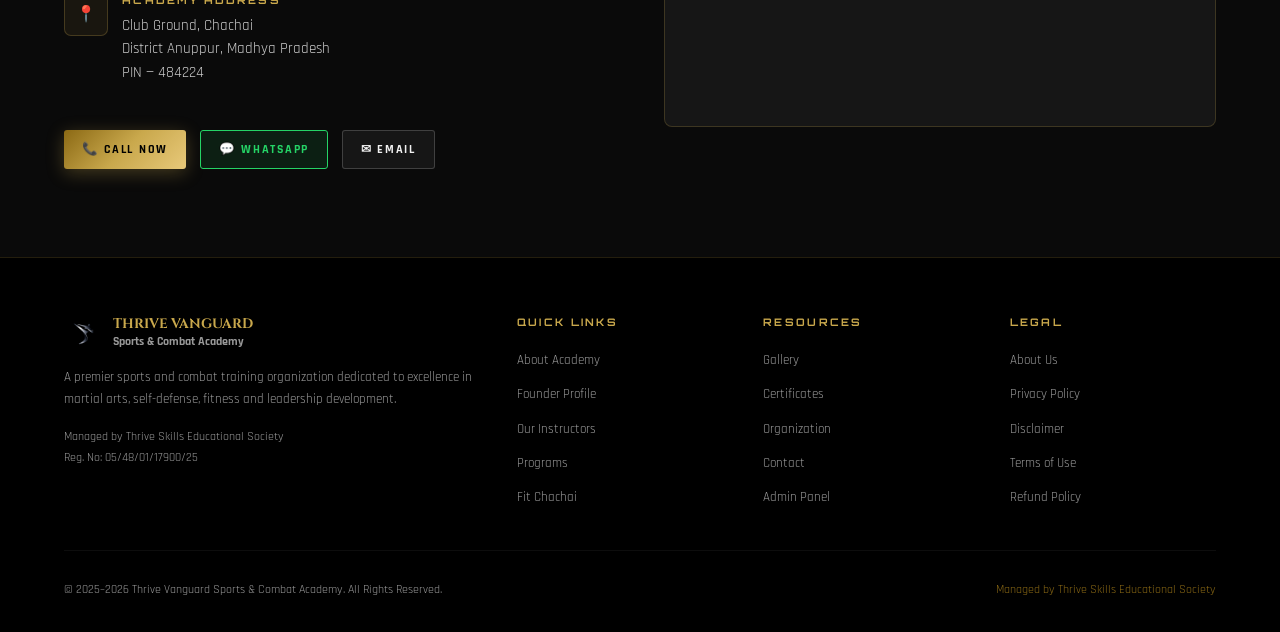
